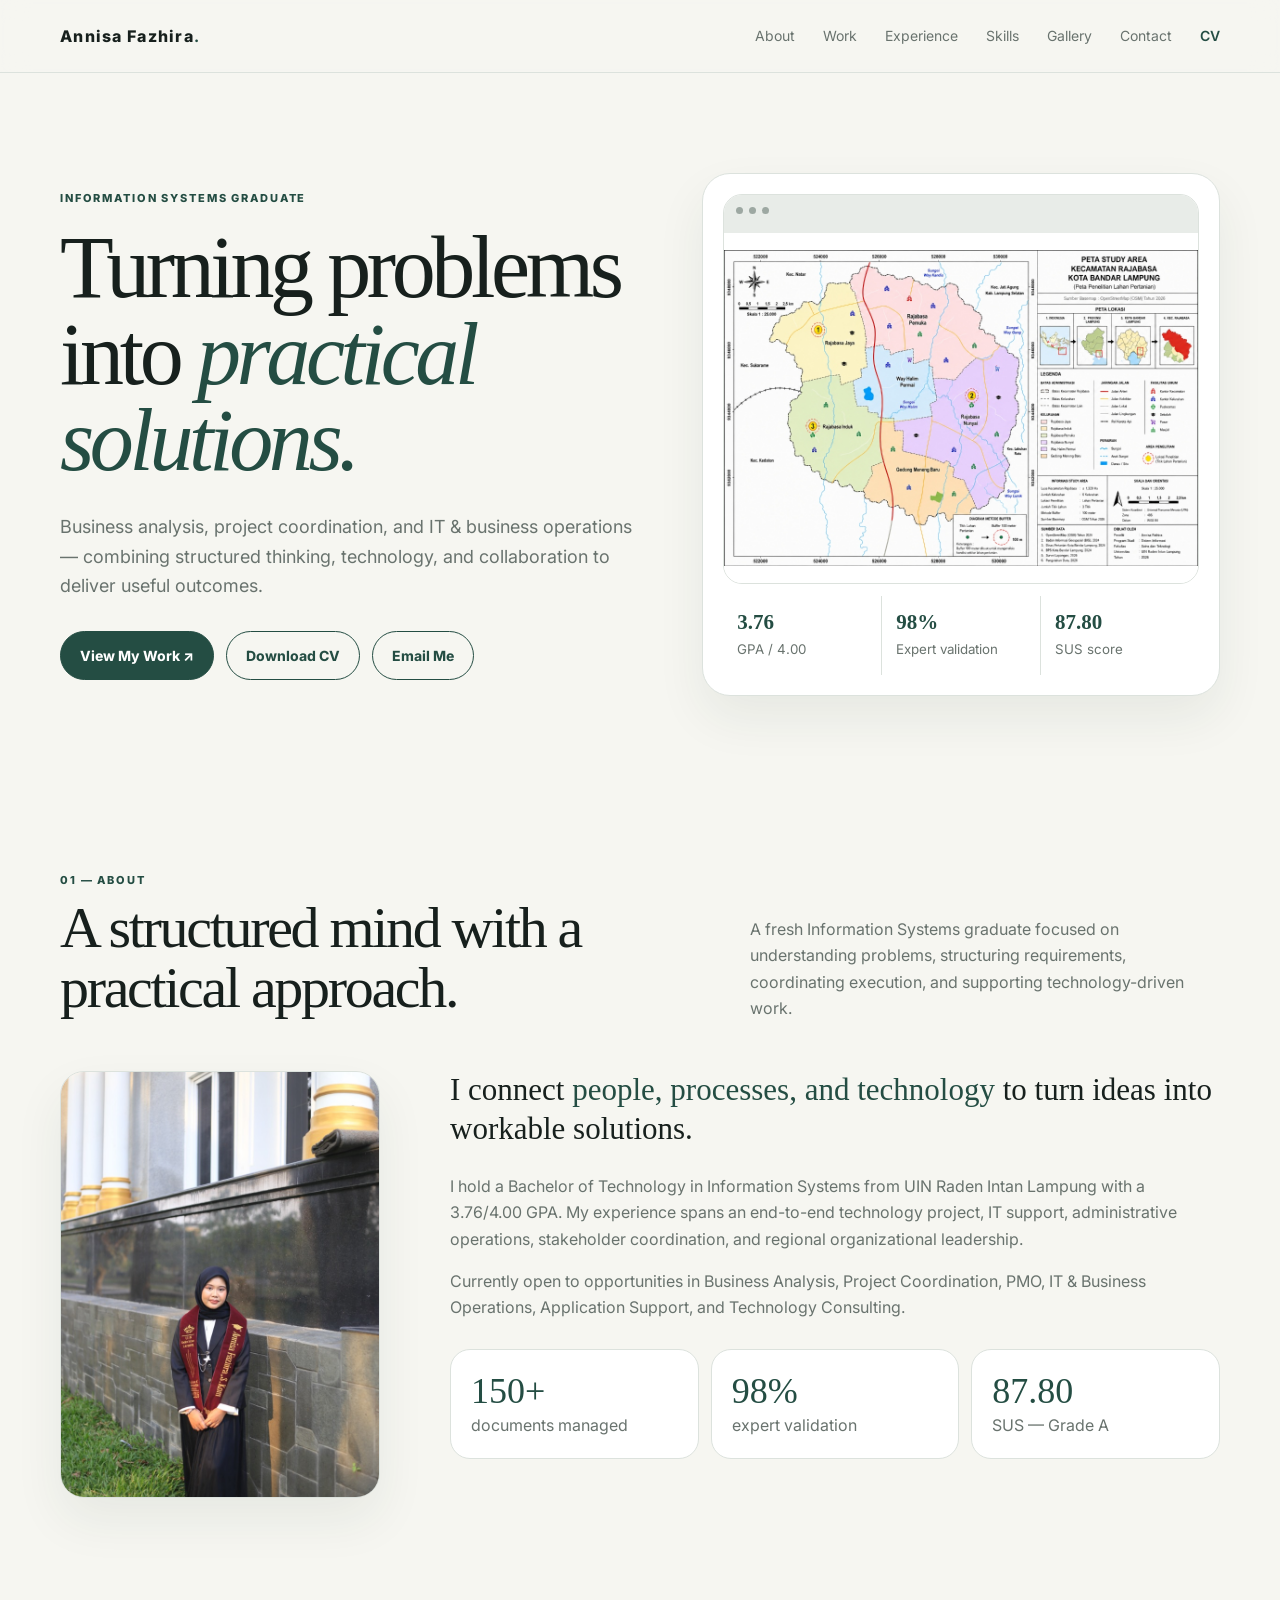
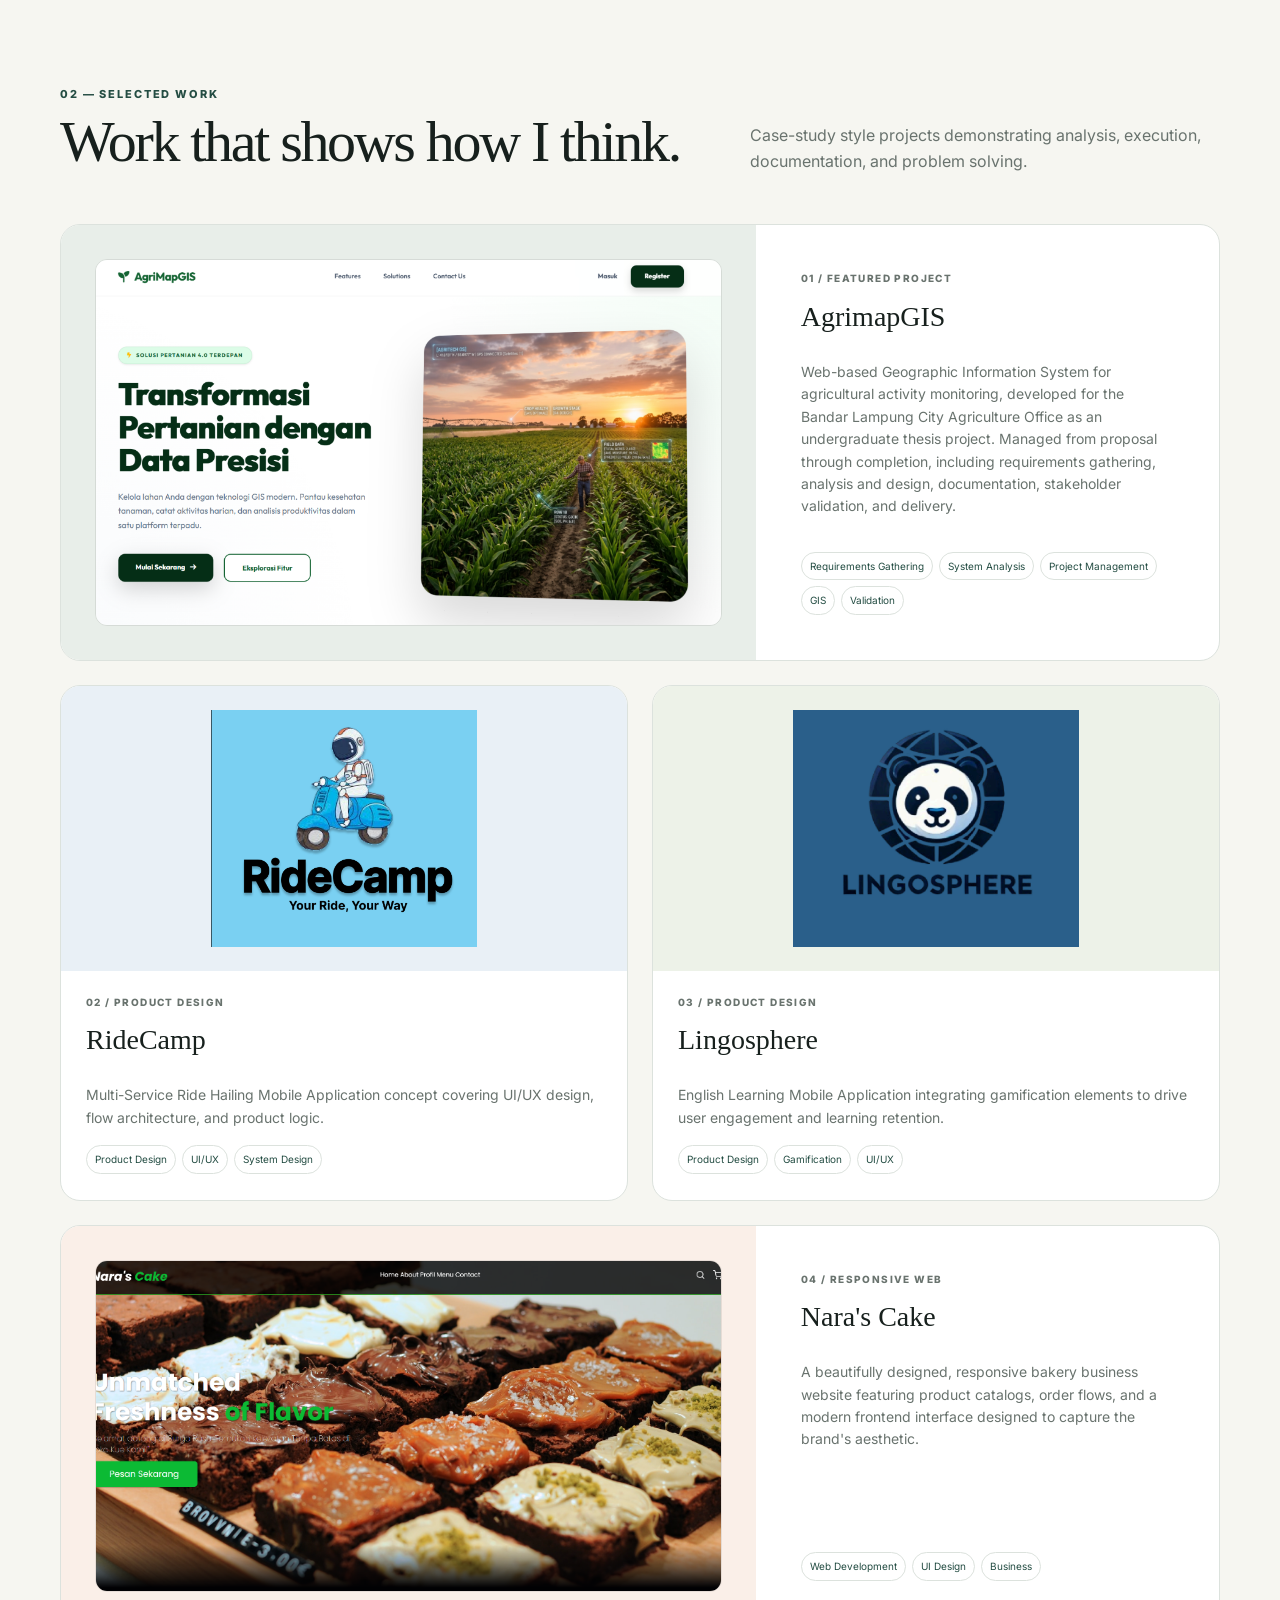
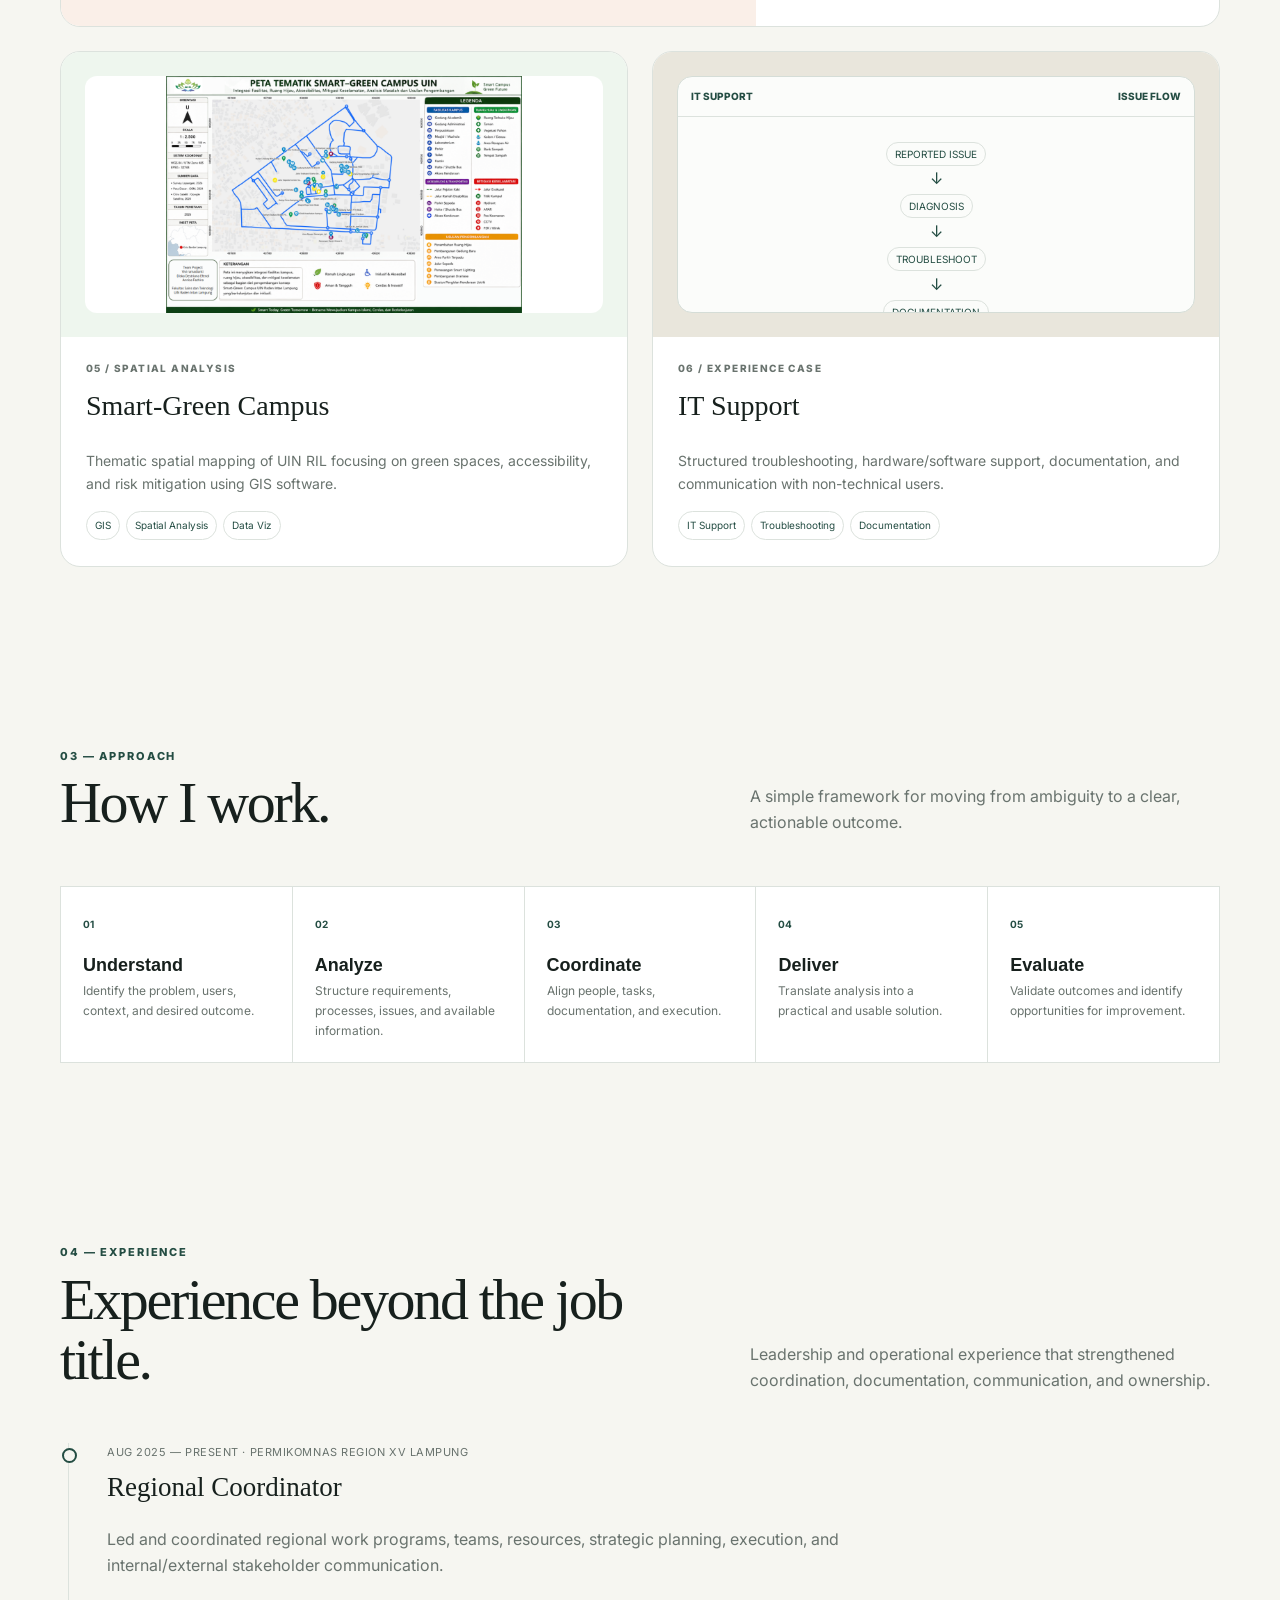
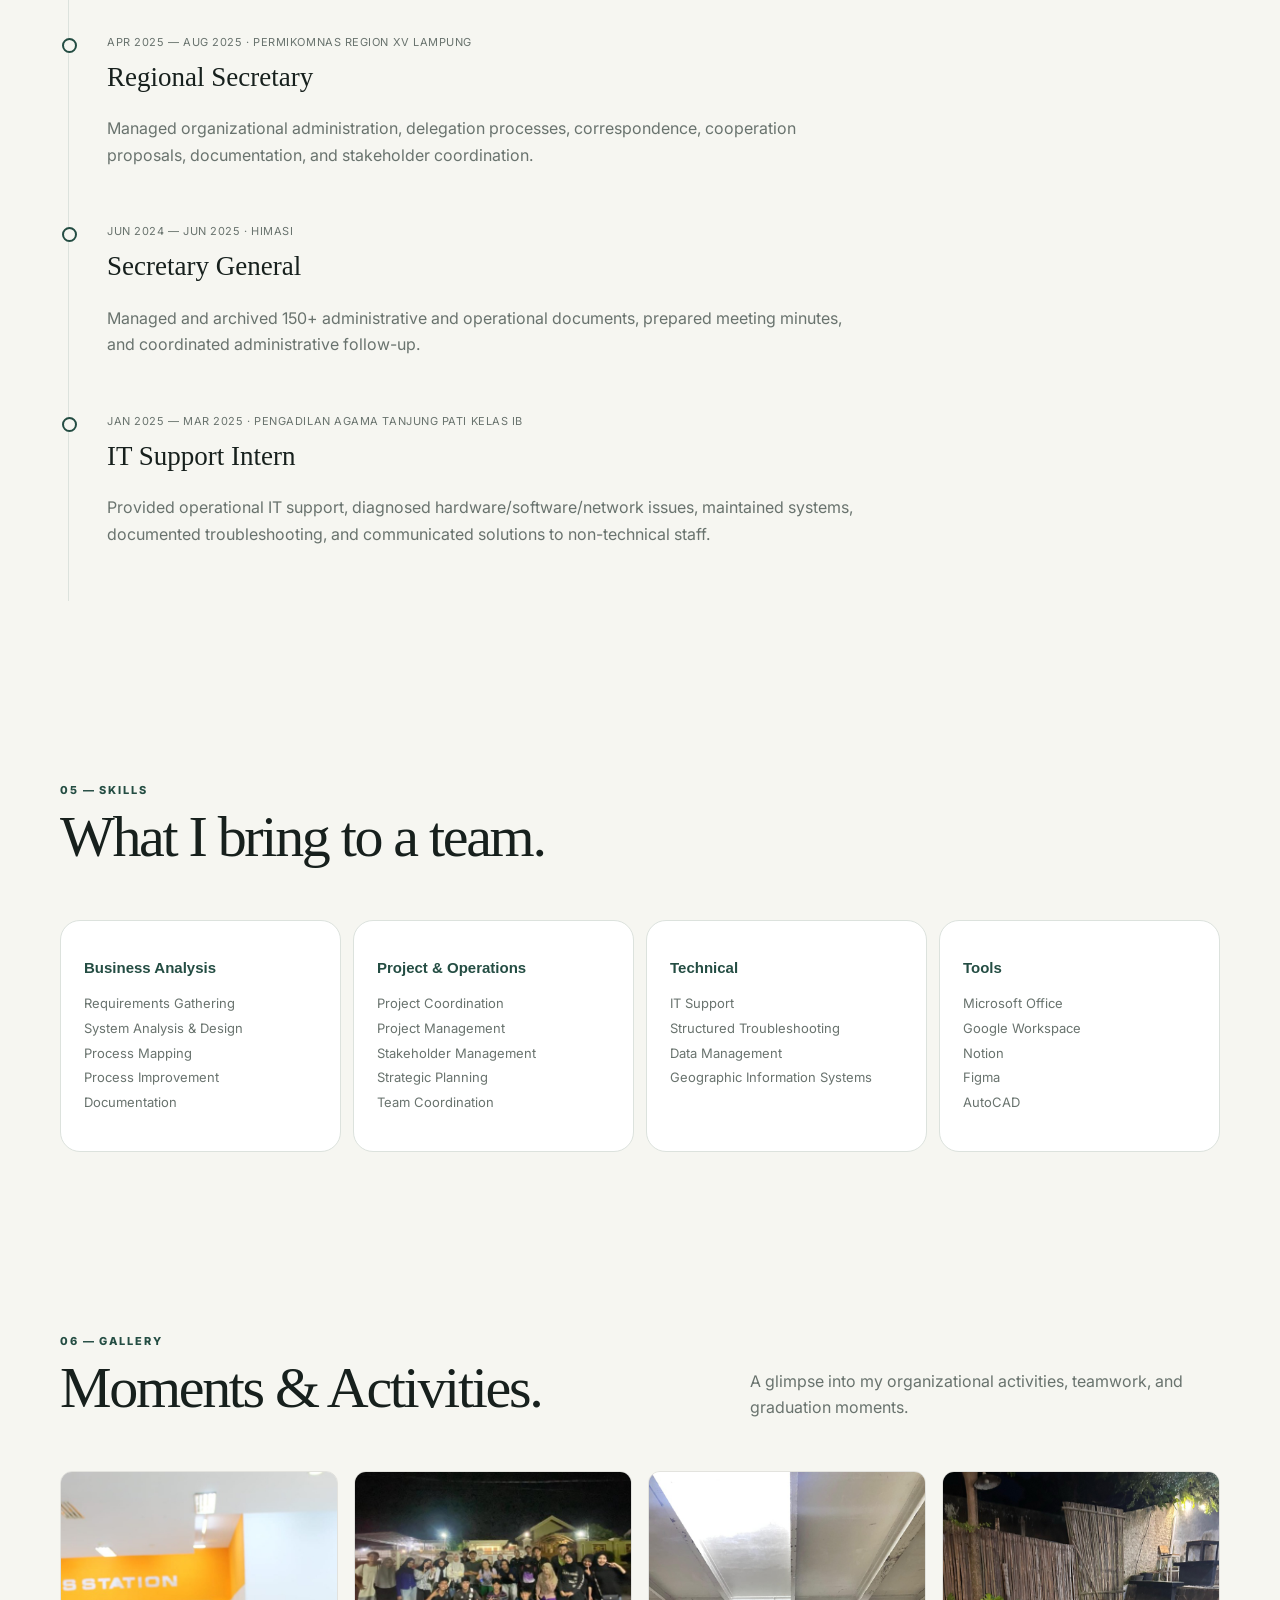
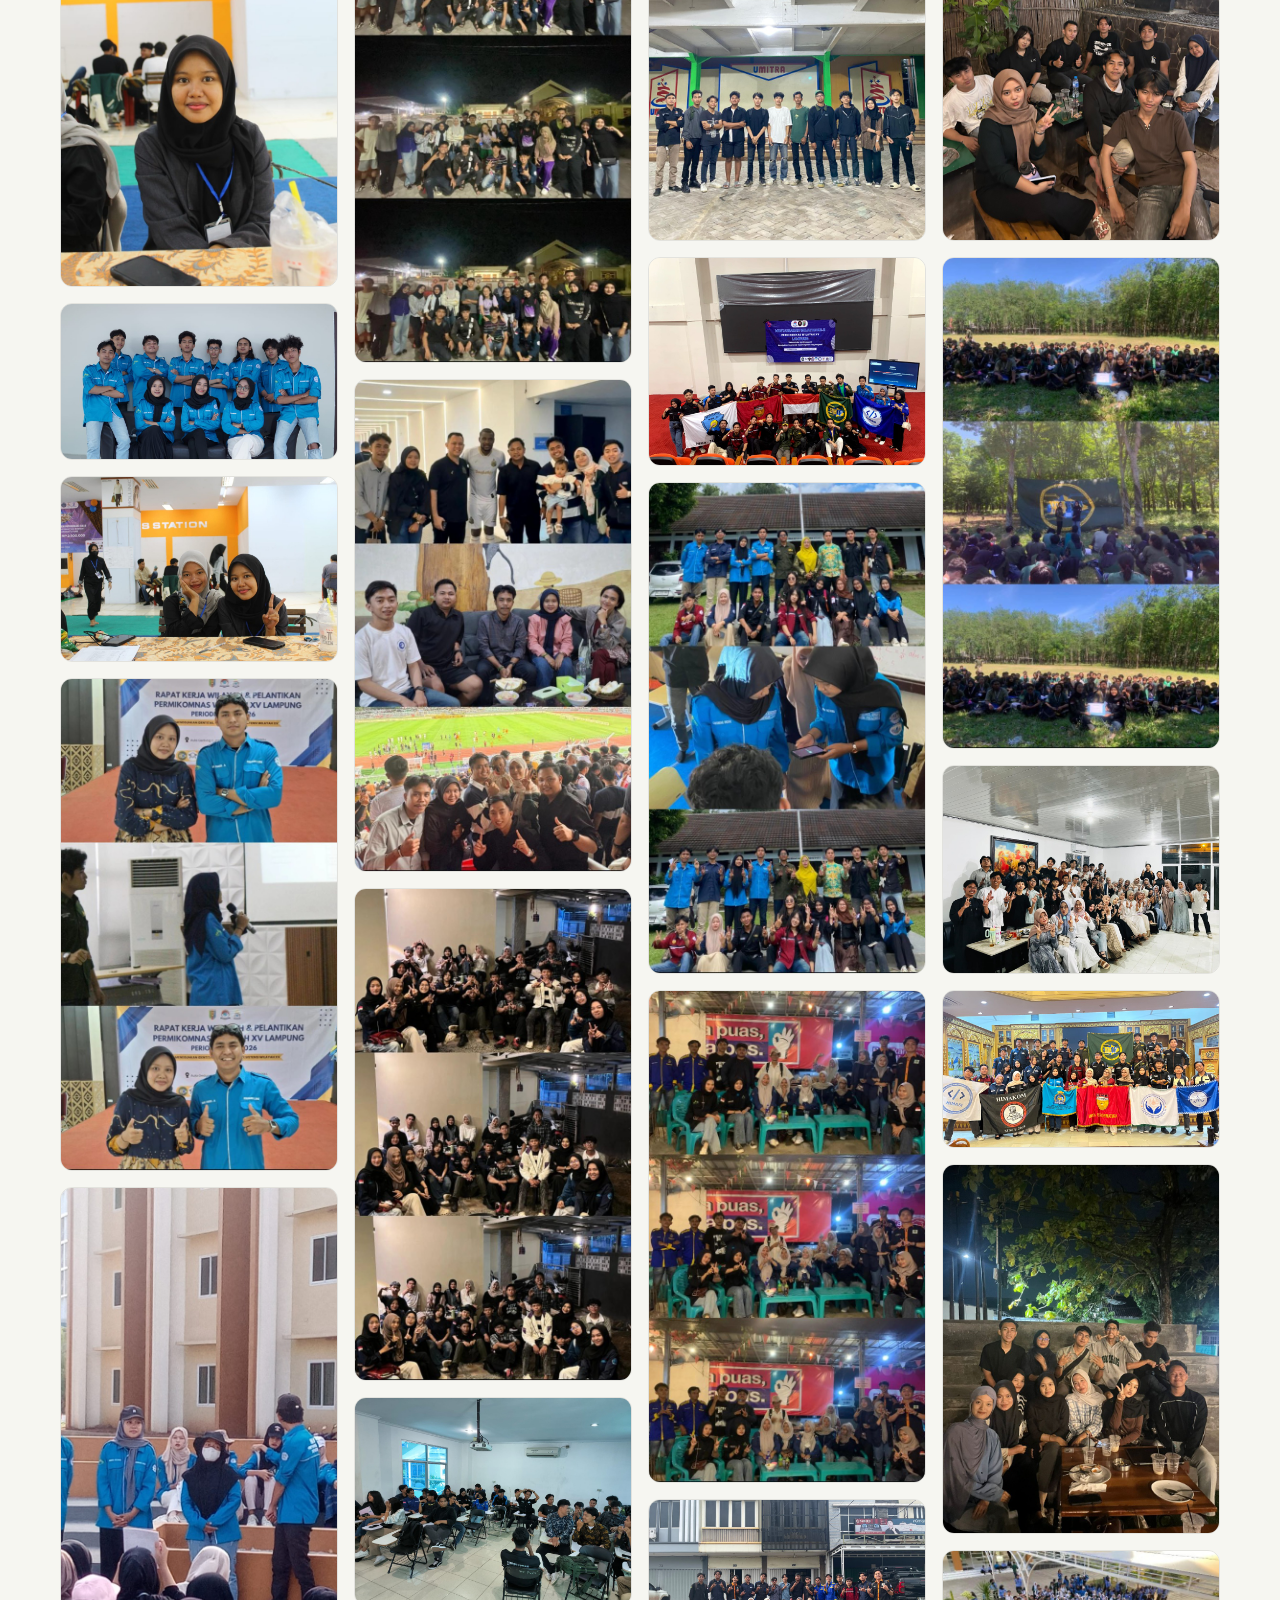
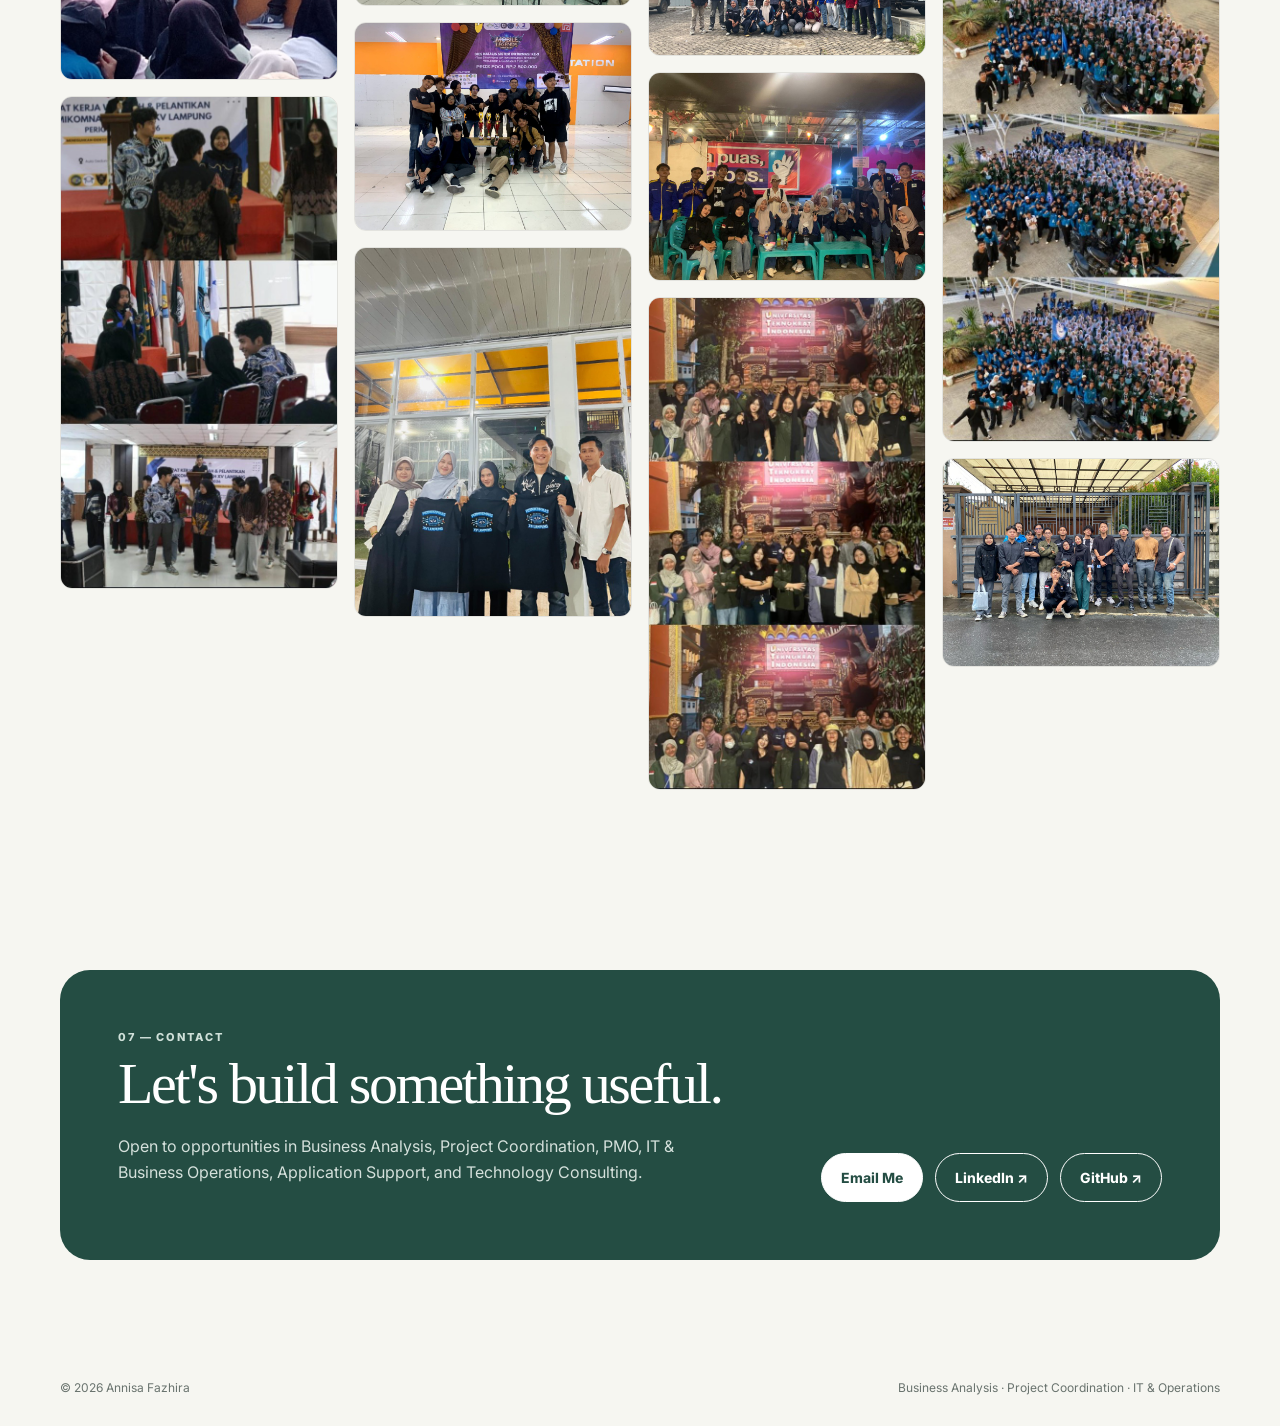
==== index.html @ 910f372c "Initial portfolio release" ====
<!doctype html>
<html lang="en">
<head>
<meta charset="utf-8">
<meta name="viewport" content="width=device-width,initial-scale=1">
<meta name="description" content="Annisa Fazhira — Business Analysis, Project Coordination, IT & Business Operations">
<title>Annisa Fazhira | Portfolio</title>
<link rel="stylesheet" href="style.css">
<link href="https://fonts.googleapis.com/css2?family=Inter:wght@400;500;600;700;800&display=swap" rel="stylesheet">
</head>
<body>
<nav><div class="wrap nav"><a class="logo" href="#home">Annisa Fazhira<b>.</b></a><div class="links"><a href="#about">About</a><a href="#work">Work</a><a href="#experience">Experience</a><a href="#skills">Skills</a><a href="#gallery">Gallery</a><a href="#contact">Contact</a><a href="Annisa_Fazhira_CV.pdf" target="_blank" style="color:var(--green);font-weight:600">CV</a></div></div></nav>

<header class="hero" id="home"><div class="wrap heroGrid">
<div><div class="eyebrow">Information Systems Graduate</div><h1>Turning problems into <em>practical solutions.</em></h1><p class="lead">Business analysis, project coordination, and IT & business operations — combining structured thinking, technology, and collaboration to deliver useful outcomes.</p><div class="buttons"><a class="btn primary" href="#work">View My Work ↗</a><a class="btn secondary" href="Annisa_Fazhira_CV.pdf" target="_blank">Download CV</a><a class="btn secondary" href="mailto:annisarara100@gmail.com">Email Me</a></div></div>
<div class="heroCard"><div class="window"><div class="bar"><i class="dot"></i><i class="dot"></i><i class="dot"></i></div><div><img src="images/peta-rajabasa.jpg" alt="Peta Study Area Rajabasa" style="width:100%; height:350px; object-fit:contain; background:#fff; display:block;"></div></div><div class="stats"><div class="stat"><strong>3.76</strong><small>GPA / 4.00</small></div><div class="stat"><strong>98%</strong><small>Expert validation</small></div><div class="stat"><strong>87.80</strong><small>SUS score</small></div></div></div>
</div></header>

<section id="about"><div class="wrap"><div class="head"><div><div class="kicker">01 — About</div><h2>A structured mind with a practical approach.</h2></div><p class="intro">A fresh Information Systems graduate focused on understanding problems, structuring requirements, coordinating execution, and supporting technology-driven work.</p></div>
<div class="about" style="grid-template-columns: 320px 1fr; align-items: start;">
    <div>
        <img src="images/profile-1.jpg" alt="Annisa Fazhira" style="width:100%; border-radius:24px; object-fit:cover; aspect-ratio:3/4; border:1px solid var(--line); box-shadow:0 22px 50px #20352b12;">
    </div>
    <div>
        <div class="aboutQuote" style="margin-bottom: 24px;">I connect <span style="color:var(--green)">people, processes, and technology</span> to turn ideas into workable solutions.</div>
        <p class="muted">I hold a Bachelor of Technology in Information Systems from UIN Raden Intan Lampung with a 3.76/4.00 GPA. My experience spans an end-to-end technology project, IT support, administrative operations, stakeholder coordination, and regional organizational leadership.</p>
        <p class="muted">Currently open to opportunities in Business Analysis, Project Coordination, PMO, IT & Business Operations, Application Support, and Technology Consulting.</p>
        <div class="metrics"><div class="metric"><b>150+</b><span class="muted">documents managed</span></div><div class="metric"><b>98%</b><span class="muted">expert validation</span></div><div class="metric"><b>87.80</b><span class="muted">SUS — Grade A</span></div></div>
    </div>
</div></div></section>

<section id="work"><div class="wrap"><div class="head"><div><div class="kicker">02 — Selected Work</div><h2>Work that shows how I think.</h2></div><p class="intro">Case-study style projects demonstrating analysis, execution, documentation, and problem solving.</p></div>
<div class="projects">

    <!-- Project 1 (Featured) -->
    <a href="https://agrimapgis.infinityfreeapp.com/" target="_blank" class="project featured">
        <div class="projectVisual" style="background:#e8eee9">
            <img src="images/agrimap-gis-real.png" alt="AgrimapGIS" class="project-img" style="object-position: top;">
        </div>
        <div class="projectInfo">
            <div class="num">01 / FEATURED PROJECT</div>
            <h3>AgrimapGIS</h3>
            <p>Web-based Geographic Information System for agricultural activity monitoring, developed for the Bandar Lampung City Agriculture Office as an undergraduate thesis project. Managed from proposal through completion, including requirements gathering, analysis and design, documentation, stakeholder validation, and delivery.</p>
            <div class="tags"><span class="tag">Requirements Gathering</span><span class="tag">System Analysis</span><span class="tag">Project Management</span><span class="tag">GIS</span><span class="tag">Validation</span></div>
        </div>
    </a>

    <!-- Project 2 -->
    <a href="https://drive.google.com/file/d/1aQwjPcT-kRmd4XB_tQDW4Mh9Vxc5gHzn/view?usp=sharing" target="_blank" class="project">
        <div class="projectVisual" style="background:#e9f0f6">
            <img src="images/ridecamp-real.png" alt="RideCamp" class="project-img" style="object-fit: contain; border: none; border-radius: 0;">
        </div>
        <div class="projectInfo">
            <div class="num">02 / PRODUCT DESIGN</div>
            <h3>RideCamp</h3>
            <p>Multi-Service Ride Hailing Mobile Application concept covering UI/UX design, flow architecture, and product logic.</p>
            <div class="tags"><span class="tag">Product Design</span><span class="tag">UI/UX</span><span class="tag">System Design</span></div>
        </div>
    </a>

    <!-- Project 3 -->
    <a href="https://drive.google.com/file/d/1Zp5wV3AxLWJIm4S9955tljxaqPdtN5Ng/view?usp=sharing" target="_blank" class="project">
        <div class="projectVisual" style="background:#edf2e8">
            <img src="images/lingosphere-real.png" alt="Lingosphere" class="project-img" style="object-fit: contain; border: none; border-radius: 0;">
        </div>
        <div class="projectInfo">
            <div class="num">03 / PRODUCT DESIGN</div>
            <h3>Lingosphere</h3>
            <p>English Learning Mobile Application integrating gamification elements to drive user engagement and learning retention.</p>
            <div class="tags"><span class="tag">Product Design</span><span class="tag">Gamification</span><span class="tag">UI/UX</span></div>
        </div>
    </a>

    <!-- Project 4 (Featured) -->
    <a href="http://localhost/sweet%20temptations%20bakery/" target="_blank" class="project featured">
        <div class="projectVisual" style="background:#faefe8">
            <img src="images/naras-cake-real.png" alt="Nara's Cake" class="project-img" style="object-position: top;">
        </div>
        <div class="projectInfo">
            <div class="num">04 / RESPONSIVE WEB</div>
            <h3>Nara's Cake</h3>
            <p>A beautifully designed, responsive bakery business website featuring product catalogs, order flows, and a modern frontend interface designed to capture the brand's aesthetic.</p>
            <div class="tags"><span class="tag">Web Development</span><span class="tag">UI Design</span><span class="tag">Business</span></div>
        </div>
    </a>

    <!-- Project 5 -->
    <a href="images/smart-green-campus.png" target="_blank" class="project">
        <div class="projectVisual" style="background:#eef6ee">
            <img src="images/smart-green-campus.png" alt="Smart-Green Campus" class="project-img" style="object-fit: contain; background: #fff; border: none;">
        </div>
        <div class="projectInfo">
            <div class="num">05 / SPATIAL ANALYSIS</div>
            <h3>Smart-Green Campus</h3>
            <p>Thematic spatial mapping of UIN RIL focusing on green spaces, accessibility, and risk mitigation using GIS software.</p>
            <div class="tags"><span class="tag">GIS</span><span class="tag">Spatial Analysis</span><span class="tag">Data Viz</span></div>
        </div>
    </a>

    <!-- Project 6 (From original code) -->
    <div class="project">
        <div class="projectVisual" style="background:#e9e6dc">
            <div class="mock">
                <div class="mockHead"><span>IT SUPPORT</span><span>ISSUE FLOW</span></div>
                <div style="padding:22px;text-align:center"><span class="tag">REPORTED ISSUE</span><div style="color:var(--green)">↓</div><span class="tag">DIAGNOSIS</span><div style="color:var(--green)">↓</div><span class="tag">TROUBLESHOOT</span><div style="color:var(--green)">↓</div><span class="tag">DOCUMENTATION</span></div>
            </div>
        </div>
        <div class="projectInfo">
            <div class="num">06 / EXPERIENCE CASE</div>
            <h3>IT Support</h3>
            <p>Structured troubleshooting, hardware/software support, documentation, and communication with non-technical users.</p>
            <div class="tags"><span class="tag">IT Support</span><span class="tag">Troubleshooting</span><span class="tag">Documentation</span></div>
        </div>
    </div>

</div></div></section>

<section><div class="wrap"><div class="head"><div><div class="kicker">03 — Approach</div><h2>How I work.</h2></div><p class="intro">A simple framework for moving from ambiguity to a clear, actionable outcome.</p></div><div class="process">
<div class="step"><b>01</b><h3>Understand</h3><p>Identify the problem, users, context, and desired outcome.</p></div><div class="step"><b>02</b><h3>Analyze</h3><p>Structure requirements, processes, issues, and available information.</p></div><div class="step"><b>03</b><h3>Coordinate</h3><p>Align people, tasks, documentation, and execution.</p></div><div class="step"><b>04</b><h3>Deliver</h3><p>Translate analysis into a practical and usable solution.</p></div><div class="step"><b>05</b><h3>Evaluate</h3><p>Validate outcomes and identify opportunities for improvement.</p></div>
</div></div></section>

<section id="experience"><div class="wrap"><div class="head"><div><div class="kicker">04 — Experience</div><h2>Experience beyond the job title.</h2></div><p class="intro">Leadership and operational experience that strengthened coordination, documentation, communication, and ownership.</p></div>
<div class="timeline">
<div class="item"><div class="date">AUG 2025 — PRESENT · PERMIKOMNAS REGION XV LAMPUNG</div><h3>Regional Coordinator</h3><p>Led and coordinated regional work programs, teams, resources, strategic planning, execution, and internal/external stakeholder communication.</p></div>
<div class="item"><div class="date">APR 2025 — AUG 2025 · PERMIKOMNAS REGION XV LAMPUNG</div><h3>Regional Secretary</h3><p>Managed organizational administration, delegation processes, correspondence, cooperation proposals, documentation, and stakeholder coordination.</p></div>
<div class="item"><div class="date">JUN 2024 — JUN 2025 · HIMASI</div><h3>Secretary General</h3><p>Managed and archived 150+ administrative and operational documents, prepared meeting minutes, and coordinated administrative follow-up.</p></div>
<div class="item"><div class="date">JAN 2025 — MAR 2025 · PENGADILAN AGAMA TANJUNG PATI KELAS IB</div><h3>IT Support Intern</h3><p>Provided operational IT support, diagnosed hardware/software/network issues, maintained systems, documented troubleshooting, and communicated solutions to non-technical staff.</p></div>
</div></div></section>

<section id="skills"><div class="wrap"><div class="head"><div><div class="kicker">05 — Skills</div><h2>What I bring to a team.</h2></div></div><div class="skills">
<div class="skill"><h3>Business Analysis</h3><p>Requirements Gathering<br>System Analysis & Design<br>Process Mapping<br>Process Improvement<br>Documentation</p></div>
<div class="skill"><h3>Project & Operations</h3><p>Project Coordination<br>Project Management<br>Stakeholder Management<br>Strategic Planning<br>Team Coordination</p></div>
<div class="skill"><h3>Technical</h3><p>IT Support<br>Structured Troubleshooting<br>Data Management<br>Geographic Information Systems</p></div>
<div class="skill"><h3>Tools</h3><p>Microsoft Office<br>Google Workspace<br>Notion<br>Figma<br>AutoCAD</p></div>
</div></div></section>

<section id="gallery"><div class="wrap"><div class="head"><div><div class="kicker">06 — Gallery</div><h2>Moments & Activities.</h2></div><p class="intro">A glimpse into my organizational activities, teamwork, and graduation moments.</p></div>
<div class="gallery-grid">
    <img src="images/gallery-1.jpg" alt="Gallery 1">
    <img src="images/gallery-2.jpg" alt="Gallery 2">
    <img src="images/gallery-3.jpg" alt="Gallery 3">
    <img src="images/gallery-4.jpg" alt="Gallery 4">
    <img src="images/gallery-5.jpg" alt="Gallery 5">
    <img src="images/gallery-6.jpg" alt="Gallery 6">
    <img src="images/gallery-7.jpg" alt="Gallery 7">
    <img src="images/gallery-8.jpg" alt="Gallery 8">
    <img src="images/gallery-9.jpg" alt="Gallery 9">
    <img src="images/gallery-10.jpg" alt="Gallery 10">
    <img src="images/gallery-11.jpg" alt="Gallery 11">
    <img src="images/gallery-12.jpg" alt="Gallery 12">
    <img src="images/gallery-13.jpg" alt="Gallery 13">
    <img src="images/gallery-14.jpg" alt="Gallery 14">
    <img src="images/gallery-15.jpg" alt="Gallery 15">
    <img src="images/gallery-16.jpg" alt="Gallery 16">
    <img src="images/gallery-17.jpg" alt="Gallery 17">
    <img src="images/gallery-18.jpg" alt="Gallery 18">
    <img src="images/gallery-19.jpg" alt="Gallery 19">
    <img src="images/gallery-20.jpg" alt="Gallery 20">
    <img src="images/gallery-21.jpg" alt="Gallery 21">
    <img src="images/gallery-22.jpg" alt="Gallery 22">
    <img src="images/gallery-23.jpg" alt="Gallery 23">
    <img src="images/gallery-24.jpg" alt="Gallery 24">
    <img src="images/gallery-25.jpg" alt="Gallery 25">
    <img src="images/gallery-26.jpg" alt="Gallery 26">
</div>
</div></section>

<section id="contact"><div class="wrap"><div class="contact"><div><div class="kicker">07 — Contact</div><h2>Let's build something useful.</h2><p>Open to opportunities in Business Analysis, Project Coordination, PMO, IT & Business Operations, Application Support, and Technology Consulting.</p></div><div class="buttons"><a class="btn primary" href="mailto:annisarara100@gmail.com">Email Me</a><a class="btn secondary" href="https://www.linkedin.com/in/annisa-fazhira-390906249/" target="_blank">LinkedIn ↗</a><a class="btn secondary" href="https://github.com/raansfz29" target="_blank" style="border-color:#fff; color:#fff;">GitHub ↗</a></div></div></div></section>
<footer class="wrap"><span>© 2026 Annisa Fazhira</span><span class="foot2">Business Analysis · Project Coordination · IT & Operations</span></footer>
</body></html>
---- style.css ----
:root{--bg:#f6f6f1;--card:#fff;--ink:#17201d;--muted:#69736e;--green:#244d43;--soft:#e1ebe6;--line:#dce2dd}
*{box-sizing:border-box}html{scroll-behavior:smooth}body{margin:0;background:var(--bg);color:var(--ink);font:16px/1.65 Inter,Arial,sans-serif}a{text-decoration:none;color:inherit}.wrap{max-width:1160px;width:calc(100% - 40px);margin:auto}
nav{position:sticky;top:0;z-index:5;background:#f6f6f1e8;backdrop-filter:blur(14px);border-bottom:1px solid var(--line)}
.nav{height:72px;display:flex;align-items:center;justify-content:space-between}.logo{font-weight:800;letter-spacing:.08em}.logo b{color:var(--green)}.links{display:flex;gap:28px;font-size:14px;color:var(--muted)}.links a:hover{color:var(--green)}
.hero{padding:100px 0 85px}.heroGrid{display:grid;grid-template-columns:1.05fr .95fr;gap:70px;align-items:center}.eyebrow,.kicker{font-size:11px;font-weight:800;letter-spacing:.17em;text-transform:uppercase;color:var(--green)}
h1,h2,h3{font-family:Georgia,serif;font-weight:500}h1{font-size:clamp(52px,7vw,88px);line-height:.98;letter-spacing:-.05em;margin:18px 0 28px}h1 em{color:var(--green)}h2{font-size:clamp(38px,5vw,58px);line-height:1.05;letter-spacing:-.04em;margin:8px 0 18px}.lead{font-size:18px;color:var(--muted);max-width:610px}.buttons{display:flex;gap:12px;flex-wrap:wrap;margin-top:30px}.btn{padding:12px 19px;border:1px solid var(--green);border-radius:999px;font-weight:750;font-size:14px}.primary{background:var(--green);color:#fff}.secondary{color:var(--green)}
.heroCard{background:var(--card);border:1px solid var(--line);border-radius:28px;padding:20px;box-shadow:0 22px 50px #20352b12}.window{border:1px solid var(--line);border-radius:19px;overflow:hidden}.bar{height:38px;background:#e8ece8;padding:12px;display:flex;gap:6px}.dot{width:7px;height:7px;border-radius:50%;background:#9da8a2}.map{height:350px;position:relative;background:repeating-linear-gradient(0deg,#244d430b 0 1px,transparent 1px 42px),repeating-linear-gradient(90deg,#244d430b 0 1px,transparent 1px 48px),#edf2ee}.map:before{content:"AGRIMAPGIS";position:absolute;top:16px;left:18px;font-size:11px;font-weight:800;letter-spacing:.15em;color:var(--green)}.pin{position:absolute;width:14px;height:14px;border-radius:50% 50% 50% 0;background:var(--green);transform:rotate(-45deg)}.p1{left:28%;top:34%}.p2{left:58%;top:55%}.p3{left:75%;top:30%}.stats{display:grid;grid-template-columns:repeat(3,1fr);gap:1px;background:var(--line);margin-top:12px}.stat{background:#fff;padding:14px}.stat strong{display:block;font:700 21px Georgia,serif;color:var(--green)}.stat small{color:var(--muted)}
section{padding:90px 0}.head{display:flex;justify-content:space-between;gap:40px;align-items:end;margin-bottom:34px}.intro{max-width:470px;color:var(--muted)}
.about{display:grid;grid-template-columns:.8fr 1.2fr;gap:70px}.aboutQuote{font:31px/1.25 Georgia,serif}.muted{color:var(--muted)}.metrics{display:grid;grid-template-columns:repeat(3,1fr);gap:12px;margin-top:28px}.metric,.skill,.project{background:var(--card);border:1px solid var(--line);border-radius:20px}.metric{padding:20px}.metric b{font:36px Georgia,serif;color:var(--green);display:block}
.projects{display:grid;grid-template-columns:1fr 1fr;gap:24px}.project{overflow:hidden; display:flex; flex-direction:column;}.featured{grid-column:span 2; flex-direction:row; align-items:stretch}.projectVisual{height:285px;padding:24px;background:#e8eee9;display:flex;align-items:center;justify-content:center;}.featured .projectVisual{width:60%; height:auto; min-height:400px; padding:34px;}.mock{height:100%; width:100%; border:1px solid #d5ddd7;border-radius:15px;background:#fbfcfa;overflow:hidden}.mockHead{height:40px;border-bottom:1px solid var(--line);display:flex;justify-content:space-between;align-items:center;padding:0 13px;font-size:10px;font-weight:800;color:var(--green)}.mockBody{height:calc(100% - 40px);display:grid;grid-template-columns:1fr 120px}.mockMap{position:relative;background:repeating-linear-gradient(0deg,#244d4309 0 1px,transparent 1px 35px),repeating-linear-gradient(90deg,#244d4309 0 1px,transparent 1px 38px),#edf2ee}.panel{padding:13px;border-left:1px solid var(--line)}.line{height:8px;border-radius:4px;background:#dfe7e2;margin:11px 0}.line.s{width:60%}.projectInfo{padding:23px 25px 26px; flex-grow:1; display:flex; flex-direction:column;}.featured .projectInfo{width:40%; padding:45px; justify-content:center;}.num{font-size:10px;font-weight:800;letter-spacing:.14em;color:var(--muted)}.project h3{font-size:28px;margin:7px 0;transition:color 0.2s;}.project:hover h3{color:var(--green)}.project p{font-size:14px;line-height:1.6;color:var(--muted); margin-bottom:16px; flex-grow:1;}.tags{display:flex;flex-wrap:wrap;gap:6px}.tag{font-size:10px;border:1px solid var(--line);border-radius:99px;padding:5px 8px;color:var(--green)}
.process{display:grid;grid-template-columns:repeat(5,1fr);border:1px solid var(--line);background:var(--line);gap:1px}.step{background:#fff;padding:22px;min-height:145px}.step b{font-size:10px;color:var(--green)}.step h3{font:600 18px Arial,sans-serif;margin:20px 0 5px}.step p{font-size:12px;color:var(--muted);margin:0}
.timeline{border-left:1px solid var(--line);margin-left:8px}.item{padding:0 0 38px 38px;position:relative}.item:before{content:"";position:absolute;left:-7px;top:5px;width:11px;height:11px;border:2px solid var(--green);background:var(--bg);border-radius:50%}.date{font-size:11px;letter-spacing:.05em;color:var(--muted)}.item h3{font-size:27px;margin:4px 0}.item p{color:var(--muted);max-width:760px}
.skills{display:grid;grid-template-columns:repeat(4,1fr);gap:12px}.skill{padding:23px}.skill h3{font:700 15px Arial,sans-serif;color:var(--green)}.skill p{font-size:13px;line-height:1.9;color:var(--muted)}
.gallery-grid { column-count: 4; column-gap: 16px; margin-top: 20px; }
.gallery-grid img { width: 100%; margin-bottom: 16px; border-radius: 12px; display: block; break-inside: avoid; border: 1px solid rgba(0,0,0,0.08); }
.contact{background:var(--green);color:#fff;border-radius:30px;padding:58px;display:flex;justify-content:space-between;gap:40px;align-items:end}.contact .kicker{color:#cfe0d9}.contact h2{max-width:650px}.contact p{color:#d4e0db;max-width:600px}.contact .secondary{border-color:#fff;color:#fff}.contact .primary{background:#fff;color:var(--green);border-color:#fff}
footer{padding:28px 0;color:var(--muted);font-size:12px;display:flex;justify-content:space-between}

/* Real Image adjustments */
.project-img {
    width: 100%;
    height: 100%;
    object-fit: cover;
    border-radius: 12px;
    border: 1px solid rgba(0,0,0,0.08);
    transition: transform 0.3s;
}
.project:hover .project-img {
    transform: translateY(-4px);
    box-shadow: 0 10px 20px rgba(36, 77, 67, 0.1);
}

@media(max-width:800px){.links{display:none}.heroGrid,.about,.projects{grid-template-columns:1fr}.featured{grid-column:1;flex-direction:column;}.featured .projectVisual,.featured .projectInfo{width:100%}.featured .projectVisual{height:300px;min-height:auto}.featured .projectInfo{padding:23px 25px 26px}.process{grid-template-columns:1fr 1fr}.skills{grid-template-columns:1fr 1fr}.gallery-grid{column-count:3}.contact{display:block;padding:38px}.contact .buttons{margin-top:25px}}
@media(max-width:540px){.wrap{width:calc(100% - 28px)}section{padding:65px 0}.hero{padding:70px 0}.metrics,.skills,.process{grid-template-columns:1fr}.head{display:block}.intro{margin-top:15px}.projectVisual{height:240px;padding:15px}.featured .projectVisual{height:270px}.gallery-grid{column-count:2}footer{display:block}.foot2{margin-top:7px}}
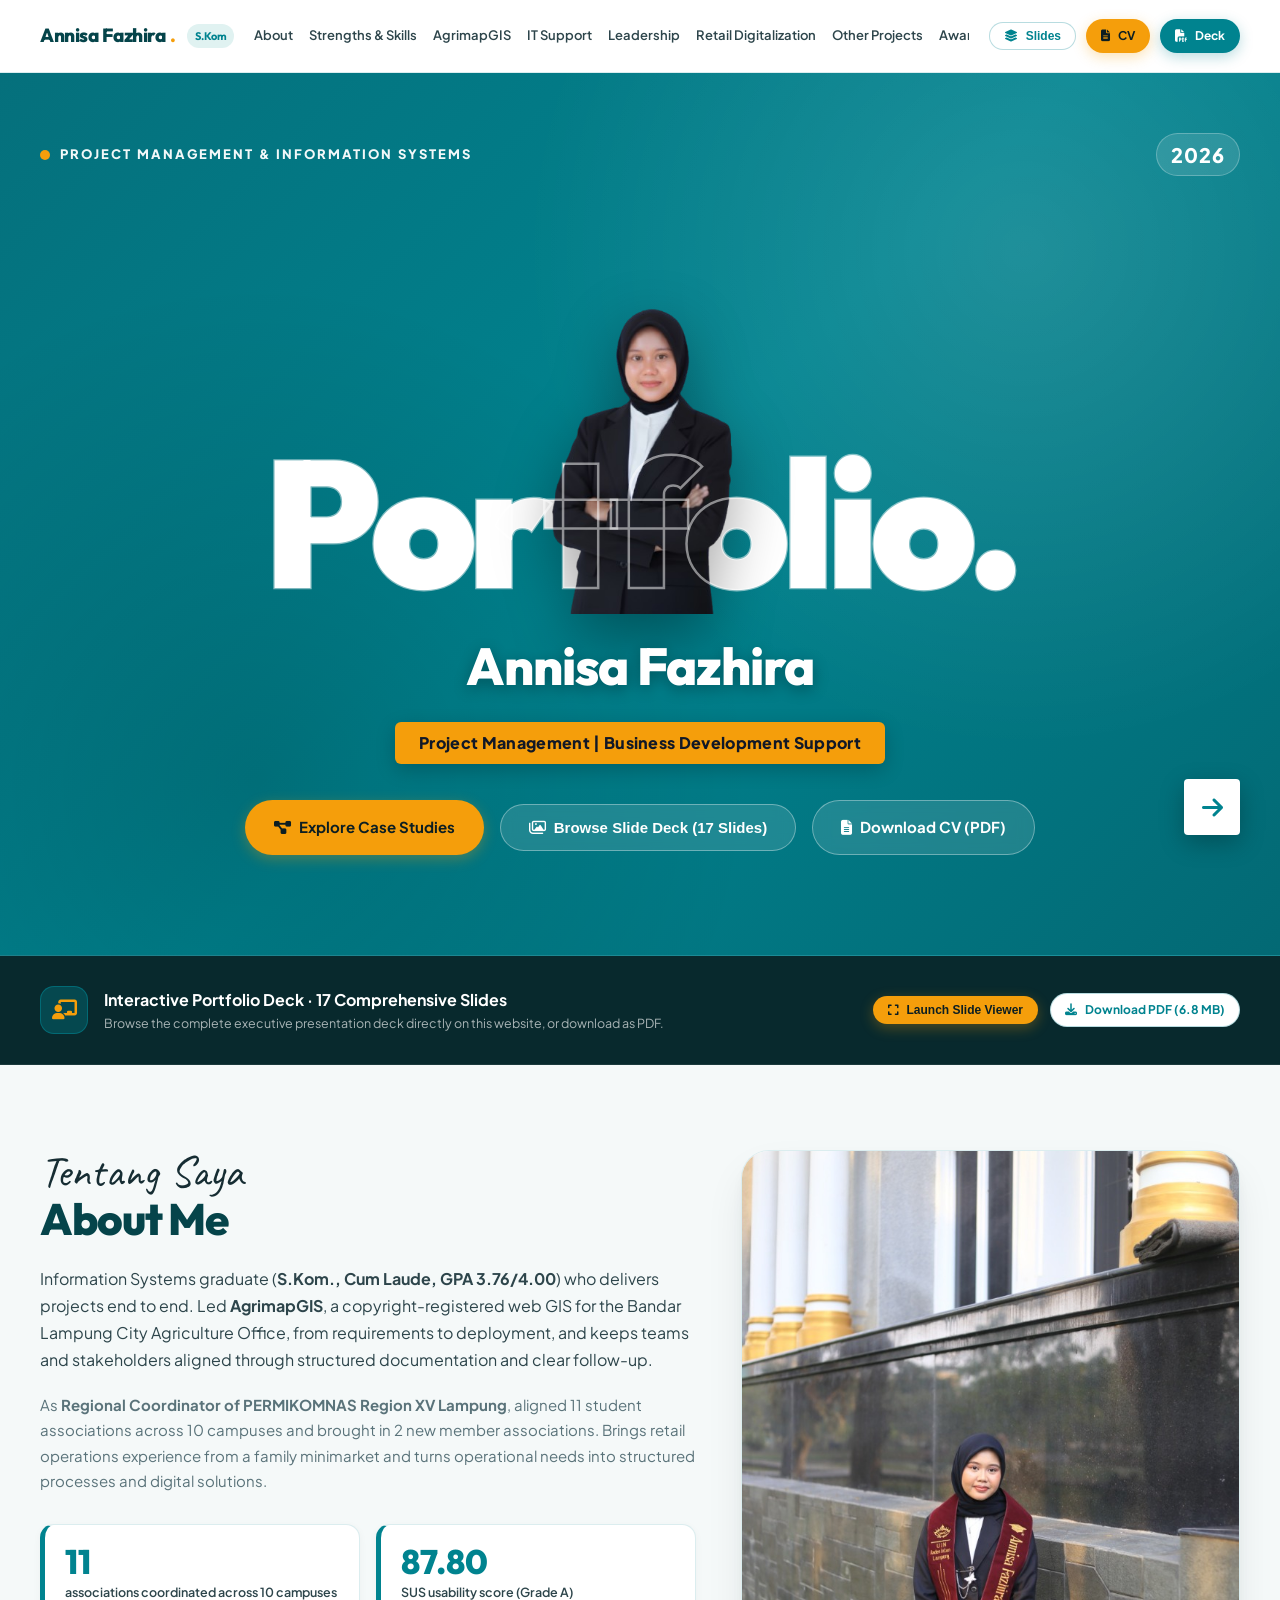
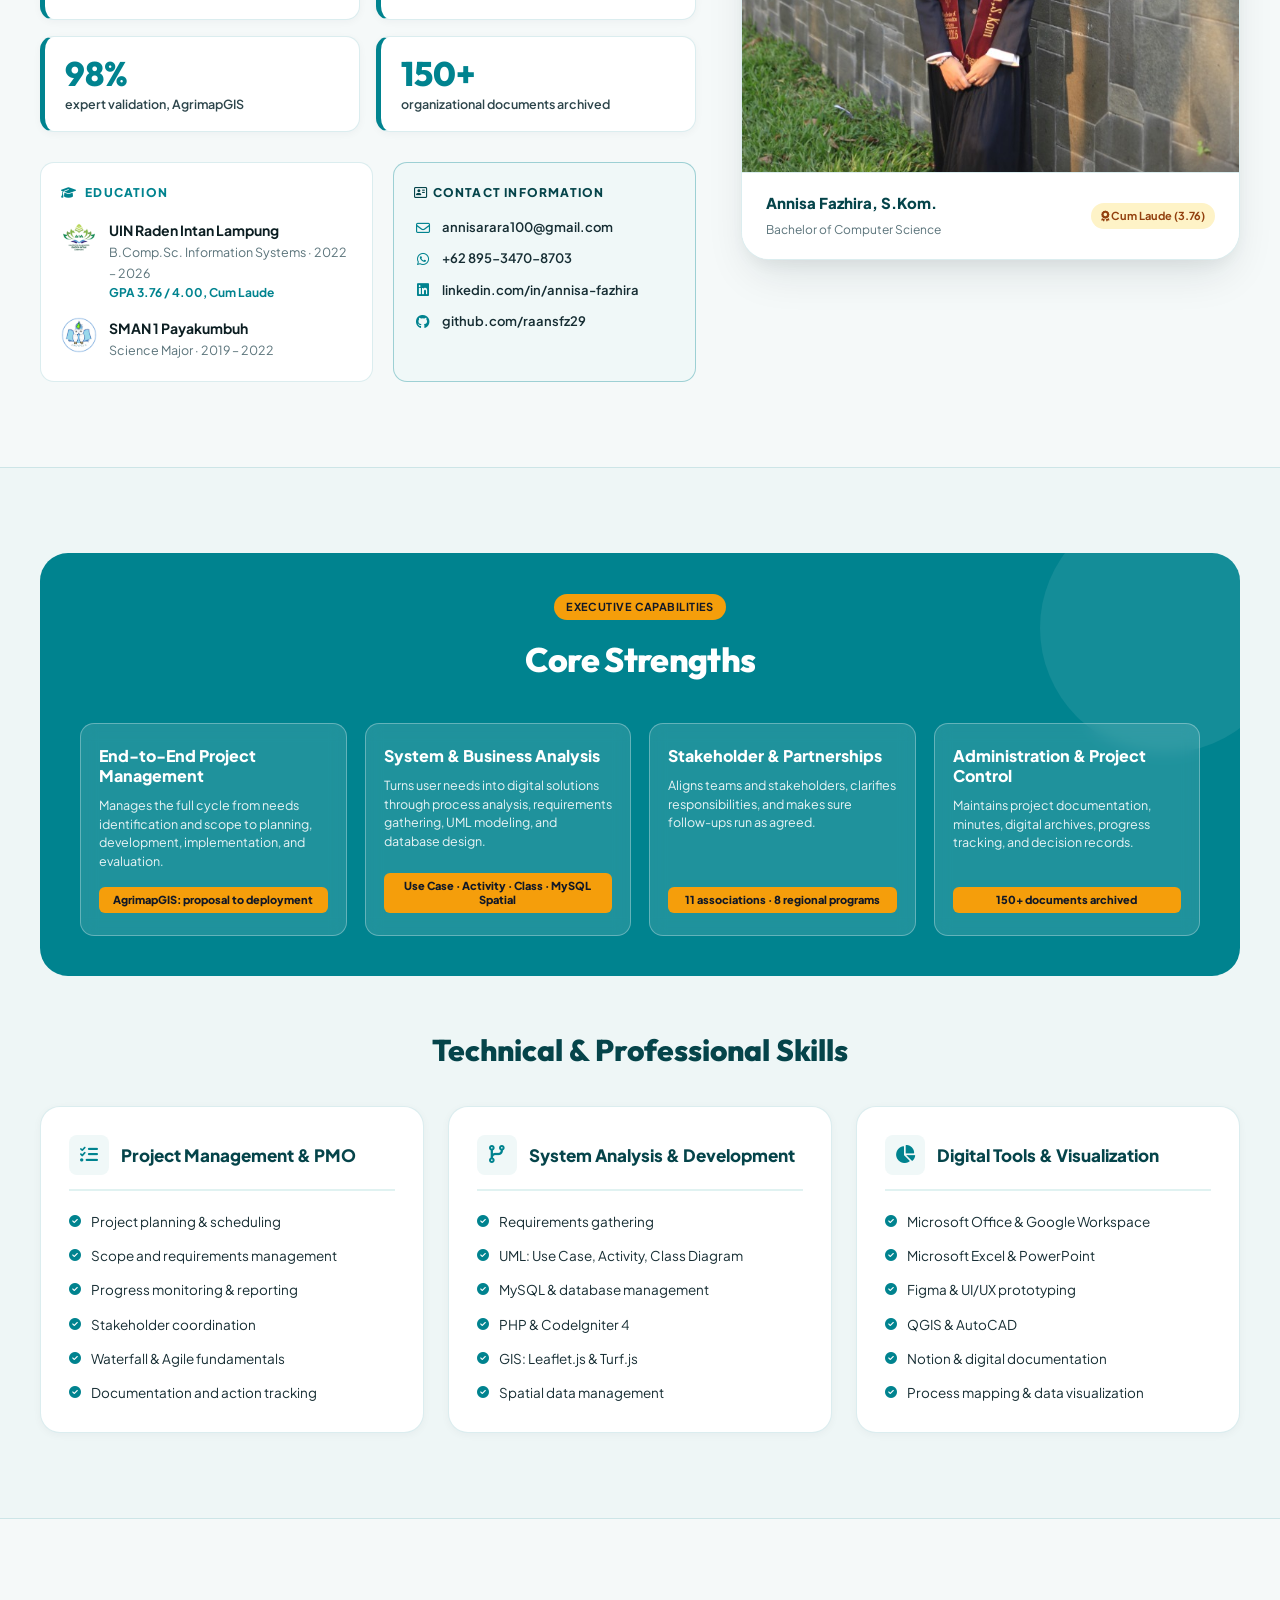
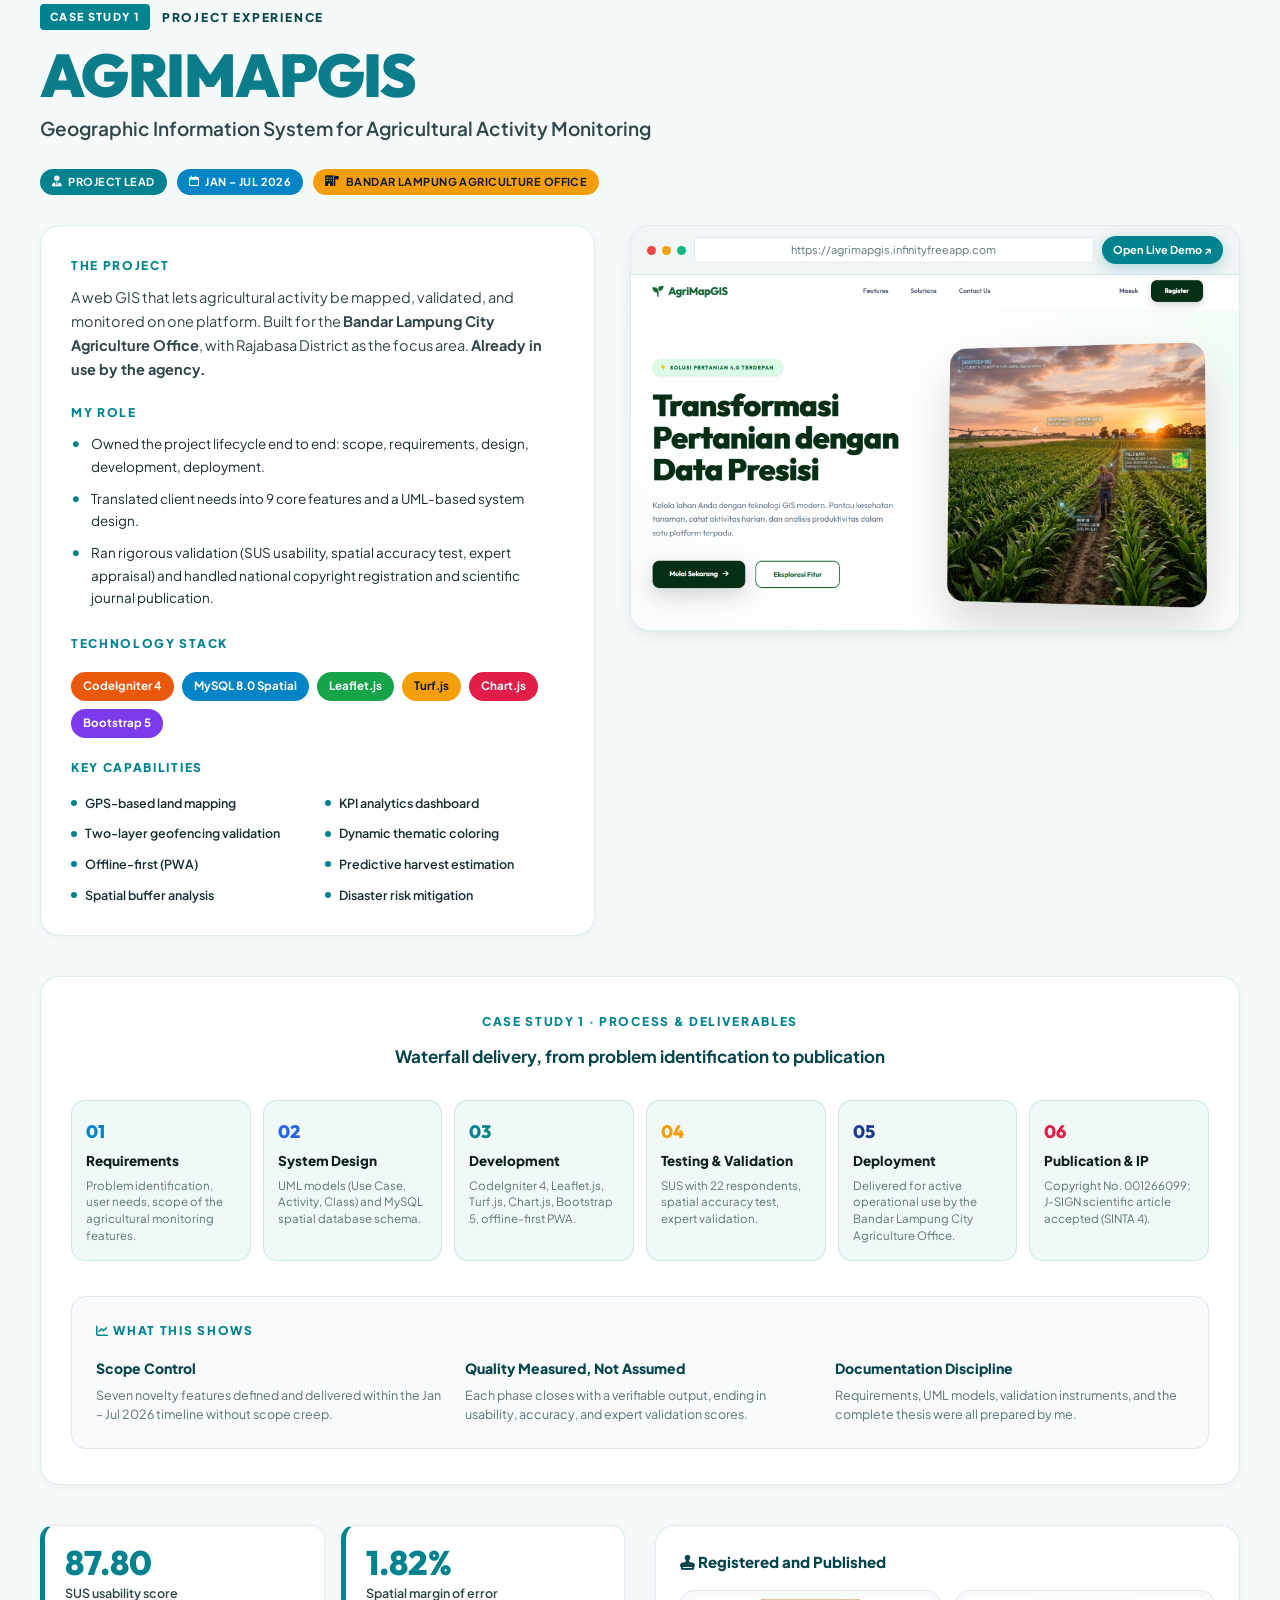
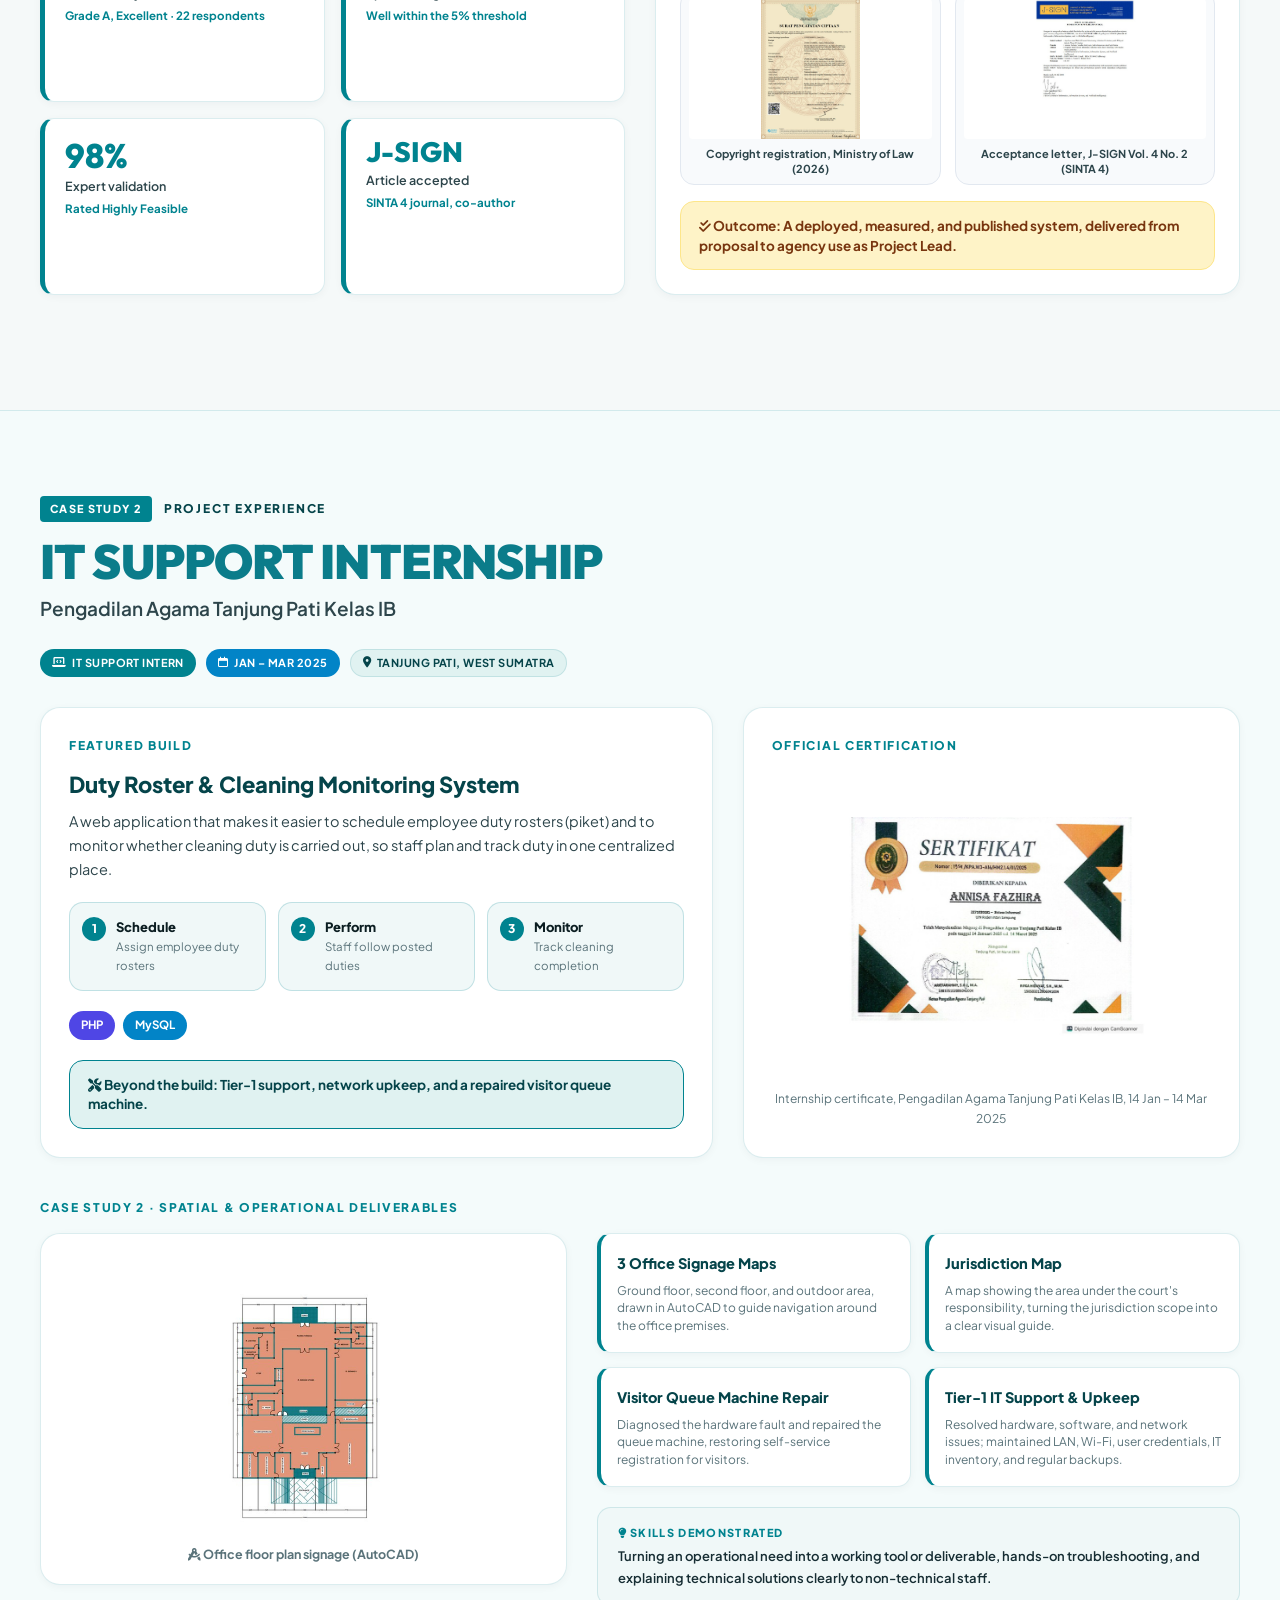
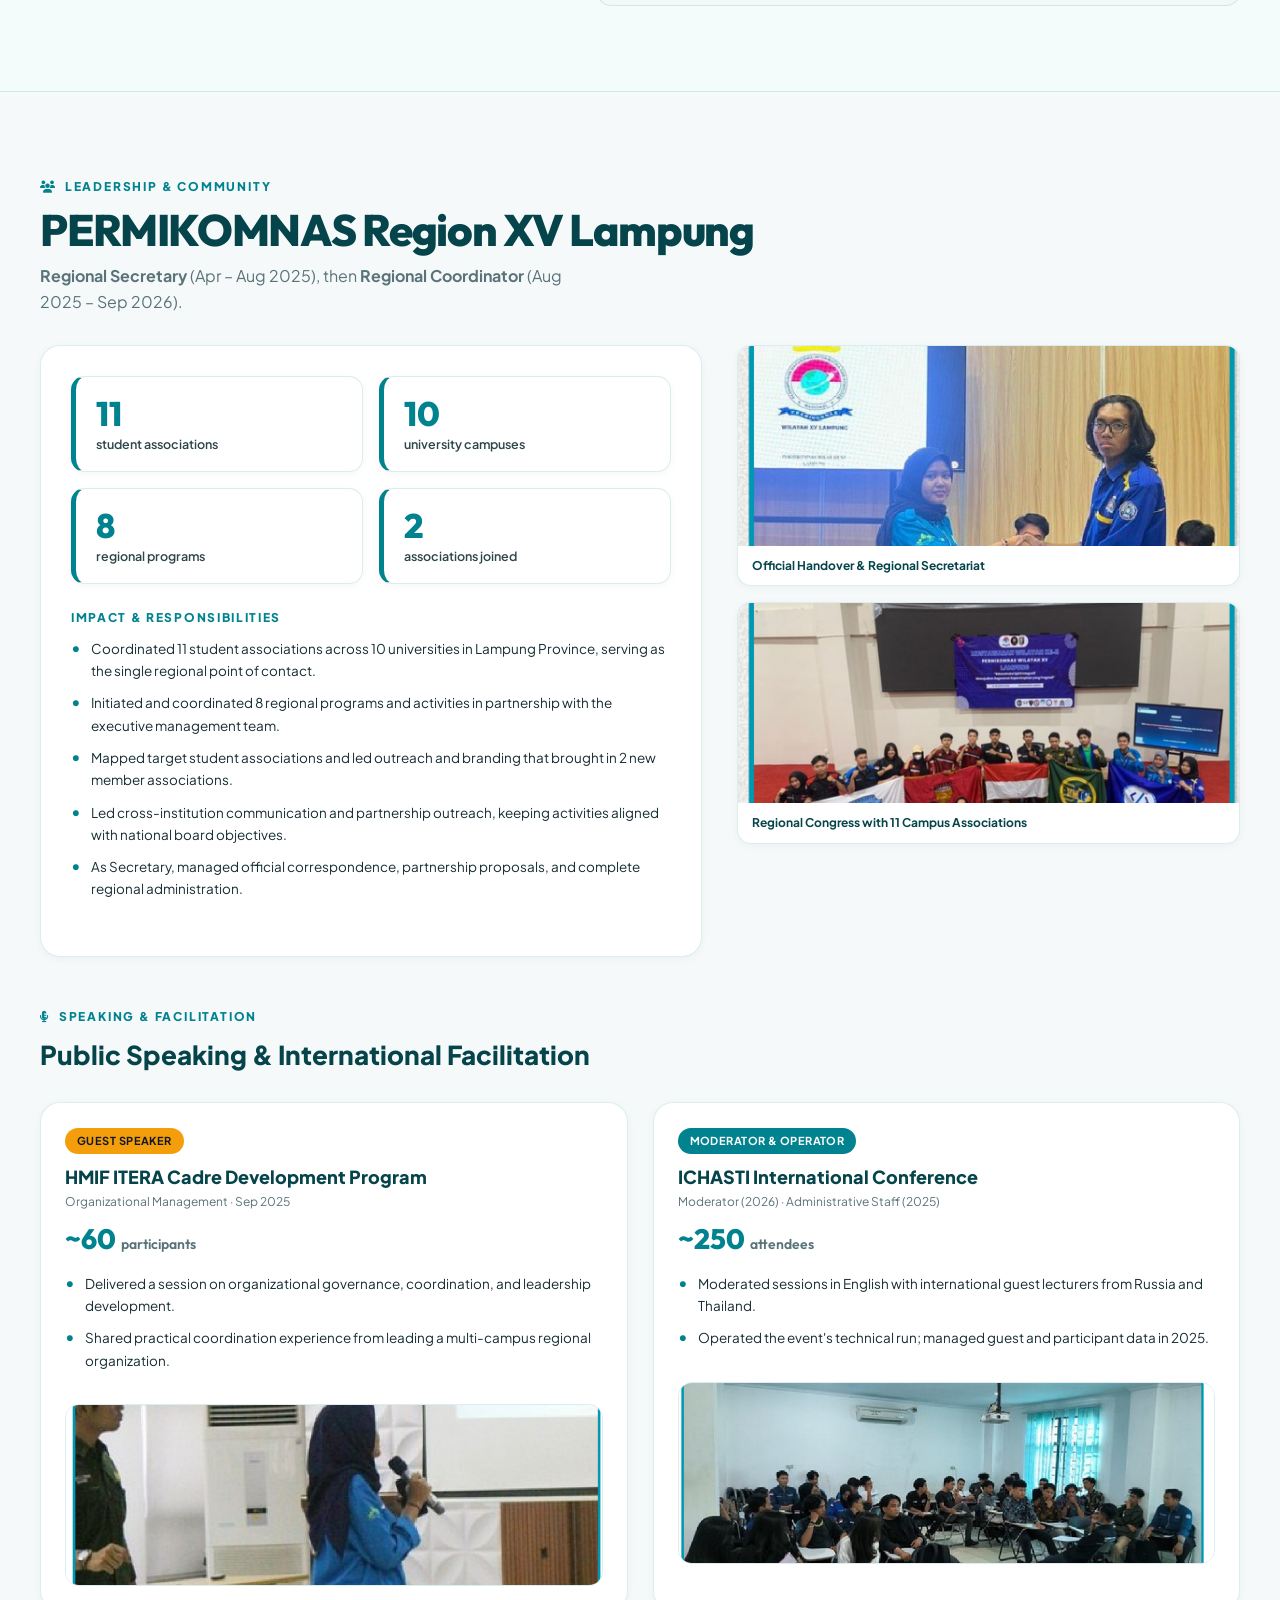
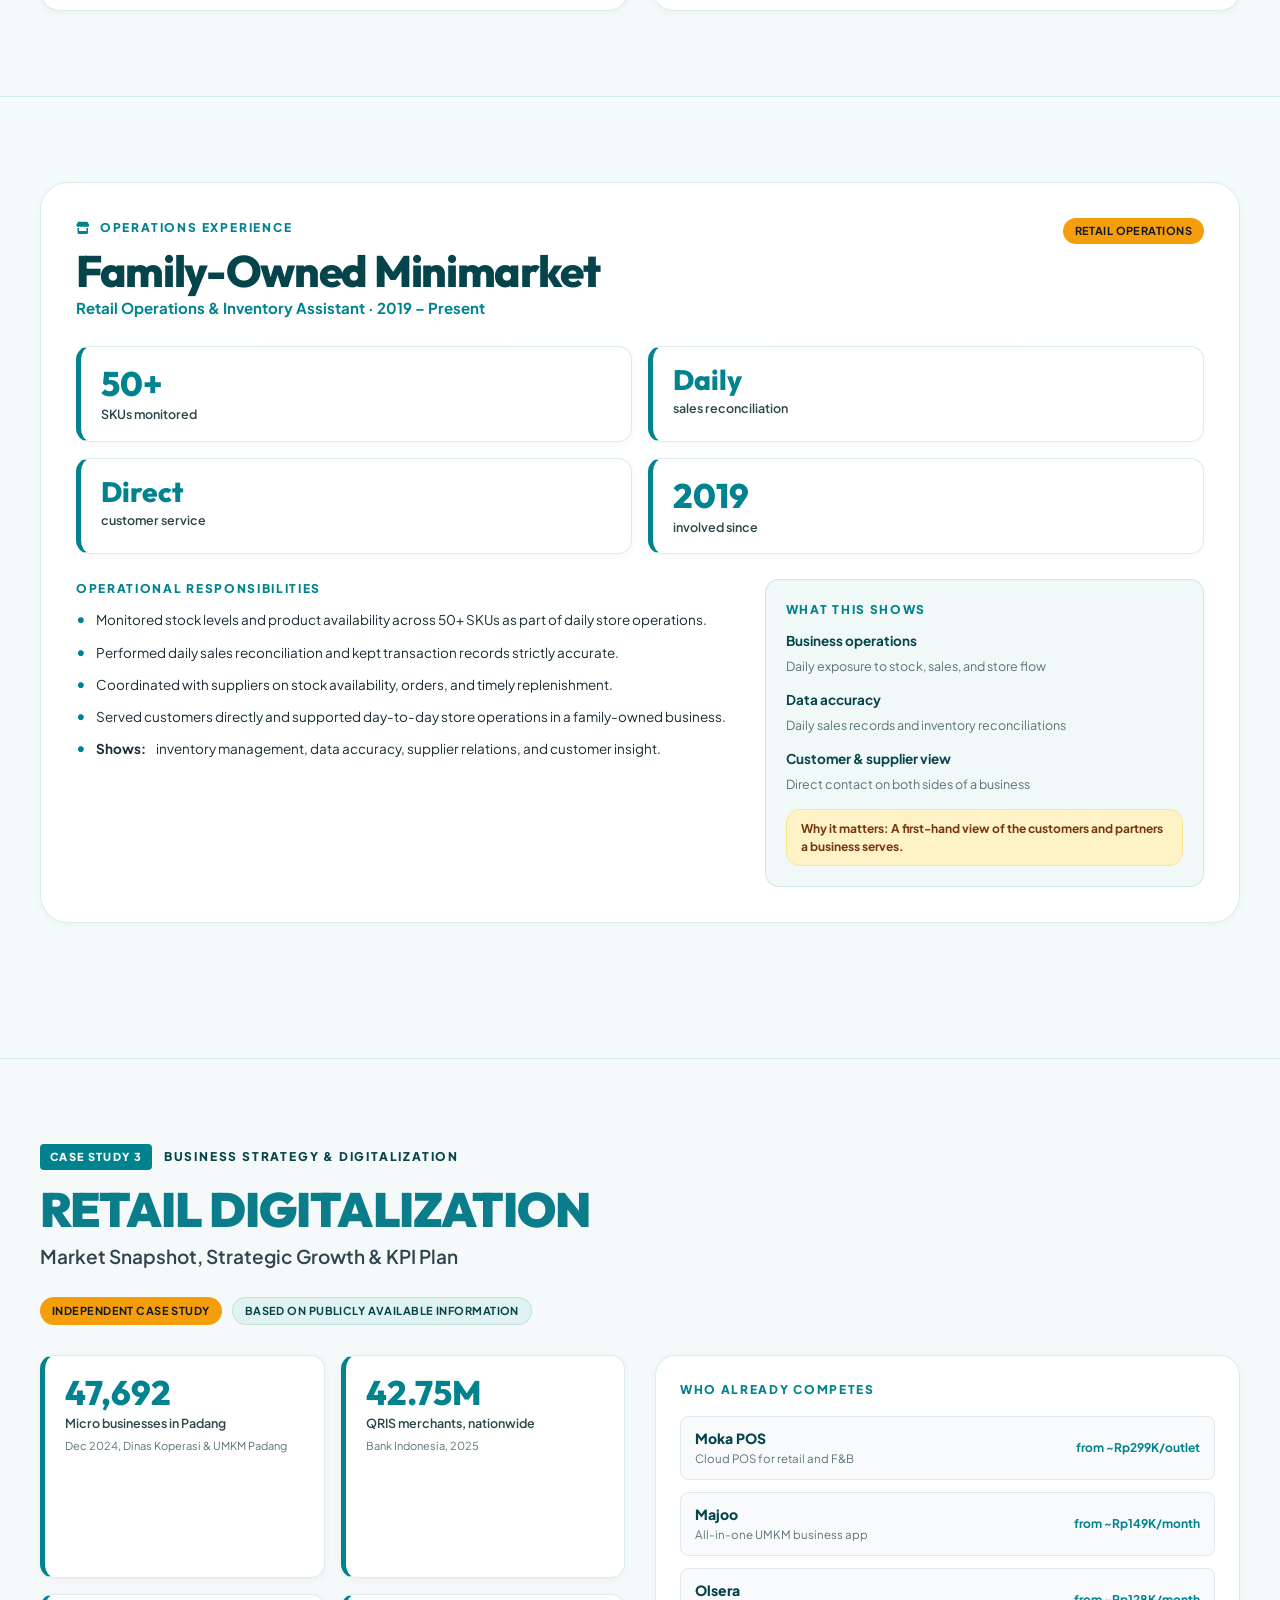
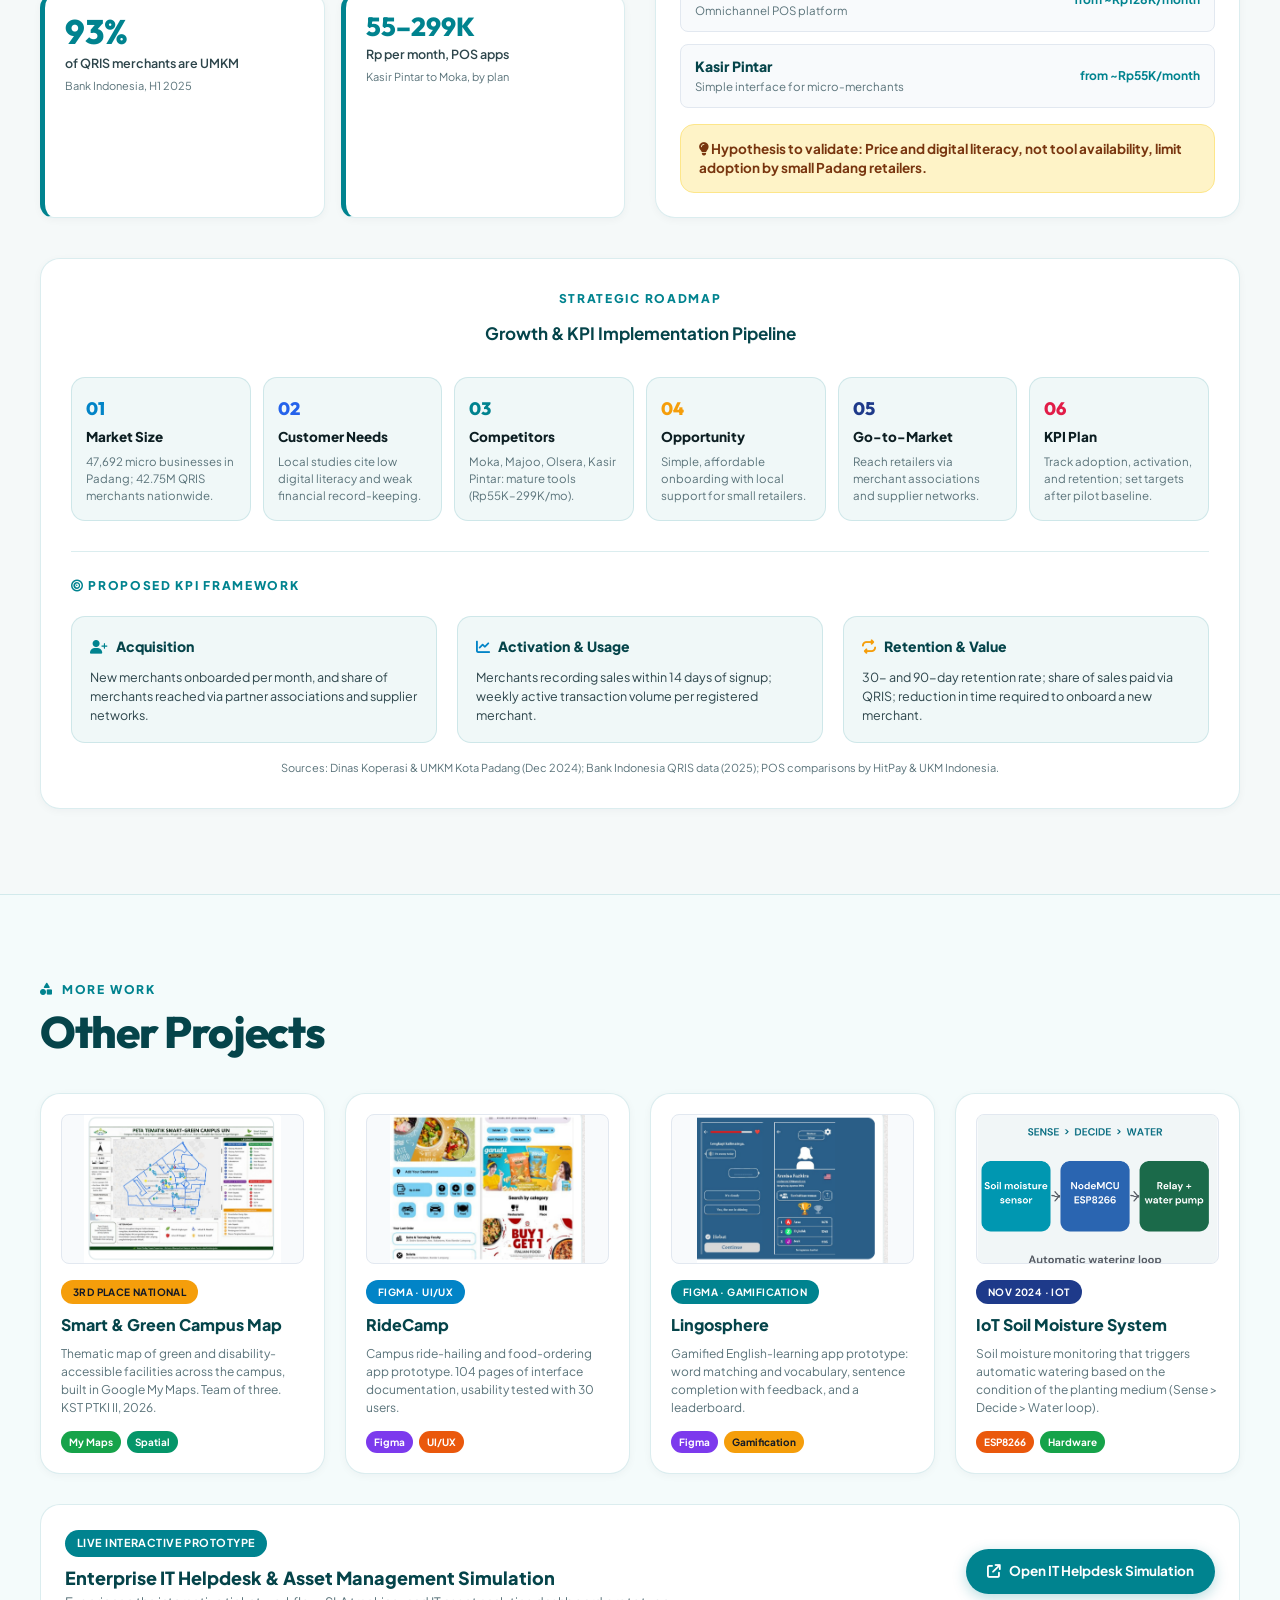
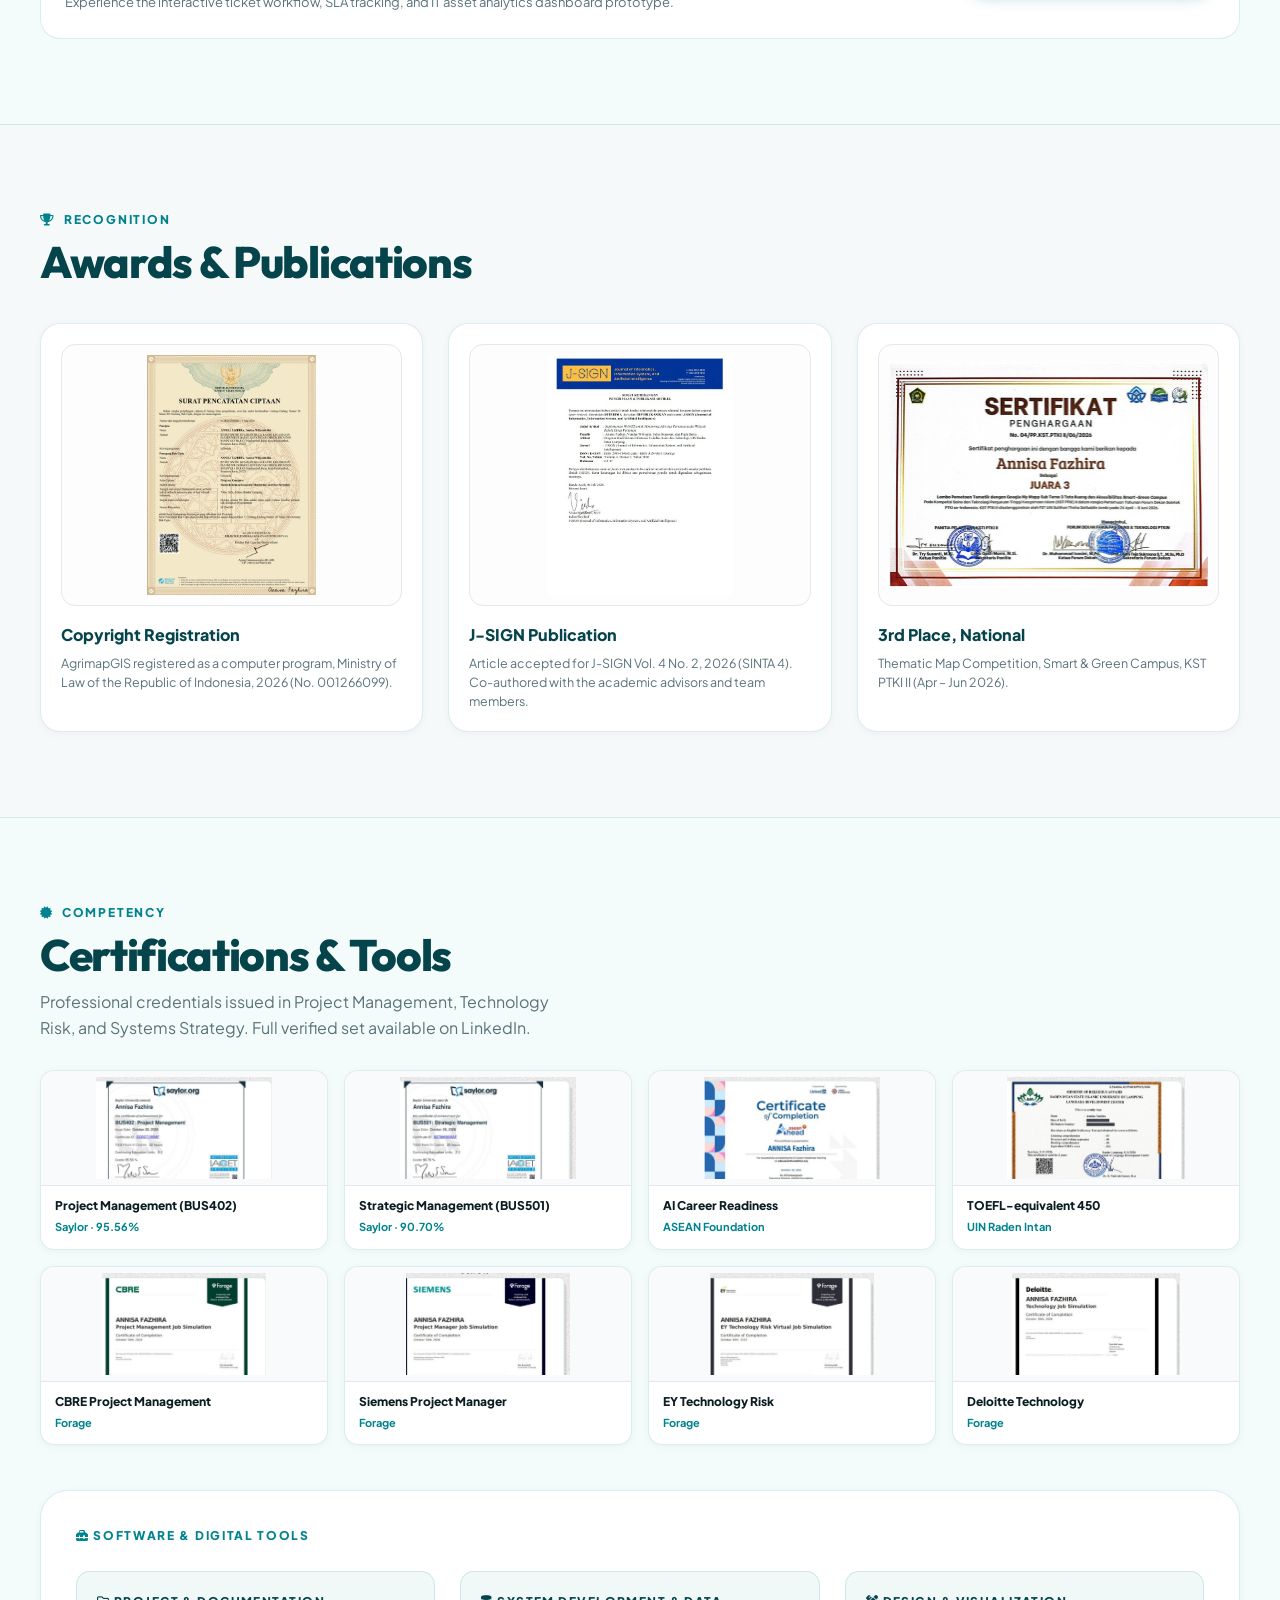
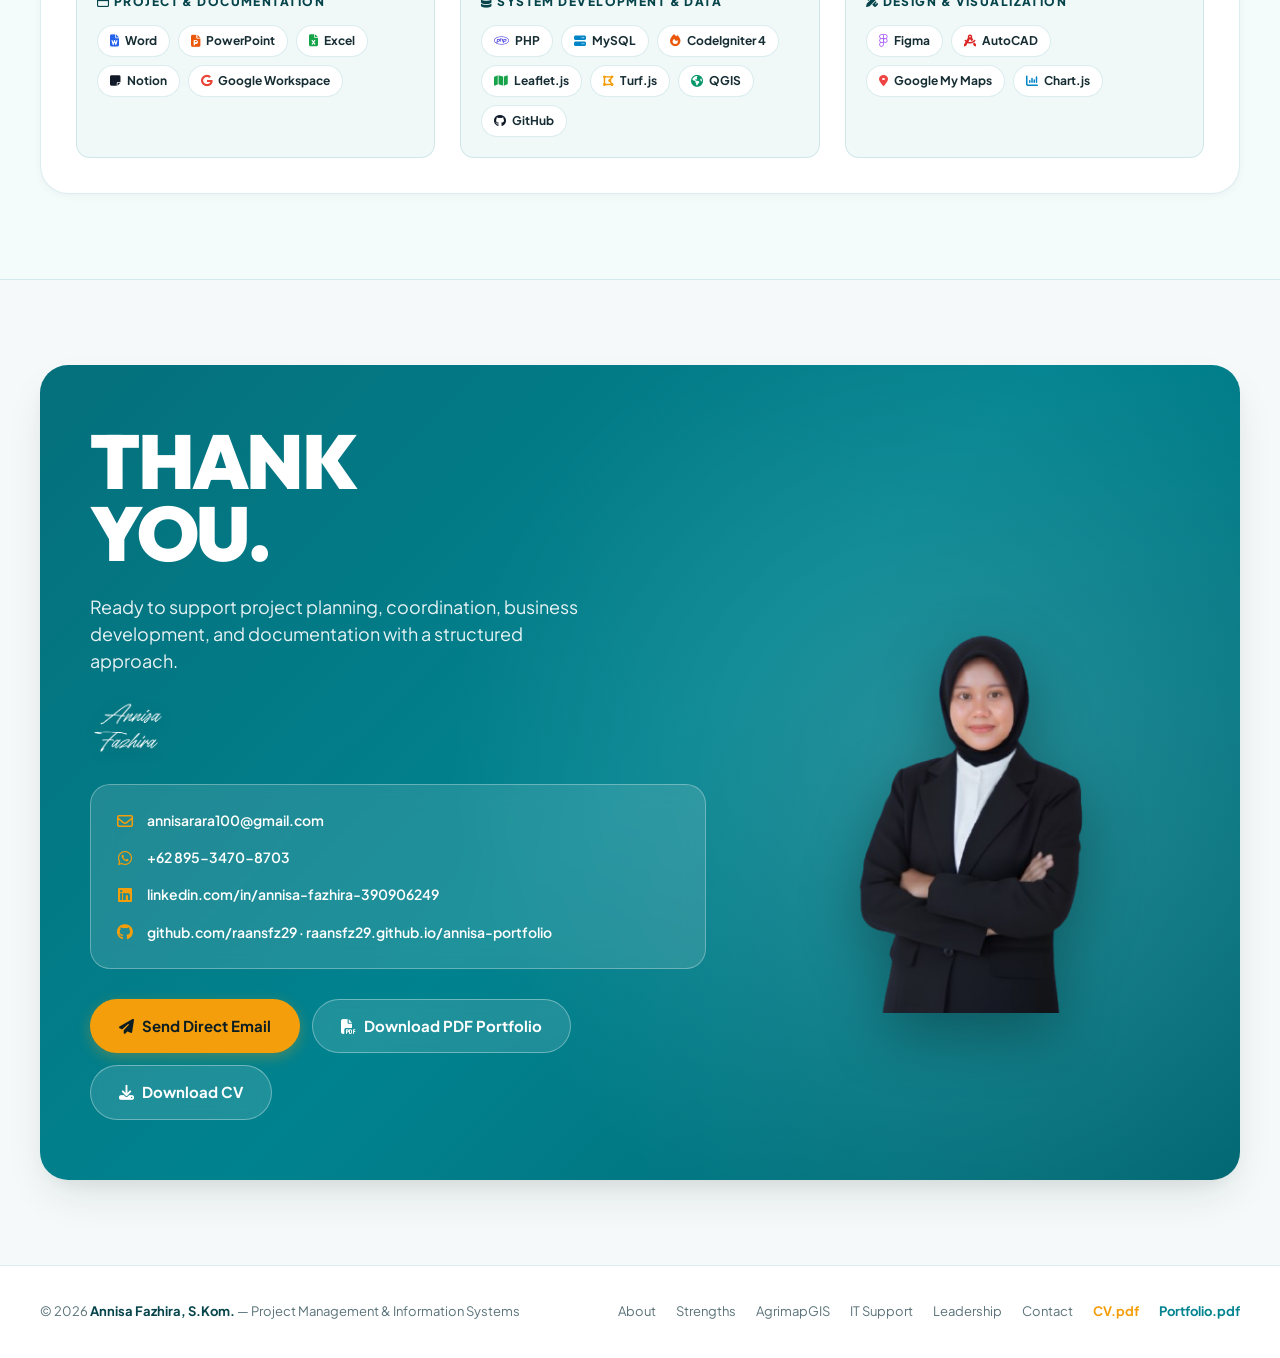
==== commit ac9347e7: "feat: redesign portfolio to match 17-page executive deck and update CV" ====
--- a/index.html
+++ b/index.html
@@ -1,170 +1,1492 @@
 <!doctype html>
 <html lang="en">
 <head>
-<meta charset="utf-8">
-<meta name="viewport" content="width=device-width,initial-scale=1">
-<meta name="description" content="Annisa Fazhira — Business Analysis, Project Coordination, IT & Business Operations">
-<title>Annisa Fazhira | Portfolio</title>
-<link rel="stylesheet" href="style.css">
-<link href="https://fonts.googleapis.com/css2?family=Inter:wght@400;500;600;700;800&display=swap" rel="stylesheet">
+  <meta charset="utf-8">
+  <meta name="viewport" content="width=device-width, initial-scale=1">
+  <meta name="description" content="Annisa Fazhira — Project Management & Information Systems Portfolio. End-to-end delivery, business analysis, GIS, IT support, leadership, and operational control.">
+  <title>Annisa Fazhira | Project Management & Information Systems</title>
+  
+  <!-- Favicon / Web Icon -->
+  <link rel="icon" type="image/png" href="images/annisa-hero-cutout.png">
+
+  <!-- Google Fonts: Plus Jakarta Sans, Outfit, Caveat, Inter -->
+  <link rel="preconnect" href="https://fonts.googleapis.com">
+  <link rel="preconnect" href="https://fonts.gstatic.com" crossorigin>
+  <link href="https://fonts.googleapis.com/css2?family=Caveat:wght@600;700&family=Outfit:wght@500;600;700;800;900&family=Plus+Jakarta+Sans:wght@400;500;600;700;800&display=swap" rel="stylesheet">
+  
+  <!-- Font Awesome 6 Icons -->
+  <link rel="stylesheet" href="https://cdnjs.cloudflare.com/ajax/libs/font-awesome/6.5.1/css/all.min.css">
+  
+  <!-- Custom Styles -->
+  <link rel="stylesheet" href="style.css">
 </head>
 <body>
-<nav><div class="wrap nav"><a class="logo" href="#home">Annisa Fazhira<b>.</b></a><div class="links"><a href="#about">About</a><a href="#work">Work</a><a href="#experience">Experience</a><a href="#skills">Skills</a><a href="#gallery">Gallery</a><a href="#contact">Contact</a><a href="Annisa_Fazhira_CV.pdf" target="_blank" style="color:var(--green);font-weight:600">CV</a></div></div></nav>
-
-<header class="hero" id="home"><div class="wrap heroGrid">
-<div><div class="eyebrow">Information Systems Graduate</div><h1>Turning problems into <em>practical solutions.</em></h1><p class="lead">Business analysis, project coordination, and IT & business operations — combining structured thinking, technology, and collaboration to deliver useful outcomes.</p><div class="buttons"><a class="btn primary" href="#work">View My Work ↗</a><a class="btn secondary" href="Annisa_Fazhira_CV.pdf" target="_blank">Download CV</a><a class="btn secondary" href="mailto:annisarara100@gmail.com">Email Me</a></div></div>
-<div class="heroCard"><div class="window"><div class="bar"><i class="dot"></i><i class="dot"></i><i class="dot"></i></div><div><img src="images/peta-rajabasa.jpg" alt="Peta Study Area Rajabasa" style="width:100%; height:350px; object-fit:contain; background:#fff; display:block;"></div></div><div class="stats"><div class="stat"><strong>3.76</strong><small>GPA / 4.00</small></div><div class="stat"><strong>98%</strong><small>Expert validation</small></div><div class="stat"><strong>87.80</strong><small>SUS score</small></div></div></div>
-</div></header>
-
-<section id="about"><div class="wrap"><div class="head"><div><div class="kicker">01 — About</div><h2>A structured mind with a practical approach.</h2></div><p class="intro">A fresh Information Systems graduate focused on understanding problems, structuring requirements, coordinating execution, and supporting technology-driven work.</p></div>
-<div class="about" style="grid-template-columns: 320px 1fr; align-items: start;">
-    <div>
-        <img src="images/profile-1.jpg" alt="Annisa Fazhira" style="width:100%; border-radius:24px; object-fit:cover; aspect-ratio:3/4; border:1px solid var(--line); box-shadow:0 22px 50px #20352b12;">
-    </div>
-    <div>
-        <div class="aboutQuote" style="margin-bottom: 24px;">I connect <span style="color:var(--green)">people, processes, and technology</span> to turn ideas into workable solutions.</div>
-        <p class="muted">I hold a Bachelor of Technology in Information Systems from UIN Raden Intan Lampung with a 3.76/4.00 GPA. My experience spans an end-to-end technology project, IT support, administrative operations, stakeholder coordination, and regional organizational leadership.</p>
-        <p class="muted">Currently open to opportunities in Business Analysis, Project Coordination, PMO, IT & Business Operations, Application Support, and Technology Consulting.</p>
-        <div class="metrics"><div class="metric"><b>150+</b><span class="muted">documents managed</span></div><div class="metric"><b>98%</b><span class="muted">expert validation</span></div><div class="metric"><b>87.80</b><span class="muted">SUS — Grade A</span></div></div>
-    </div>
-</div></div></section>
-
-<section id="work"><div class="wrap"><div class="head"><div><div class="kicker">02 — Selected Work</div><h2>Work that shows how I think.</h2></div><p class="intro">Case-study style projects demonstrating analysis, execution, documentation, and problem solving.</p></div>
-<div class="projects">
-
-    <!-- Project 1 (Featured) -->
-    <a href="https://agrimapgis.infinityfreeapp.com/" target="_blank" class="project featured">
-        <div class="projectVisual" style="background:#e8eee9">
-            <img src="images/agrimap-gis-real.png" alt="AgrimapGIS" class="project-img" style="object-position: top;">
-        </div>
-        <div class="projectInfo">
-            <div class="num">01 / FEATURED PROJECT</div>
-            <h3>AgrimapGIS</h3>
-            <p>Web-based Geographic Information System for agricultural activity monitoring, developed for the Bandar Lampung City Agriculture Office as an undergraduate thesis project. Managed from proposal through completion, including requirements gathering, analysis and design, documentation, stakeholder validation, and delivery.</p>
-            <div class="tags"><span class="tag">Requirements Gathering</span><span class="tag">System Analysis</span><span class="tag">Project Management</span><span class="tag">GIS</span><span class="tag">Validation</span></div>
-        </div>
-    </a>
-
-    <!-- Project 2 -->
-    <a href="https://drive.google.com/file/d/1aQwjPcT-kRmd4XB_tQDW4Mh9Vxc5gHzn/view?usp=sharing" target="_blank" class="project">
-        <div class="projectVisual" style="background:#e9f0f6">
-            <img src="images/ridecamp-real.png" alt="RideCamp" class="project-img" style="object-fit: contain; border: none; border-radius: 0;">
-        </div>
-        <div class="projectInfo">
-            <div class="num">02 / PRODUCT DESIGN</div>
-            <h3>RideCamp</h3>
-            <p>Multi-Service Ride Hailing Mobile Application concept covering UI/UX design, flow architecture, and product logic.</p>
-            <div class="tags"><span class="tag">Product Design</span><span class="tag">UI/UX</span><span class="tag">System Design</span></div>
-        </div>
-    </a>
-
-    <!-- Project 3 -->
-    <a href="https://drive.google.com/file/d/1Zp5wV3AxLWJIm4S9955tljxaqPdtN5Ng/view?usp=sharing" target="_blank" class="project">
-        <div class="projectVisual" style="background:#edf2e8">
-            <img src="images/lingosphere-real.png" alt="Lingosphere" class="project-img" style="object-fit: contain; border: none; border-radius: 0;">
-        </div>
-        <div class="projectInfo">
-            <div class="num">03 / PRODUCT DESIGN</div>
-            <h3>Lingosphere</h3>
-            <p>English Learning Mobile Application integrating gamification elements to drive user engagement and learning retention.</p>
-            <div class="tags"><span class="tag">Product Design</span><span class="tag">Gamification</span><span class="tag">UI/UX</span></div>
-        </div>
-    </a>
-
-    <!-- Project 4 (Featured) -->
-    <a href="http://localhost/sweet%20temptations%20bakery/" target="_blank" class="project featured">
-        <div class="projectVisual" style="background:#faefe8">
-            <img src="images/naras-cake-real.png" alt="Nara's Cake" class="project-img" style="object-position: top;">
-        </div>
-        <div class="projectInfo">
-            <div class="num">04 / RESPONSIVE WEB</div>
-            <h3>Nara's Cake</h3>
-            <p>A beautifully designed, responsive bakery business website featuring product catalogs, order flows, and a modern frontend interface designed to capture the brand's aesthetic.</p>
-            <div class="tags"><span class="tag">Web Development</span><span class="tag">UI Design</span><span class="tag">Business</span></div>
-        </div>
-    </a>
-
-    <!-- Project 5 -->
-    <a href="images/smart-green-campus.png" target="_blank" class="project">
-        <div class="projectVisual" style="background:#eef6ee">
-            <img src="images/smart-green-campus.png" alt="Smart-Green Campus" class="project-img" style="object-fit: contain; background: #fff; border: none;">
-        </div>
-        <div class="projectInfo">
-            <div class="num">05 / SPATIAL ANALYSIS</div>
-            <h3>Smart-Green Campus</h3>
-            <p>Thematic spatial mapping of UIN RIL focusing on green spaces, accessibility, and risk mitigation using GIS software.</p>
-            <div class="tags"><span class="tag">GIS</span><span class="tag">Spatial Analysis</span><span class="tag">Data Viz</span></div>
-        </div>
-    </a>
-
-    <!-- Project 6 (From original code) -->
-    <div class="project">
-        <div class="projectVisual" style="background:#e9e6dc">
-            <div class="mock">
-                <div class="mockHead"><span>IT SUPPORT</span><span>ISSUE FLOW</span></div>
-                <div style="padding:22px;text-align:center"><span class="tag">REPORTED ISSUE</span><div style="color:var(--green)">↓</div><span class="tag">DIAGNOSIS</span><div style="color:var(--green)">↓</div><span class="tag">TROUBLESHOOT</span><div style="color:var(--green)">↓</div><span class="tag">DOCUMENTATION</span></div>
-            </div>
-        </div>
-        <div class="projectInfo">
-            <div class="num">06 / EXPERIENCE CASE</div>
-            <h3>IT Support</h3>
-            <p>Structured troubleshooting, hardware/software support, documentation, and communication with non-technical users.</p>
-            <div class="tags"><span class="tag">IT Support</span><span class="tag">Troubleshooting</span><span class="tag">Documentation</span></div>
-        </div>
-    </div>
-
-</div></div></section>
-
-<section><div class="wrap"><div class="head"><div><div class="kicker">03 — Approach</div><h2>How I work.</h2></div><p class="intro">A simple framework for moving from ambiguity to a clear, actionable outcome.</p></div><div class="process">
-<div class="step"><b>01</b><h3>Understand</h3><p>Identify the problem, users, context, and desired outcome.</p></div><div class="step"><b>02</b><h3>Analyze</h3><p>Structure requirements, processes, issues, and available information.</p></div><div class="step"><b>03</b><h3>Coordinate</h3><p>Align people, tasks, documentation, and execution.</p></div><div class="step"><b>04</b><h3>Deliver</h3><p>Translate analysis into a practical and usable solution.</p></div><div class="step"><b>05</b><h3>Evaluate</h3><p>Validate outcomes and identify opportunities for improvement.</p></div>
-</div></div></section>
-
-<section id="experience"><div class="wrap"><div class="head"><div><div class="kicker">04 — Experience</div><h2>Experience beyond the job title.</h2></div><p class="intro">Leadership and operational experience that strengthened coordination, documentation, communication, and ownership.</p></div>
-<div class="timeline">
-<div class="item"><div class="date">AUG 2025 — PRESENT · PERMIKOMNAS REGION XV LAMPUNG</div><h3>Regional Coordinator</h3><p>Led and coordinated regional work programs, teams, resources, strategic planning, execution, and internal/external stakeholder communication.</p></div>
-<div class="item"><div class="date">APR 2025 — AUG 2025 · PERMIKOMNAS REGION XV LAMPUNG</div><h3>Regional Secretary</h3><p>Managed organizational administration, delegation processes, correspondence, cooperation proposals, documentation, and stakeholder coordination.</p></div>
-<div class="item"><div class="date">JUN 2024 — JUN 2025 · HIMASI</div><h3>Secretary General</h3><p>Managed and archived 150+ administrative and operational documents, prepared meeting minutes, and coordinated administrative follow-up.</p></div>
-<div class="item"><div class="date">JAN 2025 — MAR 2025 · PENGADILAN AGAMA TANJUNG PATI KELAS IB</div><h3>IT Support Intern</h3><p>Provided operational IT support, diagnosed hardware/software/network issues, maintained systems, documented troubleshooting, and communicated solutions to non-technical staff.</p></div>
-</div></div></section>
-
-<section id="skills"><div class="wrap"><div class="head"><div><div class="kicker">05 — Skills</div><h2>What I bring to a team.</h2></div></div><div class="skills">
-<div class="skill"><h3>Business Analysis</h3><p>Requirements Gathering<br>System Analysis & Design<br>Process Mapping<br>Process Improvement<br>Documentation</p></div>
-<div class="skill"><h3>Project & Operations</h3><p>Project Coordination<br>Project Management<br>Stakeholder Management<br>Strategic Planning<br>Team Coordination</p></div>
-<div class="skill"><h3>Technical</h3><p>IT Support<br>Structured Troubleshooting<br>Data Management<br>Geographic Information Systems</p></div>
-<div class="skill"><h3>Tools</h3><p>Microsoft Office<br>Google Workspace<br>Notion<br>Figma<br>AutoCAD</p></div>
-</div></div></section>
-
-<section id="gallery"><div class="wrap"><div class="head"><div><div class="kicker">06 — Gallery</div><h2>Moments & Activities.</h2></div><p class="intro">A glimpse into my organizational activities, teamwork, and graduation moments.</p></div>
-<div class="gallery-grid">
-    <img src="images/gallery-1.jpg" alt="Gallery 1">
-    <img src="images/gallery-2.jpg" alt="Gallery 2">
-    <img src="images/gallery-3.jpg" alt="Gallery 3">
-    <img src="images/gallery-4.jpg" alt="Gallery 4">
-    <img src="images/gallery-5.jpg" alt="Gallery 5">
-    <img src="images/gallery-6.jpg" alt="Gallery 6">
-    <img src="images/gallery-7.jpg" alt="Gallery 7">
-    <img src="images/gallery-8.jpg" alt="Gallery 8">
-    <img src="images/gallery-9.jpg" alt="Gallery 9">
-    <img src="images/gallery-10.jpg" alt="Gallery 10">
-    <img src="images/gallery-11.jpg" alt="Gallery 11">
-    <img src="images/gallery-12.jpg" alt="Gallery 12">
-    <img src="images/gallery-13.jpg" alt="Gallery 13">
-    <img src="images/gallery-14.jpg" alt="Gallery 14">
-    <img src="images/gallery-15.jpg" alt="Gallery 15">
-    <img src="images/gallery-16.jpg" alt="Gallery 16">
-    <img src="images/gallery-17.jpg" alt="Gallery 17">
-    <img src="images/gallery-18.jpg" alt="Gallery 18">
-    <img src="images/gallery-19.jpg" alt="Gallery 19">
-    <img src="images/gallery-20.jpg" alt="Gallery 20">
-    <img src="images/gallery-21.jpg" alt="Gallery 21">
-    <img src="images/gallery-22.jpg" alt="Gallery 22">
-    <img src="images/gallery-23.jpg" alt="Gallery 23">
-    <img src="images/gallery-24.jpg" alt="Gallery 24">
-    <img src="images/gallery-25.jpg" alt="Gallery 25">
-    <img src="images/gallery-26.jpg" alt="Gallery 26">
-</div>
-</div></section>
-
-<section id="contact"><div class="wrap"><div class="contact"><div><div class="kicker">07 — Contact</div><h2>Let's build something useful.</h2><p>Open to opportunities in Business Analysis, Project Coordination, PMO, IT & Business Operations, Application Support, and Technology Consulting.</p></div><div class="buttons"><a class="btn primary" href="mailto:annisarara100@gmail.com">Email Me</a><a class="btn secondary" href="https://www.linkedin.com/in/annisa-fazhira-390906249/" target="_blank">LinkedIn ↗</a><a class="btn secondary" href="https://github.com/raansfz29" target="_blank" style="border-color:#fff; color:#fff;">GitHub ↗</a></div></div></div></section>
-<footer class="wrap"><span>© 2026 Annisa Fazhira</span><span class="foot2">Business Analysis · Project Coordination · IT & Operations</span></footer>
-</body></html>
+
+  <!-- ==========================================================================
+       HEADER & NAVIGATION
+       ========================================================================== -->
+  <header class="site-nav" id="topNav">
+    <div class="wrap nav-container">
+      <a href="#hero" class="brand-logo">
+        Annisa Fazhira<span class="dot">.</span>
+        <span class="brand-badge">S.Kom</span>
+      </a>
+
+      <nav class="nav-links" id="navLinks">
+        <a href="#about">About</a>
+        <a href="#strengths">Strengths &amp; Skills</a>
+        <a href="#agrimap">AgrimapGIS</a>
+        <a href="#itsupport">IT Support</a>
+        <a href="#leadership">Leadership</a>
+        <a href="#retail">Retail Digitalization</a>
+        <a href="#projects">Other Projects</a>
+        <a href="#awards">Awards</a>
+        <a href="#certifications">Certifications</a>
+        <a href="#contact">Contact</a>
+      </nav>
+
+      <div class="nav-actions">
+        <button class="btn btn-sm btn-secondary" id="openDeckBtn" title="View 17-slide deck">
+          <i class="fa-solid fa-layer-group"></i> Slides
+        </button>
+        <a href="CV_Annisa_Fazhira.pdf" target="_blank" download class="btn btn-sm btn-gold" title="Download Curriculum Vitae (PDF)">
+          <i class="fa-solid fa-file-lines"></i> CV
+        </a>
+        <a href="Portofolio_Annisa_Fazhira.pdf" target="_blank" download class="btn btn-sm btn-primary" title="Download PDF Portfolio">
+          <i class="fa-solid fa-file-pdf"></i> Deck
+        </a>
+        <button class="mobile-toggle" id="mobileToggle" aria-label="Toggle navigation menu">
+          <i class="fa-solid fa-bars"></i>
+        </button>
+      </div>
+    </div>
+  </header>
+
+  <!-- ==========================================================================
+       HERO SECTION (Faithfully matching Slide 1 of the deck)
+       ========================================================================== -->
+  <section class="hero-deck" id="hero">
+    <div class="wrap">
+      
+      <!-- Slide 1 Top Bar -->
+      <div class="hero-deck-header">
+        <div class="hero-deck-tag">
+          PROJECT MANAGEMENT &amp; INFORMATION SYSTEMS
+        </div>
+        <div class="hero-deck-year">2026</div>
+      </div>
+
+      <!-- Main Stage with Giant "Portfolio." + Photo Cutout -->
+      <div class="hero-main-stage">
+        
+        <!-- Giant Typography Background -->
+        <div class="hero-giant-title">Portfolio.</div>
+        
+        <!-- Annisa Cutout Photo (Slide 1 & 17) -->
+        <div class="hero-avatar-wrapper">
+          <img src="images/annisa-hero-cutout.png" alt="Annisa Fazhira - Project Management &amp; Information Systems" class="hero-avatar-img">
+        </div>
+
+        <!-- Layered Outline Typography in Front of Cutout -->
+        <div class="hero-giant-outline">Portfolio.</div>
+
+        <!-- Name & Gold Badge -->
+        <div class="hero-identity">
+          <h1>Annisa Fazhira</h1>
+          <div class="hero-gold-banner">
+            Project Management | Business Development Support
+          </div>
+        </div>
+
+        <!-- Quick Action Buttons -->
+        <div class="hero-action-bar">
+          <a href="#agrimap" class="btn btn-gold btn-lg">
+            <i class="fa-solid fa-diagram-project"></i> Explore Case Studies
+          </a>
+          <button class="btn btn-ghost-white btn-lg" id="heroOpenDeckBtn">
+            <i class="fa-regular fa-images"></i> Browse Slide Deck (17 Slides)
+          </button>
+          <a href="CV_Annisa_Fazhira.pdf" download class="btn btn-ghost-white btn-lg">
+            <i class="fa-solid fa-file-lines"></i> Download CV (PDF)
+          </a>
+        </div>
+
+        <!-- Slide 1 Corner Navigation Indicator -->
+        <div class="hero-corner-cta">
+          <a href="#about" class="btn-arrow-box" title="Scroll to About Me">
+            <i class="fa-solid fa-arrow-right"></i>
+          </a>
+        </div>
+
+      </div>
+
+    </div>
+  </section>
+
+  <!-- ==========================================================================
+       DECK VIEWER INTERACTIVE STRIP
+       ========================================================================== -->
+  <div class="deck-viewer-section">
+    <div class="wrap deck-viewer-wrap">
+      <div class="deck-info">
+        <div class="deck-icon-badge">
+          <i class="fa-solid fa-chalkboard-user"></i>
+        </div>
+        <div>
+          <div class="deck-title">Interactive Portfolio Deck · 17 Comprehensive Slides</div>
+          <div class="deck-desc">Browse the complete executive presentation deck directly on this website, or download as PDF.</div>
+        </div>
+      </div>
+      <div class="deck-actions">
+        <button class="btn btn-sm btn-gold" id="stripOpenDeckBtn">
+          <i class="fa-solid fa-expand"></i> Launch Slide Viewer
+        </button>
+        <a href="Portofolio_Annisa_Fazhira.pdf" download class="btn btn-sm btn-secondary">
+          <i class="fa-solid fa-download"></i> Download PDF (6.8 MB)
+        </a>
+      </div>
+    </div>
+  </div>
+
+  <!-- ==========================================================================
+       SECTION 1: ABOUT ME / TENTANG SAYA (Slide 2)
+       ========================================================================== -->
+  <section id="about">
+    <div class="wrap">
+      
+      <div class="about-grid">
+        
+        <!-- Left: Text, Stats, Education & Contact -->
+        <div>
+          <div class="script-title-wrapper">
+            <span class="script-title">Tentang Saya</span>
+            <h2 class="section-title">About Me</h2>
+          </div>
+
+          <p class="about-main-text">
+            Information Systems graduate (<strong>S.Kom., Cum Laude, GPA 3.76/4.00</strong>) who delivers projects end to end. Led <strong>AgrimapGIS</strong>, a copyright-registered web GIS for the Bandar Lampung City Agriculture Office, from requirements to deployment, and keeps teams and stakeholders aligned through structured documentation and clear follow-up.
+          </p>
+
+          <p class="about-main-text" style="color:var(--ink-muted); font-size:15px;">
+            As <strong>Regional Coordinator of PERMIKOMNAS Region XV Lampung</strong>, aligned 11 student associations across 10 campuses and brought in 2 new member associations. Brings retail operations experience from a family minimarket and turns operational needs into structured processes and digital solutions.
+          </p>
+
+          <!-- 4 Key Stat Cards (Slide 2) -->
+          <div class="about-stats-grid">
+            <div class="stat-card">
+              <div class="stat-number">11</div>
+              <div class="stat-label">associations coordinated across 10 campuses</div>
+            </div>
+            <div class="stat-card">
+              <div class="stat-number">87.80</div>
+              <div class="stat-label">SUS usability score (Grade A)</div>
+            </div>
+            <div class="stat-card">
+              <div class="stat-number">98%</div>
+              <div class="stat-label">expert validation, AgrimapGIS</div>
+            </div>
+            <div class="stat-card">
+              <div class="stat-number">150+</div>
+              <div class="stat-label">organizational documents archived</div>
+            </div>
+          </div>
+
+          <!-- Education & Contact split row (Slide 2) -->
+          <div class="about-split-bottom">
+            
+            <!-- Education -->
+            <div class="edu-box">
+              <div class="edu-title"><i class="fa-solid fa-graduation-cap"></i> Education</div>
+              
+              <div class="edu-item">
+                <img src="images/logo-uin.png" alt="UIN Raden Intan Lampung" class="edu-logo">
+                <div>
+                  <div class="edu-inst">UIN Raden Intan Lampung</div>
+                  <div class="edu-deg">B.Comp.Sc. Information Systems · 2022 – 2026</div>
+                  <div class="edu-score">GPA 3.76 / 4.00, Cum Laude</div>
+                </div>
+              </div>
+
+              <div class="edu-item">
+                <img src="images/logo-sman1.png" alt="SMAN 1 Payakumbuh" class="edu-logo">
+                <div>
+                  <div class="edu-inst">SMAN 1 Payakumbuh</div>
+                  <div class="edu-deg">Science Major · 2019 – 2022</div>
+                </div>
+              </div>
+            </div>
+
+            <!-- Contact Box -->
+            <div class="contact-card-box">
+              <div class="contact-card-title"><i class="fa-regular fa-address-card"></i> Contact Information</div>
+              <div class="contact-links-list">
+                <div class="contact-link-row">
+                  <i class="fa-regular fa-envelope"></i>
+                  <a href="mailto:annisarara100@gmail.com">annisarara100@gmail.com</a>
+                </div>
+                <div class="contact-link-row">
+                  <i class="fa-brands fa-whatsapp"></i>
+                  <a href="https://wa.me/6289534708703" target="_blank">+62 895-3470-8703</a>
+                </div>
+                <div class="contact-link-row">
+                  <i class="fa-brands fa-linkedin"></i>
+                  <a href="https://linkedin.com/in/annisa-fazhira-390906249" target="_blank">linkedin.com/in/annisa-fazhira</a>
+                </div>
+                <div class="contact-link-row">
+                  <i class="fa-brands fa-github"></i>
+                  <a href="https://github.com/raansfz29" target="_blank">github.com/raansfz29</a>
+                </div>
+              </div>
+            </div>
+
+          </div>
+
+        </div>
+
+        <!-- Right: Photo in Graduation Sash (Slide 2) -->
+        <div>
+          <div class="about-photo-card">
+            <img src="images/profile-1.jpg" alt="Annisa Fazhira, S.Kom. Graduation" class="lightbox-trigger" data-caption="Annisa Fazhira, S.Kom. — Cum Laude Graduate in Information Systems (UIN Raden Intan Lampung)">
+            <div class="about-photo-caption">
+              <div>
+                <div class="about-photo-name">Annisa Fazhira, S.Kom.</div>
+                <small style="color:var(--ink-muted);font-size:12px;">Bachelor of Computer Science</small>
+              </div>
+              <span class="about-photo-tag"><i class="fa-solid fa-award"></i> Cum Laude (3.76)</span>
+            </div>
+          </div>
+        </div>
+
+      </div>
+
+    </div>
+  </section>
+
+  <!-- ==========================================================================
+       SECTION 2: CORE STRENGTHS & TECHNICAL SKILLS (Slide 3)
+       ========================================================================== -->
+  <section id="strengths" style="background:#eef6f6; border-top:1px solid var(--line); border-bottom:1px solid var(--line);">
+    <div class="wrap">
+      
+      <!-- Core Strengths Banner (Slide 3 Top) -->
+      <div class="strengths-banner">
+        <div class="strengths-head">
+          <div class="pill-badge pill-gold" style="margin-bottom:12px;">Executive Capabilities</div>
+          <h2>Core Strengths</h2>
+        </div>
+
+        <div class="strengths-grid">
+          
+          <div class="strength-card">
+            <div>
+              <h3>End-to-End Project Management</h3>
+              <p>Manages the full cycle from needs identification and scope to planning, development, implementation, and evaluation.</p>
+            </div>
+            <div class="strength-tag">AgrimapGIS: proposal to deployment</div>
+          </div>
+
+          <div class="strength-card">
+            <div>
+              <h3>System &amp; Business Analysis</h3>
+              <p>Turns user needs into digital solutions through process analysis, requirements gathering, UML modeling, and database design.</p>
+            </div>
+            <div class="strength-tag">Use Case · Activity · Class · MySQL Spatial</div>
+          </div>
+
+          <div class="strength-card">
+            <div>
+              <h3>Stakeholder &amp; Partnerships</h3>
+              <p>Aligns teams and stakeholders, clarifies responsibilities, and makes sure follow-ups run as agreed.</p>
+            </div>
+            <div class="strength-tag">11 associations · 8 regional programs</div>
+          </div>
+
+          <div class="strength-card">
+            <div>
+              <h3>Administration &amp; Project Control</h3>
+              <p>Maintains project documentation, minutes, digital archives, progress tracking, and decision records.</p>
+            </div>
+            <div class="strength-tag">150+ documents archived</div>
+          </div>
+
+        </div>
+      </div>
+
+      <!-- Technical & Professional Skills 3-Column Layout (Slide 3 Bottom) -->
+      <div>
+        <h3 class="skills-head-title">Technical &amp; Professional Skills</h3>
+
+        <div class="skills-grid-3col">
+          
+          <!-- Column 1: PM & PMO -->
+          <div class="skill-col-card">
+            <div class="skill-col-header">
+              <div class="skill-col-icon"><i class="fa-solid fa-list-check"></i></div>
+              <div class="skill-col-title">Project Management &amp; PMO</div>
+            </div>
+            <ul class="skill-item-list">
+              <li><i class="fa-solid fa-circle-check"></i> Project planning &amp; scheduling</li>
+              <li><i class="fa-solid fa-circle-check"></i> Scope and requirements management</li>
+              <li><i class="fa-solid fa-circle-check"></i> Progress monitoring &amp; reporting</li>
+              <li><i class="fa-solid fa-circle-check"></i> Stakeholder coordination</li>
+              <li><i class="fa-solid fa-circle-check"></i> Waterfall &amp; Agile fundamentals</li>
+              <li><i class="fa-solid fa-circle-check"></i> Documentation and action tracking</li>
+            </ul>
+          </div>
+
+          <!-- Column 2: System Analysis & Development -->
+          <div class="skill-col-card">
+            <div class="skill-col-header">
+              <div class="skill-col-icon"><i class="fa-solid fa-code-branch"></i></div>
+              <div class="skill-col-title">System Analysis &amp; Development</div>
+            </div>
+            <ul class="skill-item-list">
+              <li><i class="fa-solid fa-circle-check"></i> Requirements gathering</li>
+              <li><i class="fa-solid fa-circle-check"></i> UML: Use Case, Activity, Class Diagram</li>
+              <li><i class="fa-solid fa-circle-check"></i> MySQL &amp; database management</li>
+              <li><i class="fa-solid fa-circle-check"></i> PHP &amp; CodeIgniter 4</li>
+              <li><i class="fa-solid fa-circle-check"></i> GIS: Leaflet.js &amp; Turf.js</li>
+              <li><i class="fa-solid fa-circle-check"></i> Spatial data management</li>
+            </ul>
+          </div>
+
+          <!-- Column 3: Digital Tools & Visualization -->
+          <div class="skill-col-card">
+            <div class="skill-col-header">
+              <div class="skill-col-icon"><i class="fa-solid fa-chart-pie"></i></div>
+              <div class="skill-col-title">Digital Tools &amp; Visualization</div>
+            </div>
+            <ul class="skill-item-list">
+              <li><i class="fa-solid fa-circle-check"></i> Microsoft Office &amp; Google Workspace</li>
+              <li><i class="fa-solid fa-circle-check"></i> Microsoft Excel &amp; PowerPoint</li>
+              <li><i class="fa-solid fa-circle-check"></i> Figma &amp; UI/UX prototyping</li>
+              <li><i class="fa-solid fa-circle-check"></i> QGIS &amp; AutoCAD</li>
+              <li><i class="fa-solid fa-circle-check"></i> Notion &amp; digital documentation</li>
+              <li><i class="fa-solid fa-circle-check"></i> Process mapping &amp; data visualization</li>
+            </ul>
+          </div>
+
+        </div>
+      </div>
+
+    </div>
+  </section>
+
+  <!-- ==========================================================================
+       SECTION 3: CASE STUDY 1 — AGRIMAPGIS (Slides 4, 5, 6)
+       ========================================================================== -->
+  <section id="agrimap">
+    <div class="wrap">
+      
+      <!-- Case Study Header Banner -->
+      <div class="case-study-badge-bar">
+        <span class="cs-tag-box">CASE STUDY 1</span>
+        <span class="cs-tag-category">PROJECT EXPERIENCE</span>
+      </div>
+
+      <h2 class="cs-title-giant">AGRIMAPGIS</h2>
+      <div class="cs-subtitle">Geographic Information System for Agricultural Activity Monitoring</div>
+
+      <div style="display:flex; gap:10px; margin-bottom:30px;">
+        <span class="pill-badge pill-teal"><i class="fa-solid fa-user-tie"></i> Project Lead</span>
+        <span class="pill-badge pill-blue"><i class="fa-regular fa-calendar"></i> Jan – Jul 2026</span>
+        <span class="pill-badge pill-gold"><i class="fa-solid fa-building-flag"></i> Bandar Lampung Agriculture Office</span>
+      </div>
+
+      <!-- Slide 4: The Project, Role, Capabilities & Mockup -->
+      <div class="cs-overview-grid">
+        
+        <!-- Left: Project Narrative & Role -->
+        <div class="cs-text-card">
+          <div class="cs-section-subhead">THE PROJECT</div>
+          <p class="cs-p">
+            A web GIS that lets agricultural activity be mapped, validated, and monitored on one platform. Built for the <strong>Bandar Lampung City Agriculture Office</strong>, with Rajabasa District as the focus area. <strong>Already in use by the agency.</strong>
+          </p>
+
+          <div class="cs-section-subhead">MY ROLE</div>
+          <ul class="cs-role-list">
+            <li>Owned the project lifecycle end to end: scope, requirements, design, development, deployment.</li>
+            <li>Translated client needs into 9 core features and a UML-based system design.</li>
+            <li>Ran rigorous validation (SUS usability, spatial accuracy test, expert appraisal) and handled national copyright registration and scientific journal publication.</li>
+          </ul>
+
+          <div class="cs-section-subhead">TECHNOLOGY STACK</div>
+          <div class="tech-pills-row">
+            <span class="tech-pill tp-ci">CodeIgniter 4</span>
+            <span class="tech-pill tp-mysql">MySQL 8.0 Spatial</span>
+            <span class="tech-pill tp-leaflet">Leaflet.js</span>
+            <span class="tech-pill tp-turf">Turf.js</span>
+            <span class="tech-pill tp-chart">Chart.js</span>
+            <span class="tech-pill tp-boot">Bootstrap 5</span>
+          </div>
+
+          <div class="cs-section-subhead" style="margin-top:20px;">KEY CAPABILITIES</div>
+          <div class="cs-capabilities-grid">
+            <div class="cs-cap-item">GPS-based land mapping</div>
+            <div class="cs-cap-item">KPI analytics dashboard</div>
+            <div class="cs-cap-item">Two-layer geofencing validation</div>
+            <div class="cs-cap-item">Dynamic thematic coloring</div>
+            <div class="cs-cap-item">Offline-first (PWA)</div>
+            <div class="cs-cap-item">Predictive harvest estimation</div>
+            <div class="cs-cap-item">Spatial buffer analysis</div>
+            <div class="cs-cap-item">Disaster risk mitigation</div>
+          </div>
+        </div>
+
+        <!-- Right: Real App Screenshot & Live Link -->
+        <div>
+          <div class="mockup-display">
+            <div class="mockup-head">
+              <div class="mockup-dots">
+                <span class="mockup-dot" style="background:#ef4444"></span>
+                <span class="mockup-dot" style="background:#f59e0b"></span>
+                <span class="mockup-dot" style="background:#10b981"></span>
+              </div>
+              <div class="mockup-url">https://agrimapgis.infinityfreeapp.com</div>
+              <a href="https://agrimapgis.infinityfreeapp.com/" target="_blank" class="btn btn-sm btn-primary" style="padding:4px 10px; font-size:11px;">
+                Open Live Demo ↗
+              </a>
+            </div>
+            <div class="mockup-body">
+              <img src="images/agrimap-gis-real.png" alt="AgrimapGIS Live Web App Interface" class="lightbox-trigger" data-caption="AgrimapGIS Landing Interface — Transformasi Pertanian dengan Data Presisi">
+            </div>
+          </div>
+        </div>
+
+      </div>
+
+      <!-- Slide 5: Waterfall Process & Deliverables -->
+      <div class="waterfall-card">
+        <div class="cs-section-subhead" style="text-align:center;">CASE STUDY 1 · PROCESS &amp; DELIVERABLES</div>
+        <div class="waterfall-subtitle">Waterfall delivery, from problem identification to publication</div>
+
+        <!-- 6 Step Pipeline -->
+        <div class="stepper-pipeline">
+          
+          <div class="step-card">
+            <div class="step-num-pill step-01">01</div>
+            <div class="step-title">Requirements</div>
+            <div class="step-desc">Problem identification, user needs, scope of the agricultural monitoring features.</div>
+          </div>
+
+          <div class="step-card">
+            <div class="step-num-pill step-02">02</div>
+            <div class="step-title">System Design</div>
+            <div class="step-desc">UML models (Use Case, Activity, Class) and MySQL spatial database schema.</div>
+          </div>
+
+          <div class="step-card">
+            <div class="step-num-pill step-03">03</div>
+            <div class="step-title">Development</div>
+            <div class="step-desc">CodeIgniter 4, Leaflet.js, Turf.js, Chart.js, Bootstrap 5, offline-first PWA.</div>
+          </div>
+
+          <div class="step-card">
+            <div class="step-num-pill step-04">04</div>
+            <div class="step-title">Testing &amp; Validation</div>
+            <div class="step-desc">SUS with 22 respondents, spatial accuracy test, expert validation.</div>
+          </div>
+
+          <div class="step-card">
+            <div class="step-num-pill step-05">05</div>
+            <div class="step-title">Deployment</div>
+            <div class="step-desc">Delivered for active operational use by the Bandar Lampung City Agriculture Office.</div>
+          </div>
+
+          <div class="step-card">
+            <div class="step-num-pill step-06">06</div>
+            <div class="step-title">Publication &amp; IP</div>
+            <div class="step-desc">Copyright No. 001266099; J-SIGN scientific article accepted (SINTA 4).</div>
+          </div>
+
+        </div>
+
+        <!-- What This Shows (Slide 5 Bottom) -->
+        <div class="what-shows-card">
+          <div class="what-shows-title"><i class="fa-solid fa-chart-line"></i> What This Shows</div>
+          <div class="what-shows-grid">
+            <div class="what-item">
+              <h4>Scope Control</h4>
+              <p>Seven novelty features defined and delivered within the Jan – Jul 2026 timeline without scope creep.</p>
+            </div>
+            <div class="what-item">
+              <h4>Quality Measured, Not Assumed</h4>
+              <p>Each phase closes with a verifiable output, ending in usability, accuracy, and expert validation scores.</p>
+            </div>
+            <div class="what-item">
+              <h4>Documentation Discipline</h4>
+              <p>Requirements, UML models, validation instruments, and the complete thesis were all prepared by me.</p>
+            </div>
+          </div>
+        </div>
+
+      </div>
+
+      <!-- Slide 6: Results, Metrics & Legal IP -->
+      <div class="results-grid">
+        
+        <!-- 4 Stat Metrics -->
+        <div class="results-stats-col">
+          
+          <div class="stat-card">
+            <div class="stat-number">87.80</div>
+            <div class="stat-label">SUS usability score</div>
+            <small style="color:var(--teal-primary); font-weight:700; font-size:11.5px;">Grade A, Excellent · 22 respondents</small>
+          </div>
+
+          <div class="stat-card">
+            <div class="stat-number">1.82%</div>
+            <div class="stat-label">Spatial margin of error</div>
+            <small style="color:var(--teal-primary); font-weight:700; font-size:11.5px;">Well within the 5% threshold</small>
+          </div>
+
+          <div class="stat-card">
+            <div class="stat-number">98%</div>
+            <div class="stat-label">Expert validation</div>
+            <small style="color:var(--teal-primary); font-weight:700; font-size:11.5px;">Rated Highly Feasible</small>
+          </div>
+
+          <div class="stat-card">
+            <div class="stat-number" style="font-size:28px;">J-SIGN</div>
+            <div class="stat-label">Article accepted</div>
+            <small style="color:var(--teal-primary); font-weight:700; font-size:11.5px;">SINTA 4 journal, co-author</small>
+          </div>
+
+        </div>
+
+        <!-- Registered & Published Certificates (Slide 6 Right) -->
+        <div class="results-docs-col">
+          <div class="docs-col-title"><i class="fa-solid fa-stamp"></i> Registered and Published</div>
+          
+          <div class="docs-thumbnails-row">
+            <div class="doc-thumb-item lightbox-trigger" data-img="images/cert-copyright.png" data-caption="Copyright Registration — Program Komputer (Surat Pencatatan Ciptaan No. 001266099), Ministry of Law of the Republic of Indonesia, 2026">
+              <img src="images/cert-copyright.png" alt="Surat Pencatatan Ciptaan">
+              <div class="doc-thumb-caption">Copyright registration, Ministry of Law (2026)</div>
+            </div>
+
+            <div class="doc-thumb-item lightbox-trigger" data-img="images/letter-jsign.png" data-caption="J-SIGN Acceptance Letter — Journal of Informatics, Information System, and Artificial Intelligence (SINTA 4)">
+              <img src="images/letter-jsign.png" alt="Acceptance letter J-SIGN">
+              <div class="doc-thumb-caption">Acceptance letter, J-SIGN Vol. 4 No. 2 (SINTA 4)</div>
+            </div>
+          </div>
+
+          <div class="outcome-callout">
+            <i class="fa-solid fa-check-double"></i> <strong>Outcome:</strong> A deployed, measured, and published system, delivered from proposal to agency use as Project Lead.
+          </div>
+        </div>
+
+      </div>
+
+    </div>
+  </section>
+
+  <!-- ==========================================================================
+       SECTION 4: CASE STUDY 2 — IT SUPPORT INTERNSHIP (Slides 7, 8)
+       ========================================================================== -->
+  <section id="itsupport" style="background:#f4fbfb; border-top:1px solid var(--line); border-bottom:1px solid var(--line);">
+    <div class="wrap">
+      
+      <div class="case-study-badge-bar">
+        <span class="cs-tag-box">CASE STUDY 2</span>
+        <span class="cs-tag-category">PROJECT EXPERIENCE</span>
+      </div>
+
+      <h2 class="cs-title-giant" style="font-size:clamp(32px, 4vw, 48px);">IT SUPPORT INTERNSHIP</h2>
+      <div class="cs-subtitle">Pengadilan Agama Tanjung Pati Kelas IB</div>
+
+      <div style="display:flex; gap:10px; margin-bottom:30px;">
+        <span class="pill-badge pill-teal"><i class="fa-solid fa-laptop-code"></i> IT Support Intern</span>
+        <span class="pill-badge pill-blue"><i class="fa-regular fa-calendar"></i> Jan – Mar 2025</span>
+        <span class="pill-badge pill-subtle"><i class="fa-solid fa-location-dot"></i> Tanjung Pati, West Sumatra</span>
+      </div>
+
+      <!-- Slide 7: Featured Build & Certificate -->
+      <div class="cs2-main-grid">
+        
+        <div class="duty-roster-box">
+          <div class="cs-section-subhead">FEATURED BUILD</div>
+          <h3 style="font-size:22px; font-weight:800; color:var(--teal-dark); margin-bottom:8px;">
+            Duty Roster &amp; Cleaning Monitoring System
+          </h3>
+          <p class="cs-p" style="margin-bottom:16px;">
+            A web application that makes it easier to schedule employee duty rosters (piket) and to monitor whether cleaning duty is carried out, so staff plan and track duty in one centralized place.
+          </p>
+
+          <!-- 3-Step Duty Flow -->
+          <div class="duty-flow-steps">
+            <div class="duty-step-item">
+              <div class="duty-step-num">1</div>
+              <div class="duty-step-content">
+                <h5>Schedule</h5>
+                <p>Assign employee duty rosters</p>
+              </div>
+            </div>
+            <div class="duty-step-item">
+              <div class="duty-step-num">2</div>
+              <div class="duty-step-content">
+                <h5>Perform</h5>
+                <p>Staff follow posted duties</p>
+              </div>
+            </div>
+            <div class="duty-step-item">
+              <div class="duty-step-num">3</div>
+              <div class="duty-step-content">
+                <h5>Monitor</h5>
+                <p>Track cleaning completion</p>
+              </div>
+            </div>
+          </div>
+
+          <div style="display:flex; gap:8px;">
+            <span class="tech-pill tp-php">PHP</span>
+            <span class="tech-pill tp-mysql">MySQL</span>
+          </div>
+
+          <div class="outcome-callout" style="margin-top:20px; background:var(--teal-light); border-color:var(--teal-primary); color:var(--teal-dark);">
+            <i class="fa-solid fa-screwdriver-wrench"></i> <strong>Beyond the build:</strong> Tier-1 support, network upkeep, and a repaired visitor queue machine.
+          </div>
+        </div>
+
+        <!-- Certificate Card -->
+        <div class="card" style="display:flex; flex-direction:column; justify-content:space-between;">
+          <div class="cs-section-subhead">OFFICIAL CERTIFICATION</div>
+          <div style="text-align:center; padding:10px 0;">
+            <img src="images/cert-internship.png" alt="Sertifikat Magang Pengadilan Agama" class="lightbox-trigger" style="max-height:220px; margin:0 auto; cursor:pointer;" data-caption="Internship Certificate — Pengadilan Agama Tanjung Pati Kelas IB (14 January – 14 March 2025)">
+          </div>
+          <div style="font-size:12px; color:var(--ink-muted); text-align:center;">
+            Internship certificate, Pengadilan Agama Tanjung Pati Kelas IB, 14 Jan – 14 Mar 2025
+          </div>
+        </div>
+
+      </div>
+
+      <!-- Slide 8: Spatial & Operational Deliverables -->
+      <div style="margin-top:40px;">
+        <div class="cs-section-subhead" style="margin-bottom:15px;">CASE STUDY 2 · SPATIAL &amp; OPERATIONAL DELIVERABLES</div>
+
+        <div class="spatial-deliverables-grid">
+          
+          <!-- AutoCAD Plan -->
+          <div class="autocad-card">
+            <img src="images/floorplan-autocad.png" alt="AutoCAD Office Floor Plan Signage" class="lightbox-trigger" data-caption="Office Floor Plan Signage (AutoCAD) — Pengadilan Agama Tanjung Pati Kelas IB">
+            <div class="autocad-label"><i class="fa-solid fa-compass-drafting"></i> Office floor plan signage (AutoCAD)</div>
+          </div>
+
+          <!-- 4 Deliverables -->
+          <div>
+            <div class="ops-cards-col">
+              
+              <div class="ops-deliverable-item">
+                <h4>3 Office Signage Maps</h4>
+                <p>Ground floor, second floor, and outdoor area, drawn in AutoCAD to guide navigation around the office premises.</p>
+              </div>
+
+              <div class="ops-deliverable-item">
+                <h4>Jurisdiction Map</h4>
+                <p>A map showing the area under the court's responsibility, turning the jurisdiction scope into a clear visual guide.</p>
+              </div>
+
+              <div class="ops-deliverable-item">
+                <h4>Visitor Queue Machine Repair</h4>
+                <p>Diagnosed the hardware fault and repaired the queue machine, restoring self-service registration for visitors.</p>
+              </div>
+
+              <div class="ops-deliverable-item">
+                <h4>Tier-1 IT Support &amp; Upkeep</h4>
+                <p>Resolved hardware, software, and network issues; maintained LAN, Wi-Fi, user credentials, IT inventory, and regular backups.</p>
+              </div>
+
+            </div>
+
+            <!-- Skills Demonstrated Callout (Slide 8 Bottom) -->
+            <div class="skills-demo-box">
+              <div class="skills-demo-title"><i class="fa-solid fa-lightbulb"></i> Skills Demonstrated</div>
+              <div class="skills-demo-text">
+                Turning an operational need into a working tool or deliverable, hands-on troubleshooting, and explaining technical solutions clearly to non-technical staff.
+              </div>
+            </div>
+          </div>
+
+        </div>
+      </div>
+
+    </div>
+  </section>
+
+  <!-- ==========================================================================
+       SECTION 5: LEADERSHIP & FACILITATION (Slides 9, 13)
+       ========================================================================== -->
+  <section id="leadership">
+    <div class="wrap">
+      
+      <div class="section-kicker"><i class="fa-solid fa-users"></i> Leadership &amp; Community</div>
+      <h2 class="section-title" style="margin-bottom:8px;">PERMIKOMNAS Region XV Lampung</h2>
+      <p class="section-intro" style="margin-bottom:30px;">
+        <strong>Regional Secretary</strong> (Apr – Aug 2025), then <strong>Regional Coordinator</strong> (Aug 2025 – Sep 2026).
+      </p>
+
+      <!-- Slide 9: 4 Big Numbers & Impact -->
+      <div class="leadership-grid">
+        
+        <div class="leadership-text-card">
+          <!-- 4 Stat Numbers -->
+          <div class="about-stats-grid" style="margin-top:0; margin-bottom:24px;">
+            <div class="stat-card">
+              <div class="stat-number">11</div>
+              <div class="stat-label">student associations</div>
+            </div>
+            <div class="stat-card">
+              <div class="stat-number">10</div>
+              <div class="stat-label">university campuses</div>
+            </div>
+            <div class="stat-card">
+              <div class="stat-number">8</div>
+              <div class="stat-label">regional programs</div>
+            </div>
+            <div class="stat-card">
+              <div class="stat-number">2</div>
+              <div class="stat-label">associations joined</div>
+            </div>
+          </div>
+
+          <div class="cs-section-subhead">IMPACT &amp; RESPONSIBILITIES</div>
+          <ul class="cs-role-list">
+            <li>Coordinated 11 student associations across 10 universities in Lampung Province, serving as the single regional point of contact.</li>
+            <li>Initiated and coordinated 8 regional programs and activities in partnership with the executive management team.</li>
+            <li>Mapped target student associations and led outreach and branding that brought in 2 new member associations.</li>
+            <li>Led cross-institution communication and partnership outreach, keeping activities aligned with national board objectives.</li>
+            <li>As Secretary, managed official correspondence, partnership proposals, and complete regional administration.</li>
+          </ul>
+        </div>
+
+        <!-- Photos: Handover & Congress -->
+        <div class="leadership-photos-col">
+          <div class="leadership-photo-card">
+            <img src="images/permikomnas-handover.png" alt="PERMIKOMNAS Handover Ceremony" class="lightbox-trigger" data-caption="PERMIKOMNAS Region XV Lampung — Official Handover &amp; Strategic Meeting">
+            <div style="padding:10px 14px; font-size:12px; font-weight:700; color:var(--teal-dark);">
+              Official Handover &amp; Regional Secretariat
+            </div>
+          </div>
+
+          <div class="leadership-photo-card">
+            <img src="images/permikomnas-group.png" alt="PERMIKOMNAS Regional Congress Group Photo" class="lightbox-trigger" data-caption="Musyawarah Wilayah XV PERMIKOMNAS — Regional Congress &amp; Delegation">
+            <div style="padding:10px 14px; font-size:12px; font-weight:700; color:var(--teal-dark);">
+              Regional Congress with 11 Campus Associations
+            </div>
+          </div>
+        </div>
+
+      </div>
+
+      <!-- Slide 13: Speaking & Facilitation -->
+      <div style="margin-top:20px;">
+        <div class="section-kicker"><i class="fa-solid fa-microphone-lines"></i> Speaking &amp; Facilitation</div>
+        <h3 style="font-size:26px; font-weight:800; color:var(--teal-dark); margin-bottom:25px;">
+          Public Speaking &amp; International Facilitation
+        </h3>
+
+        <div class="speaking-grid">
+          
+          <!-- Event 1: HMIF ITERA -->
+          <div class="speaking-card">
+            <div>
+              <span class="pill-badge pill-gold" style="margin-bottom:8px;">Guest Speaker</span>
+              <h4 style="font-size:18px; font-weight:800; color:var(--teal-dark);">HMIF ITERA Cadre Development Program</h4>
+              <p style="font-size:12px; color:var(--ink-muted); margin-bottom:12px;">Organizational Management · Sep 2025</p>
+              <div class="stat-number" style="font-size:28px;">~60 <span style="font-size:14px; color:var(--ink-muted); font-weight:600;">participants</span></div>
+            </div>
+
+            <ul class="cs-role-list" style="margin:14px 0;">
+              <li>Delivered a session on organizational governance, coordination, and leadership development.</li>
+              <li>Shared practical coordination experience from leading a multi-campus regional organization.</li>
+            </ul>
+
+            <div class="speaking-img-box">
+              <img src="images/speaking-hmif.png" alt="Speaking at HMIF ITERA" class="lightbox-trigger" data-caption="Guest Speaker at HMIF ITERA Cadre Development Program (Sep 2025)">
+            </div>
+          </div>
+
+          <!-- Event 2: ICHASTI -->
+          <div class="speaking-card">
+            <div>
+              <span class="pill-badge pill-teal" style="margin-bottom:8px;">Moderator &amp; Operator</span>
+              <h4 style="font-size:18px; font-weight:800; color:var(--teal-dark);">ICHASTI International Conference</h4>
+              <p style="font-size:12px; color:var(--ink-muted); margin-bottom:12px;">Moderator (2026) · Administrative Staff (2025)</p>
+              <div class="stat-number" style="font-size:28px;">~250 <span style="font-size:14px; color:var(--ink-muted); font-weight:600;">attendees</span></div>
+            </div>
+
+            <ul class="cs-role-list" style="margin:14px 0;">
+              <li>Moderated sessions in English with international guest lecturers from Russia and Thailand.</li>
+              <li>Operated the event's technical run; managed guest and participant data in 2025.</li>
+            </ul>
+
+            <div class="speaking-img-box">
+              <img src="images/speaking-ichasti.png" alt="ICHASTI International Conference" class="lightbox-trigger" data-caption="Moderator &amp; Technical Run Operator at ICHASTI International Conference">
+            </div>
+          </div>
+
+        </div>
+      </div>
+
+    </div>
+  </section>
+
+  <!-- ==========================================================================
+       SECTION 6: OPERATIONS EXPERIENCE — MINIMARKET (Slide 10)
+       ========================================================================== -->
+  <section id="operations" style="background:#f4fbfb; border-top:1px solid var(--line); border-bottom:1px solid var(--line);">
+    <div class="wrap">
+      
+      <div class="minimarket-banner">
+        
+        <div style="display:flex; justify-content:space-between; align-items:flex-start; flex-wrap:wrap; gap:15px;">
+          <div>
+            <div class="section-kicker"><i class="fa-solid fa-store"></i> Operations Experience</div>
+            <h2 class="section-title">Family-Owned Minimarket</h2>
+            <div style="font-size:15px; font-weight:700; color:var(--teal-primary);">
+              Retail Operations &amp; Inventory Assistant · 2019 – Present
+            </div>
+          </div>
+          <span class="pill-badge pill-gold">Retail Operations</span>
+        </div>
+
+        <!-- 4 Stats (Slide 10) -->
+        <div class="about-stats-grid" style="margin-top:25px; margin-bottom:25px;">
+          <div class="stat-card">
+            <div class="stat-number">50+</div>
+            <div class="stat-label">SKUs monitored</div>
+          </div>
+          <div class="stat-card">
+            <div class="stat-number" style="font-size:28px;">Daily</div>
+            <div class="stat-label">sales reconciliation</div>
+          </div>
+          <div class="stat-card">
+            <div class="stat-number" style="font-size:28px;">Direct</div>
+            <div class="stat-label">customer service</div>
+          </div>
+          <div class="stat-card">
+            <div class="stat-number">2019</div>
+            <div class="stat-label">involved since</div>
+          </div>
+        </div>
+
+        <!-- Split Narrative: Responsibilities & What This Shows -->
+        <div class="minimarket-grid">
+          
+          <div>
+            <div class="cs-section-subhead">OPERATIONAL RESPONSIBILITIES</div>
+            <ul class="cs-role-list">
+              <li>Monitored stock levels and product availability across 50+ SKUs as part of daily store operations.</li>
+              <li>Performed daily sales reconciliation and kept transaction records strictly accurate.</li>
+              <li>Coordinated with suppliers on stock availability, orders, and timely replenishment.</li>
+              <li>Served customers directly and supported day-to-day store operations in a family-owned business.</li>
+              <li><strong>Shows:</strong> inventory management, data accuracy, supplier relations, and customer insight.</li>
+            </ul>
+          </div>
+
+          <div style="background:var(--teal-subtle); border:1px solid var(--line); border-radius:var(--radius-md); padding:20px;">
+            <div class="cs-section-subhead">WHAT THIS SHOWS</div>
+            
+            <div style="margin-bottom:12px;">
+              <strong style="color:var(--teal-dark); font-size:13.5px; display:block;">Business operations</strong>
+              <small style="color:var(--ink-muted);">Daily exposure to stock, sales, and store flow</small>
+            </div>
+
+            <div style="margin-bottom:12px;">
+              <strong style="color:var(--teal-dark); font-size:13.5px; display:block;">Data accuracy</strong>
+              <small style="color:var(--ink-muted);">Daily sales records and inventory reconciliations</small>
+            </div>
+
+            <div style="margin-bottom:14px;">
+              <strong style="color:var(--teal-dark); font-size:13.5px; display:block;">Customer &amp; supplier view</strong>
+              <small style="color:var(--ink-muted);">Direct contact on both sides of a business</small>
+            </div>
+
+            <div class="outcome-callout" style="padding:10px 14px; font-size:12px;">
+              <strong>Why it matters:</strong> A first-hand view of the customers and partners a business serves.
+            </div>
+          </div>
+
+        </div>
+
+      </div>
+
+    </div>
+  </section>
+
+  <!-- ==========================================================================
+       SECTION 7: CASE STUDY 3 — RETAIL DIGITALIZATION (Slides 11, 12)
+       ========================================================================== -->
+  <section id="retail">
+    <div class="wrap">
+      
+      <div class="case-study-badge-bar">
+        <span class="cs-tag-box">CASE STUDY 3</span>
+        <span class="cs-tag-category">BUSINESS STRATEGY &amp; DIGITALIZATION</span>
+      </div>
+
+      <h2 class="cs-title-giant" style="font-size:clamp(32px, 4vw, 48px);">RETAIL DIGITALIZATION</h2>
+      <div class="cs-subtitle">Market Snapshot, Strategic Growth &amp; KPI Plan</div>
+
+      <div style="display:flex; gap:10px; margin-bottom:30px;">
+        <span class="pill-badge pill-gold">Independent Case Study</span>
+        <span class="pill-badge pill-subtle">Based on Publicly Available Information</span>
+      </div>
+
+      <!-- Slide 11: Market Snapshot & Competitors -->
+      <div class="cs3-snapshot-grid">
+        
+        <!-- 4 Stats -->
+        <div class="about-stats-grid" style="margin:0;">
+          <div class="stat-card">
+            <div class="stat-number">47,692</div>
+            <div class="stat-label">Micro businesses in Padang</div>
+            <small style="color:var(--ink-muted); font-size:11px;">Dec 2024, Dinas Koperasi &amp; UMKM Padang</small>
+          </div>
+
+          <div class="stat-card">
+            <div class="stat-number">42.75M</div>
+            <div class="stat-label">QRIS merchants, nationwide</div>
+            <small style="color:var(--ink-muted); font-size:11px;">Bank Indonesia, 2025</small>
+          </div>
+
+          <div class="stat-card">
+            <div class="stat-number">93%</div>
+            <div class="stat-label">of QRIS merchants are UMKM</div>
+            <small style="color:var(--ink-muted); font-size:11px;">Bank Indonesia, H1 2025</small>
+          </div>
+
+          <div class="stat-card">
+            <div class="stat-number" style="font-size:26px;">55–299K</div>
+            <div class="stat-label">Rp per month, POS apps</div>
+            <small style="color:var(--ink-muted); font-size:11px;">Kasir Pintar to Moka, by plan</small>
+          </div>
+        </div>
+
+        <!-- Competitor Landscape -->
+        <div class="competitors-card">
+          <div class="cs-section-subhead">WHO ALREADY COMPETES</div>
+          
+          <div class="competitor-list">
+            <div class="competitor-row">
+              <div>
+                <div class="comp-name">Moka POS</div>
+                <div class="comp-desc">Cloud POS for retail and F&amp;B</div>
+              </div>
+              <div class="comp-price">from ~Rp299K/outlet</div>
+            </div>
+
+            <div class="competitor-row">
+              <div>
+                <div class="comp-name">Majoo</div>
+                <div class="comp-desc">All-in-one UMKM business app</div>
+              </div>
+              <div class="comp-price">from ~Rp149K/month</div>
+            </div>
+
+            <div class="competitor-row">
+              <div>
+                <div class="comp-name">Olsera</div>
+                <div class="comp-desc">Omnichannel POS platform</div>
+              </div>
+              <div class="comp-price">from ~Rp128K/month</div>
+            </div>
+
+            <div class="competitor-row">
+              <div>
+                <div class="comp-name">Kasir Pintar</div>
+                <div class="comp-desc">Simple interface for micro-merchants</div>
+              </div>
+              <div class="comp-price">from ~Rp55K/month</div>
+            </div>
+          </div>
+
+          <div class="outcome-callout" style="margin-top:14px;">
+            <i class="fa-solid fa-lightbulb"></i> <strong>Hypothesis to validate:</strong> Price and digital literacy, not tool availability, limit adoption by small Padang retailers.
+          </div>
+        </div>
+
+      </div>
+
+      <!-- Slide 12: 6-Phase Strategic Framework & KPI Plan -->
+      <div class="kpi-framework-card">
+        <div class="cs-section-subhead" style="text-align:center;">STRATEGIC ROADMAP</div>
+        <div class="waterfall-subtitle">Growth &amp; KPI Implementation Pipeline</div>
+
+        <!-- 6 Step Cards -->
+        <div class="stepper-pipeline" style="margin-bottom:30px;">
+          <div class="step-card">
+            <div class="step-num-pill step-01">01</div>
+            <div class="step-title">Market Size</div>
+            <div class="step-desc">47,692 micro businesses in Padang; 42.75M QRIS merchants nationwide.</div>
+          </div>
+          <div class="step-card">
+            <div class="step-num-pill step-02">02</div>
+            <div class="step-title">Customer Needs</div>
+            <div class="step-desc">Local studies cite low digital literacy and weak financial record-keeping.</div>
+          </div>
+          <div class="step-card">
+            <div class="step-num-pill step-03">03</div>
+            <div class="step-title">Competitors</div>
+            <div class="step-desc">Moka, Majoo, Olsera, Kasir Pintar: mature tools (Rp55K–299K/mo).</div>
+          </div>
+          <div class="step-card">
+            <div class="step-num-pill step-04">04</div>
+            <div class="step-title">Opportunity</div>
+            <div class="step-desc">Simple, affordable onboarding with local support for small retailers.</div>
+          </div>
+          <div class="step-card">
+            <div class="step-num-pill step-05">05</div>
+            <div class="step-title">Go-to-Market</div>
+            <div class="step-desc">Reach retailers via merchant associations and supplier networks.</div>
+          </div>
+          <div class="step-card">
+            <div class="step-num-pill step-06">06</div>
+            <div class="step-title">KPI Plan</div>
+            <div class="step-desc">Track adoption, activation, and retention; set targets after pilot baseline.</div>
+          </div>
+        </div>
+
+        <!-- Proposed KPI Framework -->
+        <div style="border-top:1px solid var(--line); padding-top:24px;">
+          <div class="cs-section-subhead"><i class="fa-solid fa-bullseye"></i> PROPOSED KPI FRAMEWORK</div>
+
+          <div class="kpi-framework-grid">
+            <div class="kpi-category-box">
+              <div class="kpi-cat-title"><i class="fa-solid fa-user-plus" style="color:var(--teal-primary)"></i> Acquisition</div>
+              <div class="kpi-cat-desc">
+                New merchants onboarded per month, and share of merchants reached via partner associations and supplier networks.
+              </div>
+            </div>
+
+            <div class="kpi-category-box">
+              <div class="kpi-cat-title"><i class="fa-solid fa-chart-line" style="color:var(--blue-accent)"></i> Activation &amp; Usage</div>
+              <div class="kpi-cat-desc">
+                Merchants recording sales within 14 days of signup; weekly active transaction volume per registered merchant.
+              </div>
+            </div>
+
+            <div class="kpi-category-box">
+              <div class="kpi-cat-title"><i class="fa-solid fa-repeat" style="color:var(--gold-accent)"></i> Retention &amp; Value</div>
+              <div class="kpi-cat-desc">
+                30- and 90-day retention rate; share of sales paid via QRIS; reduction in time required to onboard a new merchant.
+              </div>
+            </div>
+          </div>
+        </div>
+
+        <small style="display:block; margin-top:16px; font-size:11px; color:var(--ink-muted); text-align:center;">
+          Sources: Dinas Koperasi &amp; UMKM Kota Padang (Dec 2024); Bank Indonesia QRIS data (2025); POS comparisons by HitPay &amp; UKM Indonesia.
+        </small>
+
+      </div>
+
+    </div>
+  </section>
+
+  <!-- ==========================================================================
+       SECTION 8: OTHER PROJECTS (Slide 14)
+       ========================================================================== -->
+  <section id="projects" style="background:#f4fbfb; border-top:1px solid var(--line); border-bottom:1px solid var(--line);">
+    <div class="wrap">
+      
+      <div class="section-kicker"><i class="fa-solid fa-shapes"></i> More Work</div>
+      <h2 class="section-title" style="margin-bottom:35px;">Other Projects</h2>
+
+      <div class="other-projects-grid">
+        
+        <!-- Project 1: Smart & Green Campus Map -->
+        <div class="other-proj-card">
+          <img src="images/project-smart-green.png" alt="Smart & Green Campus Map" class="other-proj-img lightbox-trigger" data-caption="Smart & Green Campus Thematic Map — 3rd Place National (KST PTKI II, 2026)">
+          <div style="margin-bottom:8px;">
+            <span class="pill-badge pill-gold" style="font-size:10px;">3rd Place National</span>
+          </div>
+          <div class="other-proj-title">Smart &amp; Green Campus Map</div>
+          <div class="other-proj-desc">
+            Thematic map of green and disability-accessible facilities across the campus, built in Google My Maps. Team of three. KST PTKI II, 2026.
+          </div>
+          <div style="display:flex; gap:6px;">
+            <span class="tech-pill tp-leaflet" style="font-size:10px; padding:3px 8px;">My Maps</span>
+            <span class="tech-pill tp-gis" style="font-size:10px; padding:3px 8px;">Spatial</span>
+          </div>
+        </div>
+
+        <!-- Project 2: RideCamp -->
+        <div class="other-proj-card">
+          <img src="images/project-ridecamp.png" alt="RideCamp Mobile App Prototype" class="other-proj-img lightbox-trigger" data-caption="RideCamp Mobile App Prototype — 104 pages interface documentation, Figma UI/UX">
+          <div style="margin-bottom:8px;">
+            <span class="pill-badge pill-blue" style="font-size:10px;">Figma · UI/UX</span>
+          </div>
+          <div class="other-proj-title">RideCamp</div>
+          <div class="other-proj-desc">
+            Campus ride-hailing and food-ordering app prototype. 104 pages of interface documentation, usability tested with 30 users.
+          </div>
+          <div style="display:flex; gap:6px;">
+            <span class="tech-pill tp-boot" style="font-size:10px; padding:3px 8px;">Figma</span>
+            <span class="tech-pill tp-ci" style="font-size:10px; padding:3px 8px;">UI/UX</span>
+          </div>
+        </div>
+
+        <!-- Project 3: Lingosphere -->
+        <div class="other-proj-card">
+          <img src="images/project-lingosphere.png" alt="Lingosphere Gamified App Prototype" class="other-proj-img lightbox-trigger" data-caption="Lingosphere English-Learning App Prototype with Gamification">
+          <div style="margin-bottom:8px;">
+            <span class="pill-badge pill-teal" style="font-size:10px;">Figma · Gamification</span>
+          </div>
+          <div class="other-proj-title">Lingosphere</div>
+          <div class="other-proj-desc">
+            Gamified English-learning app prototype: word matching and vocabulary, sentence completion with feedback, and a leaderboard.
+          </div>
+          <div style="display:flex; gap:6px;">
+            <span class="tech-pill tp-boot" style="font-size:10px; padding:3px 8px;">Figma</span>
+            <span class="tech-pill tp-turf" style="font-size:10px; padding:3px 8px;">Gamification</span>
+          </div>
+        </div>
+
+        <!-- Project 4: IoT Soil Moisture System -->
+        <div class="other-proj-card">
+          <img src="images/project-iot-soil.png" alt="IoT Soil Moisture System Architecture" class="other-proj-img lightbox-trigger" data-caption="IoT Soil Moisture Automatic Watering Loop — Sense > Decide > Water">
+          <div style="margin-bottom:8px;">
+            <span class="pill-badge pill-navy" style="font-size:10px;">Nov 2024 · IoT</span>
+          </div>
+          <div class="other-proj-title">IoT Soil Moisture System</div>
+          <div class="other-proj-desc">
+            Soil moisture monitoring that triggers automatic watering based on the condition of the planting medium (Sense > Decide > Water loop).
+          </div>
+          <div style="display:flex; gap:6px;">
+            <span class="tech-pill tp-ci" style="font-size:10px; padding:3px 8px;">ESP8266</span>
+            <span class="tech-pill tp-leaflet" style="font-size:10px; padding:3px 8px;">Hardware</span>
+          </div>
+        </div>
+
+      </div>
+
+      <!-- Bonus: IT Helpdesk Simulation link -->
+      <div style="margin-top:30px; background:#ffffff; border:1px solid var(--line); border-radius:var(--radius-lg); padding:24px; display:flex; justify-content:space-between; align-items:center; flex-wrap:wrap; gap:16px;">
+        <div>
+          <span class="pill-badge pill-teal" style="margin-bottom:6px;">Live Interactive Prototype</span>
+          <h4 style="font-size:18px; font-weight:800; color:var(--teal-dark);">Enterprise IT Helpdesk &amp; Asset Management Simulation</h4>
+          <p style="font-size:13px; color:var(--ink-muted);">Experience the interactive ticket workflow, SLA tracking, and IT asset analytics dashboard prototype.</p>
+        </div>
+        <a href="it-helpdesk.html" class="btn btn-primary">
+          <i class="fa-solid fa-arrow-up-right-from-square"></i> Open IT Helpdesk Simulation
+        </a>
+      </div>
+
+    </div>
+  </section>
+
+  <!-- ==========================================================================
+       SECTION 9: AWARDS & PUBLICATIONS (Slide 15)
+       ========================================================================== -->
+  <section id="awards">
+    <div class="wrap">
+      
+      <div class="section-kicker"><i class="fa-solid fa-trophy"></i> Recognition</div>
+      <h2 class="section-title" style="margin-bottom:35px;">Awards &amp; Publications</h2>
+
+      <div class="awards-grid">
+        
+        <!-- Award 1: Copyright Registration -->
+        <div class="award-card">
+          <div class="award-img-box lightbox-trigger" data-img="images/cert-copyright.png" data-caption="Copyright Registration — Surat Pencatatan Ciptaan (Program Komputer No. 001266099), Ministry of Law of the Republic of Indonesia, 2026">
+            <img src="images/cert-copyright.png" alt="Copyright Registration Surat Pencatatan Ciptaan">
+          </div>
+          <div class="award-title">Copyright Registration</div>
+          <div class="award-desc">
+            AgrimapGIS registered as a computer program, Ministry of Law of the Republic of Indonesia, 2026 (No. 001266099).
+          </div>
+        </div>
+
+        <!-- Award 2: J-SIGN Publication -->
+        <div class="award-card">
+          <div class="award-img-box lightbox-trigger" data-img="images/letter-jsign.png" data-caption="J-SIGN Journal Publication Acceptance Letter (SINTA 4) — Vol. 4 No. 2, 2026">
+            <img src="images/letter-jsign.png" alt="J-SIGN Acceptance Letter">
+          </div>
+          <div class="award-title">J-SIGN Publication</div>
+          <div class="award-desc">
+            Article accepted for J-SIGN Vol. 4 No. 2, 2026 (SINTA 4). Co-authored with the academic advisors and team members.
+          </div>
+        </div>
+
+        <!-- Award 3: 3rd Place National -->
+        <div class="award-card">
+          <div class="award-img-box lightbox-trigger" data-img="images/cert-juara3.png" data-caption="3rd Place National Award — Thematic Map Competition, Smart & Green Campus, KST PTKI II 2026">
+            <img src="images/cert-juara3.png" alt="3rd Place National Certificate">
+          </div>
+          <div class="award-title">3rd Place, National</div>
+          <div class="award-desc">
+            Thematic Map Competition, Smart &amp; Green Campus, KST PTKI II (Apr – Jun 2026).
+          </div>
+        </div>
+
+      </div>
+
+    </div>
+  </section>
+
+  <!-- ==========================================================================
+       SECTION 10: CERTIFICATIONS & TOOLS (Slide 16)
+       ========================================================================== -->
+  <section id="certifications" style="background:#f4fbfb; border-top:1px solid var(--line); border-bottom:1px solid var(--line);">
+    <div class="wrap">
+      
+      <div class="section-kicker"><i class="fa-solid fa-certificate"></i> Competency</div>
+      <h2 class="section-title" style="margin-bottom:8px;">Certifications &amp; Tools</h2>
+      <p class="section-intro" style="margin-bottom:30px;">
+        Professional credentials issued in Project Management, Technology Risk, and Systems Strategy. Full verified set available on LinkedIn.
+      </p>
+
+      <!-- 8 Certificates Grid (Slide 16 Top) -->
+      <div class="certs-grid-8">
+        
+        <div class="cert-mini-card lightbox-trigger" data-img="images/cert-bus402.png" data-caption="Project Management (BUS402), Saylor Academy · Score: 95.56%">
+          <img src="images/cert-bus402.png" alt="Saylor BUS402 Project Management">
+          <div class="cert-mini-info">
+            <div class="cert-mini-title">Project Management (BUS402)</div>
+            <div class="cert-mini-issuer">Saylor · 95.56%</div>
+          </div>
+        </div>
+
+        <div class="cert-mini-card lightbox-trigger" data-img="images/cert-bus501.png" data-caption="Strategic Management (BUS501), Saylor Academy · Score: 90.70%">
+          <img src="images/cert-bus501.png" alt="Saylor BUS501 Strategic Management">
+          <div class="cert-mini-info">
+            <div class="cert-mini-title">Strategic Management (BUS501)</div>
+            <div class="cert-mini-issuer">Saylor · 90.70%</div>
+          </div>
+        </div>
+
+        <div class="cert-mini-card lightbox-trigger" data-img="images/cert-ai-asean.png" data-caption="AI Career Readiness, ASEAN Foundation & Microsoft">
+          <img src="images/cert-ai-asean.png" alt="AI Career Readiness ASEAN">
+          <div class="cert-mini-info">
+            <div class="cert-mini-title">AI Career Readiness</div>
+            <div class="cert-mini-issuer">ASEAN Foundation</div>
+          </div>
+        </div>
+
+        <div class="cert-mini-card lightbox-trigger" data-img="images/cert-toefl.png" data-caption="TOEFL-Equivalent 450, Language Development Center UIN Raden Intan Lampung">
+          <img src="images/cert-toefl.png" alt="TOEFL UIN Raden Intan">
+          <div class="cert-mini-info">
+            <div class="cert-mini-title">TOEFL-equivalent 450</div>
+            <div class="cert-mini-issuer">UIN Raden Intan</div>
+          </div>
+        </div>
+
+        <div class="cert-mini-card lightbox-trigger" data-img="images/cert-cbre.png" data-caption="CBRE Project Management Job Simulation (Forage)">
+          <img src="images/cert-cbre.png" alt="CBRE Project Management Forage">
+          <div class="cert-mini-info">
+            <div class="cert-mini-title">CBRE Project Management</div>
+            <div class="cert-mini-issuer">Forage</div>
+          </div>
+        </div>
+
+        <div class="cert-mini-card lightbox-trigger" data-img="images/cert-siemens.png" data-caption="Siemens Project Manager Job Simulation (Forage)">
+          <img src="images/cert-siemens.png" alt="Siemens Project Manager Forage">
+          <div class="cert-mini-info">
+            <div class="cert-mini-title">Siemens Project Manager</div>
+            <div class="cert-mini-issuer">Forage</div>
+          </div>
+        </div>
+
+        <div class="cert-mini-card lightbox-trigger" data-img="images/cert-ey.png" data-caption="EY Technology Risk Virtual Job Simulation (Forage)">
+          <img src="images/cert-ey.png" alt="EY Technology Risk Forage">
+          <div class="cert-mini-info">
+            <div class="cert-mini-title">EY Technology Risk</div>
+            <div class="cert-mini-issuer">Forage</div>
+          </div>
+        </div>
+
+        <div class="cert-mini-card lightbox-trigger" data-img="images/cert-deloitte.png" data-caption="Deloitte Technology Job Simulation (Forage)">
+          <img src="images/cert-deloitte.png" alt="Deloitte Technology Forage">
+          <div class="cert-mini-info">
+            <div class="cert-mini-title">Deloitte Technology</div>
+            <div class="cert-mini-issuer">Forage</div>
+          </div>
+        </div>
+
+      </div>
+
+      <!-- Tools & Stack Categorization (Slide 16 Bottom) -->
+      <div class="tools-stack-banner">
+        <div class="cs-section-subhead"><i class="fa-solid fa-toolbox"></i> SOFTWARE &amp; DIGITAL TOOLS</div>
+
+        <div class="tools-categories-grid">
+          
+          <div class="tool-category-card">
+            <div class="tool-cat-title"><i class="fa-regular fa-folder-closed"></i> PROJECT &amp; DOCUMENTATION</div>
+            <div class="tool-tags-wrap">
+              <span class="tool-tag-item"><i class="fa-solid fa-file-word" style="color:#2563eb"></i> Word</span>
+              <span class="tool-tag-item"><i class="fa-solid fa-file-powerpoint" style="color:#ea580c"></i> PowerPoint</span>
+              <span class="tool-tag-item"><i class="fa-solid fa-file-excel" style="color:#16a34a"></i> Excel</span>
+              <span class="tool-tag-item"><i class="fa-solid fa-note-sticky" style="color:#111827"></i> Notion</span>
+              <span class="tool-tag-item"><i class="fa-brands fa-google" style="color:#ea4335"></i> Google Workspace</span>
+            </div>
+          </div>
+
+          <div class="tool-category-card">
+            <div class="tool-cat-title"><i class="fa-solid fa-database"></i> SYSTEM DEVELOPMENT &amp; DATA</div>
+            <div class="tool-tags-wrap">
+              <span class="tool-tag-item"><i class="fa-brands fa-php" style="color:#4f46e5"></i> PHP</span>
+              <span class="tool-tag-item"><i class="fa-solid fa-server" style="color:#0284c7"></i> MySQL</span>
+              <span class="tool-tag-item"><i class="fa-solid fa-fire" style="color:#ea580c"></i> CodeIgniter 4</span>
+              <span class="tool-tag-item"><i class="fa-solid fa-map" style="color:#16a34a"></i> Leaflet.js</span>
+              <span class="tool-tag-item"><i class="fa-solid fa-draw-polygon" style="color:#f59e0b"></i> Turf.js</span>
+              <span class="tool-tag-item"><i class="fa-solid fa-earth-americas" style="color:#059669"></i> QGIS</span>
+              <span class="tool-tag-item"><i class="fa-brands fa-github" style="color:#111827"></i> GitHub</span>
+            </div>
+          </div>
+
+          <div class="tool-category-card">
+            <div class="tool-cat-title"><i class="fa-solid fa-pen-ruler"></i> DESIGN &amp; VISUALIZATION</div>
+            <div class="tool-tags-wrap">
+              <span class="tool-tag-item"><i class="fa-brands fa-figma" style="color:#a855f7"></i> Figma</span>
+              <span class="tool-tag-item"><i class="fa-solid fa-compass-drafting" style="color:#dc2626"></i> AutoCAD</span>
+              <span class="tool-tag-item"><i class="fa-solid fa-location-dot" style="color:#ef4444"></i> Google My Maps</span>
+              <span class="tool-tag-item"><i class="fa-solid fa-chart-column" style="color:#0284c7"></i> Chart.js</span>
+            </div>
+          </div>
+
+        </div>
+      </div>
+
+    </div>
+  </section>
+
+  <!-- ==========================================================================
+       SECTION 11: THANK YOU & CONTACT (Slide 17)
+       ========================================================================== -->
+  <section id="contact">
+    <div class="wrap">
+      
+      <div class="thankyou-deck">
+        <div class="thankyou-grid">
+          
+          <!-- Left: Big typography, statement, signature, contact info -->
+          <div>
+            <h2 class="thankyou-huge-title">THANK<br>YOU.</h2>
+            
+            <p class="thankyou-subtitle">
+              Ready to support project planning, coordination, business development, and documentation with a structured approach.
+            </p>
+
+            <div class="thankyou-signature">
+              <img src="images/signature-white.png" alt="Signature Annisa Fazhira">
+            </div>
+
+            <!-- Contact Box (Slide 17) -->
+            <div class="thankyou-contact-card">
+              <a href="mailto:annisarara100@gmail.com">
+                <i class="fa-regular fa-envelope"></i> annisarara100@gmail.com
+              </a>
+              <a href="https://wa.me/6289534708703" target="_blank">
+                <i class="fa-brands fa-whatsapp"></i> +62 895-3470-8703
+              </a>
+              <a href="https://linkedin.com/in/annisa-fazhira-390906249" target="_blank">
+                <i class="fa-brands fa-linkedin"></i> linkedin.com/in/annisa-fazhira-390906249
+              </a>
+              <a href="https://github.com/raansfz29" target="_blank">
+                <i class="fa-brands fa-github"></i> github.com/raansfz29 · raansfz29.github.io/annisa-portfolio
+              </a>
+            </div>
+
+            <div style="display:flex; gap:12px; flex-wrap:wrap;">
+              <a href="mailto:annisarara100@gmail.com" class="btn btn-gold btn-lg">
+                <i class="fa-solid fa-paper-plane"></i> Send Direct Email
+              </a>
+              <a href="Portofolio_Annisa_Fazhira.pdf" download class="btn btn-ghost-white btn-lg">
+                <i class="fa-solid fa-file-pdf"></i> Download PDF Portfolio
+              </a>
+              <a href="CV_Annisa_Fazhira.pdf" download class="btn btn-ghost-white btn-lg">
+                <i class="fa-solid fa-download"></i> Download CV
+              </a>
+            </div>
+          </div>
+
+          <!-- Right: Photo Cutout in Suit (Slide 17) -->
+          <div class="thankyou-avatar-box">
+            <img src="images/annisa-hero-cutout.png" alt="Annisa Fazhira">
+          </div>
+
+        </div>
+      </div>
+
+    </div>
+  </section>
+
+  <!-- ==========================================================================
+       FOOTER
+       ========================================================================== -->
+  <footer class="site-footer">
+    <div class="wrap footer-wrap">
+      <div class="footer-copy">
+        © 2026 <b>Annisa Fazhira, S.Kom.</b> — Project Management &amp; Information Systems
+      </div>
+      <div class="footer-links">
+        <a href="#about">About</a>
+        <a href="#strengths">Strengths</a>
+        <a href="#agrimap">AgrimapGIS</a>
+        <a href="#itsupport">IT Support</a>
+        <a href="#leadership">Leadership</a>
+        <a href="#contact">Contact</a>
+        <a href="CV_Annisa_Fazhira.pdf" download style="color:var(--gold-accent); font-weight:700;">CV.pdf</a>
+        <a href="Portofolio_Annisa_Fazhira.pdf" download style="color:var(--teal-primary); font-weight:700;">Portfolio.pdf</a>
+      </div>
+    </div>
+  </footer>
+
+  <!-- ==========================================================================
+       IMAGE & CERTIFICATE LIGHTBOX MODAL
+       ========================================================================== -->
+  <div class="modal-overlay" id="lightboxModal">
+    <div class="modal-container">
+      <div class="modal-header">
+        <div class="modal-title" id="lightboxTitle">Document Preview</div>
+        <button class="modal-close-btn" id="lightboxCloseBtn">&times;</button>
+      </div>
+      <div class="modal-content-body">
+        <img src="" id="lightboxImg" alt="Document Full View">
+        <div class="modal-caption" id="lightboxCaption"></div>
+      </div>
+    </div>
+  </div>
+
+  <!-- ==========================================================================
+       SLIDE DECK VIEWER MODAL (17 SLIDES)
+       ========================================================================== -->
+  <div class="modal-overlay" id="deckModal">
+    <div class="modal-container deck-carousel-modal">
+      <div class="modal-header">
+        <div class="modal-title">
+          <i class="fa-solid fa-presentation"></i> Annisa Fazhira — Presentation Deck (<span id="slideCounter">1 / 17</span>)
+        </div>
+        <div style="display:flex; align-items:center; gap:12px;">
+          <a href="Portofolio_Annisa_Fazhira.pdf" download class="btn btn-sm btn-primary">
+            <i class="fa-solid fa-download"></i> Download PDF
+          </a>
+          <button class="modal-close-btn" id="deckCloseBtn">&times;</button>
+        </div>
+      </div>
+      
+      <div class="modal-content-body" style="padding:16px;">
+        <div class="carousel-slide-view">
+          <img src="images/deck/slide-1.png" id="deckMainSlide" alt="Presentation Slide View">
+          <button class="carousel-nav-btn btn-prev" id="slidePrevBtn" aria-label="Previous Slide">
+            <i class="fa-solid fa-chevron-left"></i>
+          </button>
+          <button class="carousel-nav-btn btn-next" id="slideNextBtn" aria-label="Next Slide">
+            <i class="fa-solid fa-chevron-right"></i>
+          </button>
+        </div>
+
+        <!-- Thumbnails Strip -->
+        <div class="carousel-thumbs-strip" id="thumbsStrip">
+          <!-- Populated by JavaScript -->
+        </div>
+      </div>
+    </div>
+  </div>
+
+  <!-- Scripts -->
+  <script src="main.js"></script>
+</body>
+</html>
--- a/style.css
+++ b/style.css
@@ -1,34 +1,2383 @@
-:root{--bg:#f6f6f1;--card:#fff;--ink:#17201d;--muted:#69736e;--green:#244d43;--soft:#e1ebe6;--line:#dce2dd}
-*{box-sizing:border-box}html{scroll-behavior:smooth}body{margin:0;background:var(--bg);color:var(--ink);font:16px/1.65 Inter,Arial,sans-serif}a{text-decoration:none;color:inherit}.wrap{max-width:1160px;width:calc(100% - 40px);margin:auto}
-nav{position:sticky;top:0;z-index:5;background:#f6f6f1e8;backdrop-filter:blur(14px);border-bottom:1px solid var(--line)}
-.nav{height:72px;display:flex;align-items:center;justify-content:space-between}.logo{font-weight:800;letter-spacing:.08em}.logo b{color:var(--green)}.links{display:flex;gap:28px;font-size:14px;color:var(--muted)}.links a:hover{color:var(--green)}
-.hero{padding:100px 0 85px}.heroGrid{display:grid;grid-template-columns:1.05fr .95fr;gap:70px;align-items:center}.eyebrow,.kicker{font-size:11px;font-weight:800;letter-spacing:.17em;text-transform:uppercase;color:var(--green)}
-h1,h2,h3{font-family:Georgia,serif;font-weight:500}h1{font-size:clamp(52px,7vw,88px);line-height:.98;letter-spacing:-.05em;margin:18px 0 28px}h1 em{color:var(--green)}h2{font-size:clamp(38px,5vw,58px);line-height:1.05;letter-spacing:-.04em;margin:8px 0 18px}.lead{font-size:18px;color:var(--muted);max-width:610px}.buttons{display:flex;gap:12px;flex-wrap:wrap;margin-top:30px}.btn{padding:12px 19px;border:1px solid var(--green);border-radius:999px;font-weight:750;font-size:14px}.primary{background:var(--green);color:#fff}.secondary{color:var(--green)}
-.heroCard{background:var(--card);border:1px solid var(--line);border-radius:28px;padding:20px;box-shadow:0 22px 50px #20352b12}.window{border:1px solid var(--line);border-radius:19px;overflow:hidden}.bar{height:38px;background:#e8ece8;padding:12px;display:flex;gap:6px}.dot{width:7px;height:7px;border-radius:50%;background:#9da8a2}.map{height:350px;position:relative;background:repeating-linear-gradient(0deg,#244d430b 0 1px,transparent 1px 42px),repeating-linear-gradient(90deg,#244d430b 0 1px,transparent 1px 48px),#edf2ee}.map:before{content:"AGRIMAPGIS";position:absolute;top:16px;left:18px;font-size:11px;font-weight:800;letter-spacing:.15em;color:var(--green)}.pin{position:absolute;width:14px;height:14px;border-radius:50% 50% 50% 0;background:var(--green);transform:rotate(-45deg)}.p1{left:28%;top:34%}.p2{left:58%;top:55%}.p3{left:75%;top:30%}.stats{display:grid;grid-template-columns:repeat(3,1fr);gap:1px;background:var(--line);margin-top:12px}.stat{background:#fff;padding:14px}.stat strong{display:block;font:700 21px Georgia,serif;color:var(--green)}.stat small{color:var(--muted)}
-section{padding:90px 0}.head{display:flex;justify-content:space-between;gap:40px;align-items:end;margin-bottom:34px}.intro{max-width:470px;color:var(--muted)}
-.about{display:grid;grid-template-columns:.8fr 1.2fr;gap:70px}.aboutQuote{font:31px/1.25 Georgia,serif}.muted{color:var(--muted)}.metrics{display:grid;grid-template-columns:repeat(3,1fr);gap:12px;margin-top:28px}.metric,.skill,.project{background:var(--card);border:1px solid var(--line);border-radius:20px}.metric{padding:20px}.metric b{font:36px Georgia,serif;color:var(--green);display:block}
-.projects{display:grid;grid-template-columns:1fr 1fr;gap:24px}.project{overflow:hidden; display:flex; flex-direction:column;}.featured{grid-column:span 2; flex-direction:row; align-items:stretch}.projectVisual{height:285px;padding:24px;background:#e8eee9;display:flex;align-items:center;justify-content:center;}.featured .projectVisual{width:60%; height:auto; min-height:400px; padding:34px;}.mock{height:100%; width:100%; border:1px solid #d5ddd7;border-radius:15px;background:#fbfcfa;overflow:hidden}.mockHead{height:40px;border-bottom:1px solid var(--line);display:flex;justify-content:space-between;align-items:center;padding:0 13px;font-size:10px;font-weight:800;color:var(--green)}.mockBody{height:calc(100% - 40px);display:grid;grid-template-columns:1fr 120px}.mockMap{position:relative;background:repeating-linear-gradient(0deg,#244d4309 0 1px,transparent 1px 35px),repeating-linear-gradient(90deg,#244d4309 0 1px,transparent 1px 38px),#edf2ee}.panel{padding:13px;border-left:1px solid var(--line)}.line{height:8px;border-radius:4px;background:#dfe7e2;margin:11px 0}.line.s{width:60%}.projectInfo{padding:23px 25px 26px; flex-grow:1; display:flex; flex-direction:column;}.featured .projectInfo{width:40%; padding:45px; justify-content:center;}.num{font-size:10px;font-weight:800;letter-spacing:.14em;color:var(--muted)}.project h3{font-size:28px;margin:7px 0;transition:color 0.2s;}.project:hover h3{color:var(--green)}.project p{font-size:14px;line-height:1.6;color:var(--muted); margin-bottom:16px; flex-grow:1;}.tags{display:flex;flex-wrap:wrap;gap:6px}.tag{font-size:10px;border:1px solid var(--line);border-radius:99px;padding:5px 8px;color:var(--green)}
-.process{display:grid;grid-template-columns:repeat(5,1fr);border:1px solid var(--line);background:var(--line);gap:1px}.step{background:#fff;padding:22px;min-height:145px}.step b{font-size:10px;color:var(--green)}.step h3{font:600 18px Arial,sans-serif;margin:20px 0 5px}.step p{font-size:12px;color:var(--muted);margin:0}
-.timeline{border-left:1px solid var(--line);margin-left:8px}.item{padding:0 0 38px 38px;position:relative}.item:before{content:"";position:absolute;left:-7px;top:5px;width:11px;height:11px;border:2px solid var(--green);background:var(--bg);border-radius:50%}.date{font-size:11px;letter-spacing:.05em;color:var(--muted)}.item h3{font-size:27px;margin:4px 0}.item p{color:var(--muted);max-width:760px}
-.skills{display:grid;grid-template-columns:repeat(4,1fr);gap:12px}.skill{padding:23px}.skill h3{font:700 15px Arial,sans-serif;color:var(--green)}.skill p{font-size:13px;line-height:1.9;color:var(--muted)}
-.gallery-grid { column-count: 4; column-gap: 16px; margin-top: 20px; }
-.gallery-grid img { width: 100%; margin-bottom: 16px; border-radius: 12px; display: block; break-inside: avoid; border: 1px solid rgba(0,0,0,0.08); }
-.contact{background:var(--green);color:#fff;border-radius:30px;padding:58px;display:flex;justify-content:space-between;gap:40px;align-items:end}.contact .kicker{color:#cfe0d9}.contact h2{max-width:650px}.contact p{color:#d4e0db;max-width:600px}.contact .secondary{border-color:#fff;color:#fff}.contact .primary{background:#fff;color:var(--green);border-color:#fff}
-footer{padding:28px 0;color:var(--muted);font-size:12px;display:flex;justify-content:space-between}
-
-/* Real Image adjustments */
-.project-img {
-    width: 100%;
-    height: 100%;
-    object-fit: cover;
-    border-radius: 12px;
-    border: 1px solid rgba(0,0,0,0.08);
-    transition: transform 0.3s;
-}
-.project:hover .project-img {
-    transform: translateY(-4px);
-    box-shadow: 0 10px 20px rgba(36, 77, 67, 0.1);
-}
-
-@media(max-width:800px){.links{display:none}.heroGrid,.about,.projects{grid-template-columns:1fr}.featured{grid-column:1;flex-direction:column;}.featured .projectVisual,.featured .projectInfo{width:100%}.featured .projectVisual{height:300px;min-height:auto}.featured .projectInfo{padding:23px 25px 26px}.process{grid-template-columns:1fr 1fr}.skills{grid-template-columns:1fr 1fr}.gallery-grid{column-count:3}.contact{display:block;padding:38px}.contact .buttons{margin-top:25px}}
-@media(max-width:540px){.wrap{width:calc(100% - 28px)}section{padding:65px 0}.hero{padding:70px 0}.metrics,.skills,.process{grid-template-columns:1fr}.head{display:block}.intro{margin-top:15px}.projectVisual{height:240px;padding:15px}.featured .projectVisual{height:270px}.gallery-grid{column-count:2}footer{display:block}.foot2{margin-top:7px}}
+/* ==========================================================================
+   ANNISA FAZHIRA — EXECUTIVE PORTFOLIO DESIGN SYSTEM
+   Modern Teal & Gold Aesthetic | Faithfully adapted from Presentation Deck
+   ========================================================================== */
+
+:root {
+  /* Color Palette */
+  --teal-primary: #00838f;
+  --teal-dark: #05444a;
+  --teal-deep: #032529;
+  --teal-vibrant: #0097a7;
+  --teal-light: #e0f2f1;
+  --teal-subtle: #f0f8f8;
+  --teal-surface: #f4fbfb;
+  
+  --gold-accent: #f59e0b;
+  --gold-hover: #d97706;
+  --gold-light: #fef3c7;
+  --gold-border: #fde68a;
+  --gold-text: #92400e;
+
+  --navy-accent: #1e3a8a;
+  --blue-accent: #0284c7;
+  --crimson-accent: #dc2626;
+  --orange-accent: #ea580c;
+  --green-accent: #16a34a;
+
+  --ink-900: #0c1e22;
+  --ink-800: #162d33;
+  --ink-700: #2d454b;
+  --ink-muted: #5a737a;
+  --ink-light: #8fa4aa;
+
+  --bg-page: #f5f9f9;
+  --bg-card: #ffffff;
+  --line: rgba(0, 131, 143, 0.14);
+  --line-strong: rgba(0, 131, 143, 0.28);
+
+  --shadow-sm: 0 2px 8px rgba(3, 37, 41, 0.04);
+  --shadow-md: 0 8px 24px -4px rgba(3, 37, 41, 0.08), 0 4px 12px -2px rgba(3, 37, 41, 0.04);
+  --shadow-lg: 0 20px 45px -10px rgba(3, 37, 41, 0.12), 0 8px 20px -4px rgba(3, 37, 41, 0.06);
+  --shadow-glow: 0 0 40px rgba(0, 131, 143, 0.25);
+
+  --radius-sm: 8px;
+  --radius-md: 14px;
+  --radius-lg: 20px;
+  --radius-xl: 28px;
+  --radius-full: 9999px;
+
+  --font-main: 'Plus Jakarta Sans', 'Inter', -apple-system, BlinkMacSystemFont, 'Segoe UI', Roboto, sans-serif;
+  --font-display: 'Outfit', 'Plus Jakarta Sans', sans-serif;
+  --font-script: 'Caveat', 'Dancing Script', cursive;
+}
+
+/* Base & Reset */
+*, *::before, *::after {
+  box-sizing: border-box;
+  margin: 0;
+  padding: 0;
+}
+
+html {
+  scroll-behavior: smooth;
+  scroll-padding-top: 80px;
+}
+
+body {
+  background-color: var(--bg-page);
+  color: var(--ink-900);
+  font-family: var(--font-main);
+  font-size: 15px;
+  line-height: 1.65;
+  -webkit-font-smoothing: antialiased;
+  -moz-osx-font-smoothing: grayscale;
+  overflow-x: hidden;
+}
+
+a {
+  color: inherit;
+  text-decoration: none;
+  transition: all 0.2s ease;
+}
+
+img {
+  max-width: 100%;
+  height: auto;
+  display: block;
+}
+
+.wrap {
+  max-width: 1200px;
+  width: calc(100% - 48px);
+  margin: 0 auto;
+}
+
+/* ==========================================================================
+   HEADER & NAVBAR
+   ========================================================================== */
+header.site-nav {
+  position: sticky;
+  top: 0;
+  z-index: 100;
+  background: rgba(255, 255, 255, 0.92);
+  backdrop-filter: blur(14px);
+  -webkit-backdrop-filter: blur(14px);
+  border-bottom: 1px solid var(--line);
+  transition: all 0.3s ease;
+}
+
+header.site-nav.scrolled {
+  box-shadow: 0 8px 20px rgba(3, 37, 41, 0.06);
+}
+
+.nav-container {
+  display: flex;
+  align-items: center;
+  justify-content: space-between;
+  height: 72px;
+  gap: 20px;
+}
+
+.brand-logo {
+  font-family: var(--font-display);
+  font-size: 19px;
+  font-weight: 800;
+  letter-spacing: -0.02em;
+  color: var(--teal-dark);
+  display: flex;
+  align-items: center;
+  gap: 4px;
+  white-space: nowrap;
+  flex-shrink: 0;
+}
+
+.brand-logo span.dot {
+  color: var(--gold-accent);
+}
+
+.brand-badge {
+  font-size: 11px;
+  font-weight: 700;
+  background: var(--teal-light);
+  color: var(--teal-primary);
+  padding: 3px 8px;
+  border-radius: var(--radius-full);
+  margin-left: 8px;
+  white-space: nowrap;
+}
+
+.nav-links {
+  display: flex;
+  align-items: center;
+  gap: 16px;
+  overflow: hidden;
+}
+
+.nav-links a {
+  font-size: 13px;
+  font-weight: 600;
+  color: var(--ink-700);
+  transition: color 0.2s ease;
+  position: relative;
+  white-space: nowrap;
+}
+
+.nav-links a:hover,
+.nav-links a.active {
+  color: var(--teal-primary);
+}
+
+.nav-links a.active::after {
+  content: '';
+  position: absolute;
+  bottom: -4px;
+  left: 0;
+  width: 100%;
+  height: 2px;
+  background: var(--teal-primary);
+  border-radius: 2px;
+}
+
+.nav-actions {
+  display: flex;
+  align-items: center;
+  gap: 10px;
+  flex-shrink: 0;
+}
+
+.mobile-toggle {
+  display: none;
+  background: none;
+  border: none;
+  font-size: 20px;
+  color: var(--ink-900);
+  cursor: pointer;
+  padding: 6px;
+}
+
+/* ==========================================================================
+   BUTTONS & BADGES
+   ========================================================================== */
+.btn {
+  display: inline-flex;
+  align-items: center;
+  justify-content: center;
+  gap: 8px;
+  padding: 10px 20px;
+  border-radius: var(--radius-full);
+  font-size: 13.5px;
+  font-weight: 700;
+  cursor: pointer;
+  transition: all 0.25s ease;
+  border: 1px solid transparent;
+}
+
+.btn-primary {
+  background: var(--teal-primary);
+  color: #ffffff;
+  box-shadow: 0 4px 14px rgba(0, 131, 143, 0.28);
+}
+
+.btn-primary:hover {
+  background: var(--teal-dark);
+  transform: translateY(-2px);
+  box-shadow: 0 6px 18px rgba(0, 131, 143, 0.35);
+  color: #ffffff;
+}
+
+.btn-gold {
+  background: var(--gold-accent);
+  color: var(--ink-900);
+  box-shadow: 0 4px 14px rgba(245, 158, 11, 0.3);
+}
+
+.btn-gold:hover {
+  background: var(--gold-hover);
+  color: #ffffff;
+  transform: translateY(-2px);
+  box-shadow: 0 6px 18px rgba(217, 119, 6, 0.35);
+}
+
+.btn-secondary {
+  background: #ffffff;
+  color: var(--teal-primary);
+  border-color: var(--line-strong);
+}
+
+.btn-secondary:hover {
+  border-color: var(--teal-primary);
+  background: var(--teal-subtle);
+  transform: translateY(-2px);
+}
+
+.btn-ghost-white {
+  background: rgba(255, 255, 255, 0.12);
+  color: #ffffff;
+  border: 1px solid rgba(255, 255, 255, 0.35);
+  backdrop-filter: blur(8px);
+}
+
+.btn-ghost-white:hover {
+  background: #ffffff;
+  color: var(--teal-dark);
+  border-color: #ffffff;
+  transform: translateY(-2px);
+}
+
+.btn-sm {
+  padding: 6px 14px;
+  font-size: 12px;
+}
+
+.btn-lg {
+  padding: 14px 28px;
+  font-size: 15px;
+}
+
+.pill-badge {
+  display: inline-flex;
+  align-items: center;
+  gap: 6px;
+  padding: 4px 12px;
+  border-radius: var(--radius-full);
+  font-size: 11px;
+  font-weight: 700;
+  letter-spacing: 0.04em;
+  text-transform: uppercase;
+}
+
+.pill-gold {
+  background: var(--gold-accent);
+  color: #111827;
+}
+
+.pill-teal {
+  background: var(--teal-primary);
+  color: #ffffff;
+}
+
+.pill-blue {
+  background: var(--blue-accent);
+  color: #ffffff;
+}
+
+.pill-navy {
+  background: var(--navy-accent);
+  color: #ffffff;
+}
+
+.pill-subtle {
+  background: var(--teal-light);
+  color: var(--teal-dark);
+  border: 1px solid var(--line);
+}
+
+/* ==========================================================================
+   PAGE HERO SECTION (Slide 1 replica + modern web interaction)
+   ========================================================================== */
+.hero-deck {
+  background: linear-gradient(135deg, #05707c 0%, #00838f 50%, #036974 100%);
+  color: #ffffff;
+  position: relative;
+  overflow: hidden;
+  padding: 60px 0 100px;
+  border-bottom: 1px solid rgba(255, 255, 255, 0.1);
+}
+
+/* Subtle texture & radial glow */
+.hero-deck::before {
+  content: '';
+  position: absolute;
+  top: 0;
+  left: 0;
+  right: 0;
+  bottom: 0;
+  background-image: 
+    radial-gradient(circle at 80% 20%, rgba(255, 255, 255, 0.12) 0%, transparent 40%),
+    radial-gradient(circle at 20% 80%, rgba(0, 0, 0, 0.15) 0%, transparent 40%);
+  pointer-events: none;
+}
+
+.hero-deck-header {
+  display: flex;
+  justify-content: space-between;
+  align-items: center;
+  margin-bottom: 40px;
+  position: relative;
+  z-index: 2;
+}
+
+.hero-deck-tag {
+  font-size: 13px;
+  font-weight: 800;
+  letter-spacing: 0.16em;
+  text-transform: uppercase;
+  color: rgba(255, 255, 255, 0.95);
+  display: flex;
+  align-items: center;
+  gap: 10px;
+}
+
+.hero-deck-tag::before {
+  content: '';
+  width: 10px;
+  height: 10px;
+  background: var(--gold-accent);
+  border-radius: 50%;
+  display: inline-block;
+}
+
+.hero-deck-year {
+  font-size: 20px;
+  font-weight: 800;
+  letter-spacing: 0.05em;
+  color: #ffffff;
+  padding: 4px 14px;
+  background: rgba(255, 255, 255, 0.12);
+  border: 1px solid rgba(255, 255, 255, 0.25);
+  border-radius: var(--radius-full);
+}
+
+.hero-main-stage {
+  position: relative;
+  display: flex;
+  flex-direction: column;
+  align-items: center;
+  justify-content: center;
+  min-height: 480px;
+  text-align: center;
+  z-index: 2;
+}
+
+/* Giant "Portfolio." Typography */
+.hero-giant-title {
+  position: absolute;
+  top: 48%;
+  left: 50%;
+  transform: translate(-50%, -50%);
+  font-family: var(--font-display);
+  font-size: clamp(80px, 14vw, 190px);
+  font-weight: 900;
+  letter-spacing: -0.04em;
+  color: #ffffff;
+  white-space: nowrap;
+  user-select: none;
+  pointer-events: none;
+  z-index: 1;
+}
+
+.hero-giant-outline {
+  position: absolute;
+  top: 48%;
+  left: 50%;
+  transform: translate(-50%, -50%);
+  font-family: var(--font-display);
+  font-size: clamp(80px, 14vw, 190px);
+  font-weight: 900;
+  letter-spacing: -0.04em;
+  color: transparent;
+  -webkit-text-stroke: 2.5px rgba(255, 255, 255, 0.5);
+  white-space: nowrap;
+  user-select: none;
+  pointer-events: none;
+  z-index: 3;
+}
+
+/* Photo cutout */
+.hero-avatar-wrapper {
+  position: relative;
+  z-index: 2;
+  margin-top: 10px;
+  margin-bottom: 25px;
+}
+
+.hero-avatar-img {
+  width: clamp(240px, 28vw, 360px);
+  height: auto;
+  filter: drop-shadow(0 20px 30px rgba(0, 0, 0, 0.35));
+  transition: transform 0.4s ease;
+}
+
+.hero-avatar-wrapper:hover .hero-avatar-img {
+  transform: scale(1.02);
+}
+
+/* Name & Badge below photo */
+.hero-identity {
+  position: relative;
+  z-index: 4;
+  margin-top: -15px;
+}
+
+.hero-identity h1 {
+  font-family: var(--font-display);
+  font-size: clamp(34px, 4.5vw, 52px);
+  font-weight: 800;
+  color: #ffffff;
+  letter-spacing: -0.02em;
+  margin-bottom: 12px;
+  text-shadow: 0 4px 15px rgba(0, 0, 0, 0.3);
+}
+
+.hero-gold-banner {
+  display: inline-block;
+  background: var(--gold-accent);
+  color: #111827;
+  font-size: clamp(13px, 1.4vw, 16px);
+  font-weight: 800;
+  padding: 8px 24px;
+  border-radius: 6px;
+  letter-spacing: 0.02em;
+  box-shadow: 0 6px 20px rgba(0, 0, 0, 0.2);
+}
+
+/* Hero Action Bar */
+.hero-action-bar {
+  display: flex;
+  align-items: center;
+  justify-content: center;
+  gap: 16px;
+  flex-wrap: wrap;
+  margin-top: 36px;
+  position: relative;
+  z-index: 4;
+}
+
+.hero-corner-cta {
+  position: absolute;
+  bottom: 20px;
+  right: 0;
+  z-index: 4;
+}
+
+.btn-arrow-box {
+  width: 56px;
+  height: 56px;
+  background: #ffffff;
+  color: var(--teal-primary);
+  display: flex;
+  align-items: center;
+  justify-content: center;
+  border-radius: 4px;
+  font-size: 24px;
+  font-weight: 800;
+  box-shadow: 0 8px 25px rgba(0, 0, 0, 0.25);
+  transition: all 0.3s ease;
+}
+
+.btn-arrow-box:hover {
+  background: var(--gold-accent);
+  color: #111827;
+  transform: translateY(-4px) rotate(45deg);
+}
+
+/* ==========================================================================
+   INTERACTIVE SLIDE DECK VIEWER (Banner / Bar)
+   ========================================================================== */
+.deck-viewer-section {
+  background: #08292d;
+  color: #ffffff;
+  padding: 30px 0;
+  border-bottom: 1px solid rgba(255, 255, 255, 0.08);
+}
+
+.deck-viewer-wrap {
+  display: flex;
+  align-items: center;
+  justify-content: space-between;
+  gap: 20px;
+  flex-wrap: wrap;
+}
+
+.deck-info {
+  display: flex;
+  align-items: center;
+  gap: 16px;
+}
+
+.deck-icon-badge {
+  width: 48px;
+  height: 48px;
+  border-radius: var(--radius-md);
+  background: rgba(0, 131, 143, 0.35);
+  border: 1px solid rgba(0, 131, 143, 0.6);
+  display: flex;
+  align-items: center;
+  justify-content: center;
+  font-size: 20px;
+  color: var(--gold-accent);
+}
+
+.deck-title {
+  font-size: 16px;
+  font-weight: 700;
+}
+
+.deck-desc {
+  font-size: 12.5px;
+  color: rgba(255, 255, 255, 0.65);
+}
+
+.deck-actions {
+  display: flex;
+  align-items: center;
+  gap: 12px;
+}
+
+/* ==========================================================================
+   SECTION COMMON STYLES
+   ========================================================================== */
+section {
+  padding: 85px 0;
+  position: relative;
+}
+
+.section-head {
+  display: flex;
+  align-items: flex-end;
+  justify-content: space-between;
+  gap: 40px;
+  margin-bottom: 45px;
+}
+
+.section-head-card {
+  background: var(--teal-primary);
+  color: #ffffff;
+  padding: 16px 24px;
+  border-radius: var(--radius-md);
+  display: flex;
+  align-items: center;
+  justify-content: space-between;
+  margin-bottom: 35px;
+}
+
+.section-head-title {
+  font-family: var(--font-display);
+  font-size: clamp(24px, 3vw, 32px);
+  font-weight: 800;
+  letter-spacing: -0.02em;
+}
+
+.section-kicker {
+  font-size: 12px;
+  font-weight: 800;
+  letter-spacing: 0.15em;
+  text-transform: uppercase;
+  color: var(--teal-primary);
+  margin-bottom: 8px;
+  display: flex;
+  align-items: center;
+  gap: 8px;
+}
+
+.section-title {
+  font-family: var(--font-display);
+  font-size: clamp(30px, 3.8vw, 44px);
+  font-weight: 800;
+  letter-spacing: -0.03em;
+  color: var(--teal-dark);
+  line-height: 1.15;
+}
+
+.section-intro {
+  font-size: 16px;
+  color: var(--ink-muted);
+  max-width: 540px;
+  line-height: 1.6;
+}
+
+/* Card Common */
+.card {
+  background: var(--bg-card);
+  border: 1px solid var(--line);
+  border-radius: var(--radius-lg);
+  padding: 28px;
+  box-shadow: var(--shadow-sm);
+  transition: all 0.3s ease;
+}
+
+.card:hover {
+  box-shadow: var(--shadow-md);
+  border-color: var(--line-strong);
+  transform: translateY(-3px);
+}
+
+/* ==========================================================================
+   ABOUT ME SECTION (Slide 2)
+   ========================================================================== */
+.about-grid {
+  display: grid;
+  grid-template-columns: 1.25fr 0.95fr;
+  gap: 45px;
+  align-items: start;
+}
+
+.script-title-wrapper {
+  margin-bottom: 20px;
+}
+
+.script-title {
+  font-family: var(--font-script);
+  font-size: 44px;
+  color: var(--ink-800);
+  line-height: 1;
+  display: block;
+}
+
+.about-main-text {
+  font-size: 16px;
+  color: var(--ink-700);
+  line-height: 1.7;
+  margin-bottom: 18px;
+}
+
+.about-stats-grid {
+  display: grid;
+  grid-template-columns: repeat(2, 1fr);
+  gap: 16px;
+  margin: 30px 0;
+}
+
+.stat-card {
+  background: #ffffff;
+  border: 1px solid var(--line);
+  border-left: 5px solid var(--teal-primary);
+  border-radius: var(--radius-md);
+  padding: 18px 20px;
+  box-shadow: var(--shadow-sm);
+  transition: transform 0.2s ease;
+}
+
+.stat-card:hover {
+  transform: translateY(-2px);
+  box-shadow: var(--shadow-md);
+}
+
+.stat-number {
+  font-family: var(--font-display);
+  font-size: 34px;
+  font-weight: 800;
+  color: var(--teal-primary);
+  line-height: 1.1;
+  margin-bottom: 4px;
+}
+
+.stat-label {
+  font-size: 12.5px;
+  font-weight: 600;
+  color: var(--ink-700);
+  line-height: 1.35;
+}
+
+.about-split-bottom {
+  display: grid;
+  grid-template-columns: 1.1fr 1fr;
+  gap: 20px;
+  margin-top: 25px;
+}
+
+.edu-box {
+  background: #ffffff;
+  border: 1px solid var(--line);
+  border-radius: var(--radius-md);
+  padding: 20px;
+}
+
+.edu-title {
+  font-size: 12px;
+  font-weight: 800;
+  letter-spacing: 0.1em;
+  text-transform: uppercase;
+  color: var(--teal-primary);
+  margin-bottom: 16px;
+  display: flex;
+  align-items: center;
+  gap: 8px;
+}
+
+.edu-item {
+  display: flex;
+  align-items: flex-start;
+  gap: 12px;
+  margin-bottom: 14px;
+}
+
+.edu-item:last-child {
+  margin-bottom: 0;
+}
+
+.edu-logo {
+  width: 36px;
+  height: 36px;
+  object-fit: contain;
+  flex-shrink: 0;
+}
+
+.edu-inst {
+  font-weight: 700;
+  font-size: 14px;
+  color: var(--ink-900);
+}
+
+.edu-deg {
+  font-size: 12.5px;
+  color: var(--ink-muted);
+}
+
+.edu-score {
+  font-size: 12px;
+  font-weight: 700;
+  color: var(--teal-primary);
+}
+
+.contact-card-box {
+  background: var(--teal-subtle);
+  border: 1.5px solid rgba(0, 131, 143, 0.35);
+  border-radius: var(--radius-md);
+  padding: 20px;
+}
+
+.contact-card-title {
+  font-size: 12px;
+  font-weight: 800;
+  letter-spacing: 0.1em;
+  text-transform: uppercase;
+  color: var(--teal-dark);
+  margin-bottom: 14px;
+}
+
+.contact-links-list {
+  display: flex;
+  flex-direction: column;
+  gap: 10px;
+}
+
+.contact-link-row {
+  display: flex;
+  align-items: center;
+  gap: 10px;
+  font-size: 13px;
+  color: var(--ink-800);
+  font-weight: 600;
+}
+
+.contact-link-row i {
+  color: var(--teal-primary);
+  width: 18px;
+  text-align: center;
+  font-size: 14px;
+}
+
+.contact-link-row a:hover {
+  color: var(--teal-primary);
+  text-decoration: underline;
+}
+
+.about-photo-card {
+  position: sticky;
+  top: 100px;
+  background: #ffffff;
+  border-radius: var(--radius-xl);
+  overflow: hidden;
+  border: 1px solid var(--line);
+  box-shadow: var(--shadow-lg);
+}
+
+.about-photo-card img {
+  width: 100%;
+  aspect-ratio: 4/5;
+  object-fit: cover;
+}
+
+.about-photo-caption {
+  padding: 18px 24px;
+  background: #ffffff;
+  border-top: 1px solid var(--line);
+  display: flex;
+  align-items: center;
+  justify-content: space-between;
+}
+
+.about-photo-name {
+  font-weight: 800;
+  font-size: 15px;
+  color: var(--teal-dark);
+}
+
+.about-photo-tag {
+  font-size: 11px;
+  font-weight: 700;
+  color: var(--gold-text);
+  background: var(--gold-light);
+  padding: 4px 10px;
+  border-radius: var(--radius-full);
+}
+
+/* ==========================================================================
+   CORE STRENGTHS & TECHNICAL SKILLS (Slide 3)
+   ========================================================================== */
+.strengths-banner {
+  background: var(--teal-primary);
+  border-radius: var(--radius-xl);
+  padding: 40px;
+  color: #ffffff;
+  margin-bottom: 50px;
+  position: relative;
+  overflow: hidden;
+}
+
+.strengths-banner::before {
+  content: '';
+  position: absolute;
+  top: -50px;
+  right: -50px;
+  width: 250px;
+  height: 250px;
+  background: rgba(255, 255, 255, 0.08);
+  border-radius: 50%;
+}
+
+.strengths-head {
+  text-align: center;
+  margin-bottom: 35px;
+}
+
+.strengths-head h2 {
+  font-family: var(--font-display);
+  font-size: 34px;
+  font-weight: 800;
+  letter-spacing: -0.02em;
+}
+
+.strengths-grid {
+  display: grid;
+  grid-template-columns: repeat(4, 1fr);
+  gap: 18px;
+}
+
+.strength-card {
+  background: rgba(255, 255, 255, 0.12);
+  border: 1px solid rgba(255, 255, 255, 0.3);
+  backdrop-filter: blur(8px);
+  border-radius: var(--radius-md);
+  padding: 22px 18px;
+  display: flex;
+  flex-direction: column;
+  justify-content: space-between;
+  transition: all 0.3s ease;
+}
+
+.strength-card:hover {
+  background: rgba(255, 255, 255, 0.2);
+  transform: translateY(-4px);
+  border-color: #ffffff;
+}
+
+.strength-card h3 {
+  font-size: 16px;
+  font-weight: 800;
+  margin-bottom: 10px;
+  line-height: 1.25;
+}
+
+.strength-card p {
+  font-size: 12.5px;
+  color: rgba(255, 255, 255, 0.9);
+  line-height: 1.5;
+  margin-bottom: 16px;
+  flex-grow: 1;
+}
+
+.strength-tag {
+  background: var(--gold-accent);
+  color: #111827;
+  font-size: 11px;
+  font-weight: 800;
+  padding: 6px 10px;
+  border-radius: 6px;
+  text-align: center;
+  line-height: 1.3;
+}
+
+/* Skills 3 Column Grid */
+.skills-head-title {
+  text-align: center;
+  font-family: var(--font-display);
+  font-size: 30px;
+  font-weight: 800;
+  color: var(--teal-dark);
+  margin-bottom: 30px;
+}
+
+.skills-grid-3col {
+  display: grid;
+  grid-template-columns: repeat(3, 1fr);
+  gap: 24px;
+}
+
+.skill-col-card {
+  background: #ffffff;
+  border: 1px solid var(--line);
+  border-radius: var(--radius-lg);
+  padding: 28px;
+  box-shadow: var(--shadow-sm);
+  transition: all 0.3s ease;
+}
+
+.skill-col-card:hover {
+  border-color: var(--teal-primary);
+  box-shadow: var(--shadow-md);
+  transform: translateY(-3px);
+}
+
+.skill-col-header {
+  display: flex;
+  align-items: center;
+  gap: 12px;
+  margin-bottom: 20px;
+  padding-bottom: 14px;
+  border-bottom: 2px solid var(--teal-light);
+}
+
+.skill-col-icon {
+  width: 40px;
+  height: 40px;
+  border-radius: var(--radius-sm);
+  background: var(--teal-subtle);
+  color: var(--teal-primary);
+  display: flex;
+  align-items: center;
+  justify-content: center;
+  font-size: 18px;
+}
+
+.skill-col-title {
+  font-size: 17px;
+  font-weight: 800;
+  color: var(--teal-dark);
+}
+
+.skill-item-list {
+  list-style: none;
+  display: flex;
+  flex-direction: column;
+  gap: 12px;
+}
+
+.skill-item-list li {
+  display: flex;
+  align-items: flex-start;
+  gap: 10px;
+  font-size: 13.5px;
+  color: var(--ink-800);
+}
+
+.skill-item-list li i {
+  color: var(--teal-primary);
+  font-size: 12px;
+  margin-top: 4px;
+}
+
+/* ==========================================================================
+   CASE STUDY 1: AGRIMAPGIS (Slides 4, 5, 6)
+   ========================================================================== */
+.case-study-badge-bar {
+  display: flex;
+  align-items: center;
+  gap: 12px;
+  margin-bottom: 15px;
+  flex-wrap: wrap;
+}
+
+.cs-tag-box {
+  background: var(--teal-primary);
+  color: #ffffff;
+  font-size: 11px;
+  font-weight: 800;
+  letter-spacing: 0.12em;
+  padding: 4px 10px;
+  border-radius: 4px;
+}
+
+.cs-tag-category {
+  font-size: 12px;
+  font-weight: 800;
+  letter-spacing: 0.15em;
+  color: var(--teal-dark);
+}
+
+.cs-title-giant {
+  font-family: var(--font-display);
+  font-size: clamp(36px, 5vw, 60px);
+  font-weight: 900;
+  color: #0b7c8a;
+  letter-spacing: -0.02em;
+  line-height: 1;
+  margin-bottom: 8px;
+}
+
+.cs-subtitle {
+  font-size: 19px;
+  font-weight: 600;
+  color: var(--ink-700);
+  margin-bottom: 24px;
+}
+
+/* Case Study 1: Multi-Card or Tabs Layout */
+.cs-overview-grid {
+  display: grid;
+  grid-template-columns: 1fr 1.1fr;
+  gap: 35px;
+  margin-bottom: 40px;
+}
+
+.cs-text-card {
+  background: #ffffff;
+  border: 1px solid var(--line);
+  border-radius: var(--radius-lg);
+  padding: 30px;
+  box-shadow: var(--shadow-sm);
+}
+
+.cs-section-subhead {
+  font-size: 12px;
+  font-weight: 800;
+  letter-spacing: 0.14em;
+  text-transform: uppercase;
+  color: var(--teal-primary);
+  margin-bottom: 10px;
+}
+
+.cs-p {
+  font-size: 14.5px;
+  color: var(--ink-700);
+  line-height: 1.65;
+  margin-bottom: 22px;
+}
+
+.cs-role-list {
+  list-style: none;
+  display: flex;
+  flex-direction: column;
+  gap: 10px;
+  margin-bottom: 25px;
+}
+
+.cs-role-list li {
+  display: flex;
+  align-items: flex-start;
+  gap: 10px;
+  font-size: 13.5px;
+  color: var(--ink-800);
+}
+
+.cs-role-list li::before {
+  content: '•';
+  color: var(--teal-primary);
+  font-size: 18px;
+  line-height: 1;
+}
+
+.cs-capabilities-grid {
+  display: grid;
+  grid-template-columns: repeat(2, 1fr);
+  gap: 10px 16px;
+  margin-top: 15px;
+}
+
+.cs-cap-item {
+  display: flex;
+  align-items: center;
+  gap: 8px;
+  font-size: 12.5px;
+  font-weight: 600;
+  color: var(--ink-800);
+}
+
+.cs-cap-item::before {
+  content: '';
+  width: 6px;
+  height: 6px;
+  border-radius: 50%;
+  background: var(--teal-primary);
+}
+
+.tech-pills-row {
+  display: flex;
+  flex-wrap: wrap;
+  gap: 8px;
+  margin: 18px 0;
+}
+
+.tech-pill {
+  font-size: 11.5px;
+  font-weight: 700;
+  padding: 5px 12px;
+  border-radius: var(--radius-full);
+  color: #ffffff;
+}
+
+.tp-ci { background: #ea580c; }
+.tp-mysql { background: #0284c7; }
+.tp-leaflet { background: #16a34a; }
+.tp-turf { background: #f59e0b; color: #111827; }
+.tp-chart { background: #e11d48; }
+.tp-boot { background: #7c3aed; }
+.tp-php { background: #4f46e5; }
+.tp-autocad { background: #dc2626; }
+.tp-gis { background: #059669; }
+
+/* Interactive Mockup */
+.mockup-display {
+  background: #ffffff;
+  border: 1px solid var(--line);
+  border-radius: var(--radius-lg);
+  overflow: hidden;
+  box-shadow: var(--shadow-md);
+  position: relative;
+}
+
+.mockup-head {
+  background: #f1f5f5;
+  padding: 10px 16px;
+  border-bottom: 1px solid var(--line);
+  display: flex;
+  align-items: center;
+  gap: 8px;
+}
+
+.mockup-dots {
+  display: flex;
+  gap: 6px;
+}
+
+.mockup-dot {
+  width: 9px;
+  height: 9px;
+  border-radius: 50%;
+  background: #cbd5e1;
+}
+
+.mockup-url {
+  background: #ffffff;
+  border: 1px solid #e2e8f0;
+  border-radius: 4px;
+  padding: 3px 12px;
+  font-size: 11px;
+  color: var(--ink-muted);
+  flex-grow: 1;
+  text-align: center;
+}
+
+.mockup-body img {
+  width: 100%;
+  height: auto;
+  cursor: pointer;
+  transition: transform 0.3s ease;
+}
+
+.mockup-body:hover img {
+  transform: scale(1.01);
+}
+
+/* Waterfall Stepper (Slide 5) */
+.waterfall-card {
+  background: #ffffff;
+  border: 1px solid var(--line);
+  border-radius: var(--radius-lg);
+  padding: 35px 30px;
+  box-shadow: var(--shadow-sm);
+  margin-bottom: 40px;
+}
+
+.waterfall-subtitle {
+  font-size: 17px;
+  font-weight: 700;
+  color: var(--teal-dark);
+  text-align: center;
+  margin-bottom: 30px;
+}
+
+.stepper-pipeline {
+  display: grid;
+  grid-template-columns: repeat(6, 1fr);
+  gap: 12px;
+  margin-bottom: 35px;
+}
+
+.step-card {
+  background: var(--teal-subtle);
+  border: 1px solid var(--line);
+  border-radius: var(--radius-md);
+  padding: 16px 14px;
+  display: flex;
+  flex-direction: column;
+  position: relative;
+  transition: all 0.3s ease;
+}
+
+.step-card:hover {
+  transform: translateY(-4px);
+  box-shadow: var(--shadow-md);
+  border-color: var(--teal-primary);
+}
+
+.step-num-pill {
+  font-family: var(--font-display);
+  font-size: 18px;
+  font-weight: 800;
+  margin-bottom: 6px;
+  display: inline-block;
+}
+
+.step-01 { color: #0284c7; }
+.step-02 { color: #2563eb; }
+.step-03 { color: #00838f; }
+.step-04 { color: #f59e0b; }
+.step-05 { color: #1e3a8a; }
+.step-06 { color: #e11d48; }
+
+.step-title {
+  font-size: 13.5px;
+  font-weight: 800;
+  color: var(--ink-900);
+  margin-bottom: 8px;
+  line-height: 1.25;
+}
+
+.step-desc {
+  font-size: 11.5px;
+  color: var(--ink-muted);
+  line-height: 1.45;
+}
+
+.what-shows-card {
+  background: #f8fafc;
+  border: 1px solid #e2e8f0;
+  border-radius: var(--radius-md);
+  padding: 24px;
+}
+
+.what-shows-title {
+  font-size: 12px;
+  font-weight: 800;
+  letter-spacing: 0.14em;
+  text-transform: uppercase;
+  color: var(--teal-primary);
+  margin-bottom: 16px;
+}
+
+.what-shows-grid {
+  display: grid;
+  grid-template-columns: repeat(3, 1fr);
+  gap: 20px;
+}
+
+.what-item h4 {
+  font-size: 14px;
+  font-weight: 800;
+  color: var(--teal-dark);
+  margin-bottom: 6px;
+}
+
+.what-item p {
+  font-size: 12.5px;
+  color: var(--ink-muted);
+  line-height: 1.5;
+}
+
+/* Results & Legal IP Grid (Slide 6) */
+.results-grid {
+  display: grid;
+  grid-template-columns: 1fr 1fr;
+  gap: 30px;
+  margin-bottom: 30px;
+}
+
+.results-stats-col {
+  display: grid;
+  grid-template-columns: 1fr 1fr;
+  gap: 16px;
+}
+
+.results-docs-col {
+  background: #ffffff;
+  border: 1px solid var(--line);
+  border-radius: var(--radius-lg);
+  padding: 24px;
+  box-shadow: var(--shadow-sm);
+  display: flex;
+  flex-direction: column;
+}
+
+.docs-col-title {
+  font-size: 15px;
+  font-weight: 800;
+  color: var(--teal-dark);
+  margin-bottom: 16px;
+}
+
+.docs-thumbnails-row {
+  display: grid;
+  grid-template-columns: 1fr 1fr;
+  gap: 14px;
+  margin-bottom: 16px;
+  flex-grow: 1;
+}
+
+.doc-thumb-item {
+  background: #f8fafc;
+  border: 1px solid #e2e8f0;
+  border-radius: var(--radius-md);
+  padding: 8px;
+  cursor: pointer;
+  text-align: center;
+  transition: all 0.3s ease;
+}
+
+.doc-thumb-item:hover {
+  transform: translateY(-3px);
+  border-color: var(--teal-primary);
+  box-shadow: var(--shadow-md);
+}
+
+.doc-thumb-item img {
+  width: 100%;
+  height: 140px;
+  object-fit: contain;
+  background: #ffffff;
+  border-radius: 4px;
+  margin-bottom: 8px;
+}
+
+.doc-thumb-caption {
+  font-size: 11px;
+  font-weight: 700;
+  color: var(--ink-700);
+  line-height: 1.3;
+}
+
+.outcome-callout {
+  background: var(--gold-light);
+  border: 1px solid var(--gold-border);
+  border-radius: var(--radius-md);
+  padding: 14px 18px;
+  font-size: 13.5px;
+  font-weight: 700;
+  color: #78350f;
+  line-height: 1.45;
+}
+
+/* ==========================================================================
+   CASE STUDY 2: IT SUPPORT INTERNSHIP (Slides 7, 8)
+   ========================================================================== */
+.cs2-main-grid {
+  display: grid;
+  grid-template-columns: 1.15fr 0.85fr;
+  gap: 30px;
+  margin-bottom: 40px;
+}
+
+.duty-roster-box {
+  background: #ffffff;
+  border: 1px solid var(--line);
+  border-radius: var(--radius-lg);
+  padding: 28px;
+  box-shadow: var(--shadow-sm);
+}
+
+.duty-flow-steps {
+  display: grid;
+  grid-template-columns: repeat(3, 1fr);
+  gap: 12px;
+  margin: 20px 0;
+}
+
+.duty-step-item {
+  background: var(--teal-subtle);
+  border: 1px solid rgba(0, 131, 143, 0.2);
+  border-radius: var(--radius-md);
+  padding: 14px 12px;
+  display: flex;
+  align-items: flex-start;
+  gap: 10px;
+}
+
+.duty-step-num {
+  width: 24px;
+  height: 24px;
+  border-radius: 50%;
+  background: var(--teal-primary);
+  color: #ffffff;
+  font-size: 12px;
+  font-weight: 800;
+  display: flex;
+  align-items: center;
+  justify-content: center;
+  flex-shrink: 0;
+}
+
+.duty-step-content h5 {
+  font-size: 13px;
+  font-weight: 800;
+  color: var(--ink-900);
+}
+
+.duty-step-content p {
+  font-size: 11.5px;
+  color: var(--ink-muted);
+}
+
+/* Spatial & Operational Deliverables Grid (Slide 8) */
+.spatial-deliverables-grid {
+  display: grid;
+  grid-template-columns: 0.9fr 1.1fr;
+  gap: 30px;
+  align-items: start;
+}
+
+.autocad-card {
+  background: #ffffff;
+  border: 1px solid var(--line);
+  border-radius: var(--radius-lg);
+  padding: 20px;
+  box-shadow: var(--shadow-sm);
+  text-align: center;
+}
+
+.autocad-card img {
+  width: 100%;
+  height: 280px;
+  object-fit: contain;
+  background: #ffffff;
+  border-radius: var(--radius-sm);
+  cursor: pointer;
+  transition: transform 0.3s ease;
+}
+
+.autocad-card:hover img {
+  transform: scale(1.02);
+}
+
+.autocad-label {
+  font-size: 12.5px;
+  font-weight: 700;
+  color: var(--ink-muted);
+  margin-top: 10px;
+}
+
+.ops-cards-col {
+  display: grid;
+  grid-template-columns: repeat(2, 1fr);
+  gap: 14px;
+}
+
+.ops-deliverable-item {
+  background: #ffffff;
+  border: 1px solid var(--line);
+  border-left: 4px solid var(--teal-primary);
+  border-radius: var(--radius-md);
+  padding: 18px 16px;
+  box-shadow: var(--shadow-sm);
+}
+
+.ops-deliverable-item h4 {
+  font-size: 14.5px;
+  font-weight: 800;
+  color: var(--teal-dark);
+  margin-bottom: 6px;
+}
+
+.ops-deliverable-item p {
+  font-size: 12px;
+  color: var(--ink-muted);
+  line-height: 1.45;
+}
+
+.skills-demo-box {
+  background: var(--teal-subtle);
+  border: 1px solid var(--line);
+  border-radius: var(--radius-md);
+  padding: 16px 20px;
+  margin-top: 20px;
+}
+
+.skills-demo-title {
+  font-size: 11px;
+  font-weight: 800;
+  letter-spacing: 0.12em;
+  text-transform: uppercase;
+  color: var(--teal-primary);
+  margin-bottom: 4px;
+}
+
+.skills-demo-text {
+  font-size: 13px;
+  font-weight: 600;
+  color: var(--ink-800);
+}
+
+/* ==========================================================================
+   LEADERSHIP & OPERATIONS SECTION (Slides 9, 10, 13)
+   ========================================================================== */
+.leadership-grid {
+  display: grid;
+  grid-template-columns: 1.25fr 0.95fr;
+  gap: 35px;
+  margin-bottom: 50px;
+}
+
+.leadership-text-card {
+  background: #ffffff;
+  border: 1px solid var(--line);
+  border-radius: var(--radius-lg);
+  padding: 30px;
+  box-shadow: var(--shadow-sm);
+}
+
+.leadership-photos-col {
+  display: flex;
+  flex-direction: column;
+  gap: 16px;
+}
+
+.leadership-photo-card {
+  background: #ffffff;
+  border: 1px solid var(--line);
+  border-radius: var(--radius-md);
+  overflow: hidden;
+  box-shadow: var(--shadow-sm);
+}
+
+.leadership-photo-card img {
+  width: 100%;
+  height: 200px;
+  object-fit: cover;
+  cursor: pointer;
+  transition: transform 0.3s ease;
+}
+
+.leadership-photo-card:hover img {
+  transform: scale(1.02);
+}
+
+/* Operations Minimarket (Slide 10) */
+.minimarket-banner {
+  background: #ffffff;
+  border: 1px solid var(--line);
+  border-radius: var(--radius-xl);
+  padding: 35px;
+  box-shadow: var(--shadow-sm);
+  margin-bottom: 50px;
+}
+
+.minimarket-grid {
+  display: grid;
+  grid-template-columns: 1.2fr 0.8fr;
+  gap: 30px;
+  margin-top: 25px;
+}
+
+/* Speaking & Facilitation (Slide 13) */
+.speaking-grid {
+  display: grid;
+  grid-template-columns: 1fr 1fr;
+  gap: 25px;
+}
+
+.speaking-card {
+  background: #ffffff;
+  border: 1px solid var(--line);
+  border-radius: var(--radius-lg);
+  padding: 24px;
+  box-shadow: var(--shadow-sm);
+  display: flex;
+  flex-direction: column;
+}
+
+.speaking-img-box {
+  border-radius: var(--radius-md);
+  overflow: hidden;
+  margin-top: 18px;
+  border: 1px solid var(--line);
+}
+
+.speaking-img-box img {
+  width: 100%;
+  height: 180px;
+  object-fit: cover;
+  cursor: pointer;
+}
+
+/* ==========================================================================
+   CASE STUDY 3: RETAIL DIGITALIZATION (Slides 11, 12)
+   ========================================================================== */
+.cs3-snapshot-grid {
+  display: grid;
+  grid-template-columns: 1fr 1fr;
+  gap: 30px;
+  margin-bottom: 40px;
+}
+
+.competitors-card {
+  background: #ffffff;
+  border: 1px solid var(--line);
+  border-radius: var(--radius-lg);
+  padding: 24px;
+  box-shadow: var(--shadow-sm);
+}
+
+.competitor-list {
+  display: flex;
+  flex-direction: column;
+  gap: 12px;
+  margin: 16px 0;
+}
+
+.competitor-row {
+  display: flex;
+  justify-content: space-between;
+  align-items: center;
+  padding: 10px 14px;
+  background: #f8fafc;
+  border-radius: var(--radius-sm);
+  border: 1px solid #e2e8f0;
+}
+
+.comp-name {
+  font-weight: 800;
+  font-size: 14px;
+  color: var(--teal-dark);
+}
+
+.comp-desc {
+  font-size: 11.5px;
+  color: var(--ink-muted);
+}
+
+.comp-price {
+  font-size: 12px;
+  font-weight: 700;
+  color: var(--teal-primary);
+}
+
+/* KPI Framework Grid (Slide 12) */
+.kpi-framework-card {
+  background: #ffffff;
+  border: 1px solid var(--line);
+  border-radius: var(--radius-lg);
+  padding: 30px;
+  box-shadow: var(--shadow-sm);
+}
+
+.kpi-framework-grid {
+  display: grid;
+  grid-template-columns: repeat(3, 1fr);
+  gap: 20px;
+  margin-top: 20px;
+}
+
+.kpi-category-box {
+  background: var(--teal-subtle);
+  border: 1px solid var(--line);
+  border-radius: var(--radius-md);
+  padding: 18px;
+}
+
+.kpi-cat-title {
+  font-size: 14px;
+  font-weight: 800;
+  color: var(--teal-dark);
+  margin-bottom: 10px;
+  display: flex;
+  align-items: center;
+  gap: 8px;
+}
+
+.kpi-cat-desc {
+  font-size: 12.5px;
+  color: var(--ink-700);
+  line-height: 1.5;
+}
+
+/* ==========================================================================
+   OTHER PROJECTS (Slide 14)
+   ========================================================================== */
+.other-projects-grid {
+  display: grid;
+  grid-template-columns: repeat(4, 1fr);
+  gap: 20px;
+}
+
+.other-proj-card {
+  background: #ffffff;
+  border: 1px solid var(--line);
+  border-radius: var(--radius-lg);
+  padding: 20px;
+  box-shadow: var(--shadow-sm);
+  display: flex;
+  flex-direction: column;
+  transition: all 0.3s ease;
+}
+
+.other-proj-card:hover {
+  transform: translateY(-4px);
+  border-color: var(--teal-primary);
+  box-shadow: var(--shadow-md);
+}
+
+.other-proj-img {
+  width: 100%;
+  height: 150px;
+  object-fit: contain;
+  background: #f8fafc;
+  border-radius: var(--radius-sm);
+  margin-bottom: 14px;
+  border: 1px solid #e2e8f0;
+}
+
+.other-proj-title {
+  font-size: 16px;
+  font-weight: 800;
+  color: var(--teal-dark);
+  margin-bottom: 6px;
+}
+
+.other-proj-desc {
+  font-size: 12px;
+  color: var(--ink-muted);
+  line-height: 1.5;
+  margin-bottom: 14px;
+  flex-grow: 1;
+}
+
+/* ==========================================================================
+   AWARDS & PUBLICATIONS (Slide 15)
+   ========================================================================== */
+.awards-grid {
+  display: grid;
+  grid-template-columns: repeat(3, 1fr);
+  gap: 25px;
+}
+
+.award-card {
+  background: #ffffff;
+  border: 1px solid var(--line);
+  border-radius: var(--radius-lg);
+  padding: 20px;
+  box-shadow: var(--shadow-sm);
+  display: flex;
+  flex-direction: column;
+  transition: all 0.3s ease;
+}
+
+.award-card:hover {
+  transform: translateY(-4px);
+  box-shadow: var(--shadow-md);
+  border-color: var(--teal-primary);
+}
+
+.award-img-box {
+  background: #fdfdfd;
+  border: 1px solid #e2e8f0;
+  border-radius: var(--radius-md);
+  padding: 10px;
+  margin-bottom: 16px;
+  cursor: pointer;
+  transition: all 0.2s ease;
+}
+
+.award-img-box:hover {
+  border-color: var(--teal-primary);
+}
+
+.award-img-box img {
+  width: 100%;
+  height: 240px;
+  object-fit: contain;
+}
+
+.award-title {
+  font-size: 16px;
+  font-weight: 800;
+  color: var(--teal-dark);
+  margin-bottom: 6px;
+}
+
+.award-desc {
+  font-size: 12.5px;
+  color: var(--ink-muted);
+  line-height: 1.5;
+}
+
+/* ==========================================================================
+   CERTIFICATIONS & TOOLS (Slide 16)
+   ========================================================================== */
+.certs-grid-8 {
+  display: grid;
+  grid-template-columns: repeat(4, 1fr);
+  gap: 16px;
+  margin-bottom: 45px;
+}
+
+.cert-mini-card {
+  background: #ffffff;
+  border: 1px solid var(--line);
+  border-radius: var(--radius-md);
+  overflow: hidden;
+  box-shadow: var(--shadow-sm);
+  display: flex;
+  flex-direction: column;
+  transition: all 0.3s ease;
+  cursor: pointer;
+}
+
+.cert-mini-card:hover {
+  transform: translateY(-3px);
+  box-shadow: var(--shadow-md);
+  border-color: var(--teal-primary);
+}
+
+.cert-mini-card img {
+  width: 100%;
+  height: 115px;
+  object-fit: contain;
+  background: #f8fafc;
+  padding: 6px;
+  border-bottom: 1px solid #e2e8f0;
+}
+
+.cert-mini-info {
+  padding: 12px 14px;
+}
+
+.cert-mini-title {
+  font-size: 12px;
+  font-weight: 800;
+  color: var(--ink-900);
+  line-height: 1.35;
+}
+
+.cert-mini-issuer {
+  font-size: 11px;
+  color: var(--teal-primary);
+  font-weight: 700;
+  margin-top: 4px;
+}
+
+/* Tools Stack Section */
+.tools-stack-banner {
+  background: #ffffff;
+  border: 1px solid var(--line);
+  border-radius: var(--radius-xl);
+  padding: 35px;
+  box-shadow: var(--shadow-sm);
+}
+
+.tools-categories-grid {
+  display: grid;
+  grid-template-columns: repeat(3, 1fr);
+  gap: 25px;
+  margin-top: 25px;
+}
+
+.tool-category-card {
+  background: var(--teal-subtle);
+  border: 1px solid var(--line);
+  border-radius: var(--radius-md);
+  padding: 20px;
+}
+
+.tool-cat-title {
+  font-size: 12px;
+  font-weight: 800;
+  letter-spacing: 0.12em;
+  text-transform: uppercase;
+  color: var(--teal-dark);
+  margin-bottom: 14px;
+}
+
+.tool-tags-wrap {
+  display: flex;
+  flex-wrap: wrap;
+  gap: 8px;
+}
+
+.tool-tag-item {
+  background: #ffffff;
+  border: 1px solid var(--line);
+  border-radius: var(--radius-full);
+  padding: 5px 12px;
+  font-size: 12px;
+  font-weight: 700;
+  color: var(--ink-800);
+  display: inline-flex;
+  align-items: center;
+  gap: 6px;
+  transition: all 0.2s ease;
+}
+
+.tool-tag-item:hover {
+  background: var(--teal-primary);
+  color: #ffffff;
+  border-color: var(--teal-primary);
+  transform: translateY(-2px);
+}
+
+/* ==========================================================================
+   THANK YOU & CONTACT SECTION (Slide 17)
+   ========================================================================== */
+.thankyou-deck {
+  background: linear-gradient(135deg, #05707c 0%, #00838f 50%, #036974 100%);
+  color: #ffffff;
+  border-radius: var(--radius-xl);
+  padding: 60px 50px;
+  position: relative;
+  overflow: hidden;
+  box-shadow: var(--shadow-lg);
+}
+
+.thankyou-deck::before {
+  content: '';
+  position: absolute;
+  top: 0;
+  right: 0;
+  bottom: 0;
+  left: 0;
+  background-image: radial-gradient(circle at 75% 50%, rgba(255, 255, 255, 0.15) 0%, transparent 50%);
+  pointer-events: none;
+}
+
+.thankyou-grid {
+  display: grid;
+  grid-template-columns: 1.25fr 0.9fr;
+  gap: 40px;
+  align-items: center;
+  position: relative;
+  z-index: 2;
+}
+
+.thankyou-huge-title {
+  font-family: var(--font-display);
+  font-size: clamp(48px, 6vw, 76px);
+  font-weight: 900;
+  letter-spacing: -0.03em;
+  line-height: 0.95;
+  margin-bottom: 24px;
+}
+
+.thankyou-subtitle {
+  font-size: 18px;
+  color: rgba(255, 255, 255, 0.9);
+  line-height: 1.5;
+  max-width: 520px;
+  margin-bottom: 25px;
+}
+
+.thankyou-signature {
+  margin-bottom: 30px;
+}
+
+.thankyou-signature img {
+  height: 55px;
+  width: auto;
+  filter: drop-shadow(0 2px 8px rgba(0,0,0,0.2));
+}
+
+.thankyou-contact-card {
+  background: rgba(255, 255, 255, 0.12);
+  border: 1px solid rgba(255, 255, 255, 0.3);
+  backdrop-filter: blur(10px);
+  border-radius: var(--radius-lg);
+  padding: 24px;
+  display: flex;
+  flex-direction: column;
+  gap: 14px;
+  margin-bottom: 30px;
+}
+
+.thankyou-contact-card a {
+  display: flex;
+  align-items: center;
+  gap: 12px;
+  font-size: 14px;
+  font-weight: 600;
+  color: #ffffff;
+  transition: opacity 0.2s ease;
+}
+
+.thankyou-contact-card a:hover {
+  opacity: 0.85;
+  text-decoration: underline;
+}
+
+.thankyou-contact-card i {
+  color: var(--gold-accent);
+  width: 20px;
+  font-size: 16px;
+  text-align: center;
+}
+
+.thankyou-avatar-box {
+  text-align: center;
+}
+
+.thankyou-avatar-box img {
+  max-height: 480px;
+  width: auto;
+  margin: 0 auto;
+  filter: drop-shadow(0 20px 30px rgba(0, 0, 0, 0.3));
+}
+
+/* ==========================================================================
+   FOOTER
+   ========================================================================== */
+footer.site-footer {
+  background: var(--bg-card);
+  border-top: 1px solid var(--line);
+  padding: 35px 0;
+  color: var(--ink-muted);
+  font-size: 13px;
+}
+
+.footer-wrap {
+  display: flex;
+  align-items: center;
+  justify-content: space-between;
+  flex-wrap: wrap;
+  gap: 20px;
+}
+
+.footer-copy b {
+  color: var(--teal-dark);
+}
+
+.footer-links {
+  display: flex;
+  gap: 20px;
+}
+
+.footer-links a:hover {
+  color: var(--teal-primary);
+}
+
+/* ==========================================================================
+   MODAL / LIGHTBOX
+   ========================================================================== */
+.modal-overlay {
+  position: fixed;
+  top: 0;
+  left: 0;
+  right: 0;
+  bottom: 0;
+  background: rgba(3, 37, 41, 0.88);
+  backdrop-filter: blur(12px);
+  z-index: 1000;
+  display: none;
+  align-items: center;
+  justify-content: center;
+  padding: 24px;
+}
+
+.modal-overlay.active {
+  display: flex;
+}
+
+.modal-container {
+  background: #ffffff;
+  border-radius: var(--radius-lg);
+  max-width: 900px;
+  width: 100%;
+  max-height: 90vh;
+  overflow-y: auto;
+  position: relative;
+  box-shadow: 0 25px 50px -12px rgba(0, 0, 0, 0.5);
+  animation: modalIn 0.3s cubic-bezier(0.16, 1, 0.3, 1);
+}
+
+@keyframes modalIn {
+  from { opacity: 0; transform: scale(0.95) translateY(10px); }
+  to { opacity: 1; transform: scale(1) translateY(0); }
+}
+
+.modal-header {
+  display: flex;
+  align-items: center;
+  justify-content: space-between;
+  padding: 16px 24px;
+  border-bottom: 1px solid var(--line);
+}
+
+.modal-title {
+  font-size: 16px;
+  font-weight: 800;
+  color: var(--teal-dark);
+}
+
+.modal-close-btn {
+  background: none;
+  border: none;
+  font-size: 20px;
+  color: var(--ink-muted);
+  cursor: pointer;
+  padding: 4px;
+}
+
+.modal-close-btn:hover {
+  color: var(--crimson-accent);
+}
+
+.modal-content-body {
+  padding: 24px;
+  text-align: center;
+}
+
+.modal-content-body img {
+  max-width: 100%;
+  max-height: 70vh;
+  object-fit: contain;
+  margin: 0 auto;
+  border-radius: var(--radius-sm);
+  box-shadow: var(--shadow-md);
+}
+
+.modal-caption {
+  margin-top: 16px;
+  font-size: 13px;
+  color: var(--ink-muted);
+}
+
+/* Deck Carousel Modal / Container */
+.deck-carousel-modal {
+  max-width: 1100px;
+}
+
+.carousel-slide-view {
+  position: relative;
+  border-radius: var(--radius-md);
+  overflow: hidden;
+  box-shadow: var(--shadow-lg);
+  background: #000;
+}
+
+.carousel-slide-view img {
+  width: 100%;
+  height: auto;
+  display: block;
+}
+
+.carousel-nav-btn {
+  position: absolute;
+  top: 50%;
+  transform: translateY(-50%);
+  background: rgba(0, 0, 0, 0.6);
+  color: #fff;
+  border: none;
+  width: 44px;
+  height: 44px;
+  border-radius: 50%;
+  font-size: 18px;
+  cursor: pointer;
+  display: flex;
+  align-items: center;
+  justify-content: center;
+  transition: all 0.2s ease;
+}
+
+.carousel-nav-btn:hover {
+  background: var(--gold-accent);
+  color: #111;
+}
+
+.btn-prev { left: 16px; }
+.btn-next { right: 16px; }
+
+.carousel-thumbs-strip {
+  display: flex;
+  gap: 8px;
+  overflow-x: auto;
+  padding: 14px 4px;
+  margin-top: 14px;
+}
+
+.thumb-item {
+  width: 70px;
+  height: 40px;
+  flex-shrink: 0;
+  border-radius: 4px;
+  overflow: hidden;
+  cursor: pointer;
+  border: 2px solid transparent;
+  opacity: 0.6;
+  transition: all 0.2s ease;
+}
+
+.thumb-item.active,
+.thumb-item:hover {
+  opacity: 1;
+  border-color: var(--gold-accent);
+  transform: scale(1.05);
+}
+
+.thumb-item img {
+  width: 100%;
+  height: 100%;
+  object-fit: cover;
+}
+
+/* ==========================================================================
+   RESPONSIVE MEDIA QUERIES
+   ========================================================================== */
+@media (max-width: 1024px) {
+  .hero-giant-title, .hero-giant-outline {
+    font-size: clamp(60px, 12vw, 130px);
+  }
+  .strengths-grid {
+    grid-template-columns: repeat(2, 1fr);
+  }
+  .stepper-pipeline {
+    grid-template-columns: repeat(3, 1fr);
+  }
+  .other-projects-grid {
+    grid-template-columns: repeat(2, 1fr);
+  }
+  .certs-grid-8 {
+    grid-template-columns: repeat(2, 1fr);
+  }
+}
+
+@media (max-width: 1080px) {
+  .nav-links {
+    display: none;
+  }
+  .nav-links.mobile-active {
+    display: flex;
+    flex-direction: column;
+    position: absolute;
+    top: 72px;
+    left: 0;
+    right: 0;
+    background: #ffffff;
+    padding: 24px;
+    border-bottom: 2px solid var(--teal-primary);
+    box-shadow: var(--shadow-lg);
+    gap: 16px;
+    overflow: visible;
+  }
+  .mobile-toggle {
+    display: block;
+  }
+  .about-grid,
+  .cs-overview-grid,
+  .cs2-main-grid,
+  .spatial-deliverables-grid,
+  .leadership-grid,
+  .minimarket-grid,
+  .cs3-snapshot-grid,
+  .thankyou-grid {
+    grid-template-columns: 1fr;
+  }
+  .about-photo-card {
+    position: static;
+    max-width: 400px;
+    margin: 0 auto;
+  }
+  .skills-grid-3col {
+    grid-template-columns: 1fr;
+  }
+  .results-grid {
+    grid-template-columns: 1fr;
+  }
+  .what-shows-grid {
+    grid-template-columns: 1fr;
+  }
+  .awards-grid {
+    grid-template-columns: 1fr;
+  }
+  .speaking-grid {
+    grid-template-columns: 1fr;
+  }
+  .tools-categories-grid {
+    grid-template-columns: 1fr;
+  }
+  .kpi-framework-grid {
+    grid-template-columns: 1fr;
+  }
+}
+
+@media (max-width: 580px) {
+  .wrap {
+    width: calc(100% - 32px);
+  }
+  section {
+    padding: 60px 0;
+  }
+  .about-stats-grid {
+    grid-template-columns: 1fr;
+  }
+  .about-split-bottom {
+    grid-template-columns: 1fr;
+  }
+  .strengths-grid {
+    grid-template-columns: 1fr;
+  }
+  .stepper-pipeline {
+    grid-template-columns: 1fr;
+  }
+  .duty-flow-steps {
+    grid-template-columns: 1fr;
+  }
+  .ops-cards-col {
+    grid-template-columns: 1fr;
+  }
+  .other-projects-grid {
+    grid-template-columns: 1fr;
+  }
+  .certs-grid-8 {
+    grid-template-columns: 1fr;
+  }
+  .thankyou-deck {
+    padding: 40px 24px;
+  }
+}
